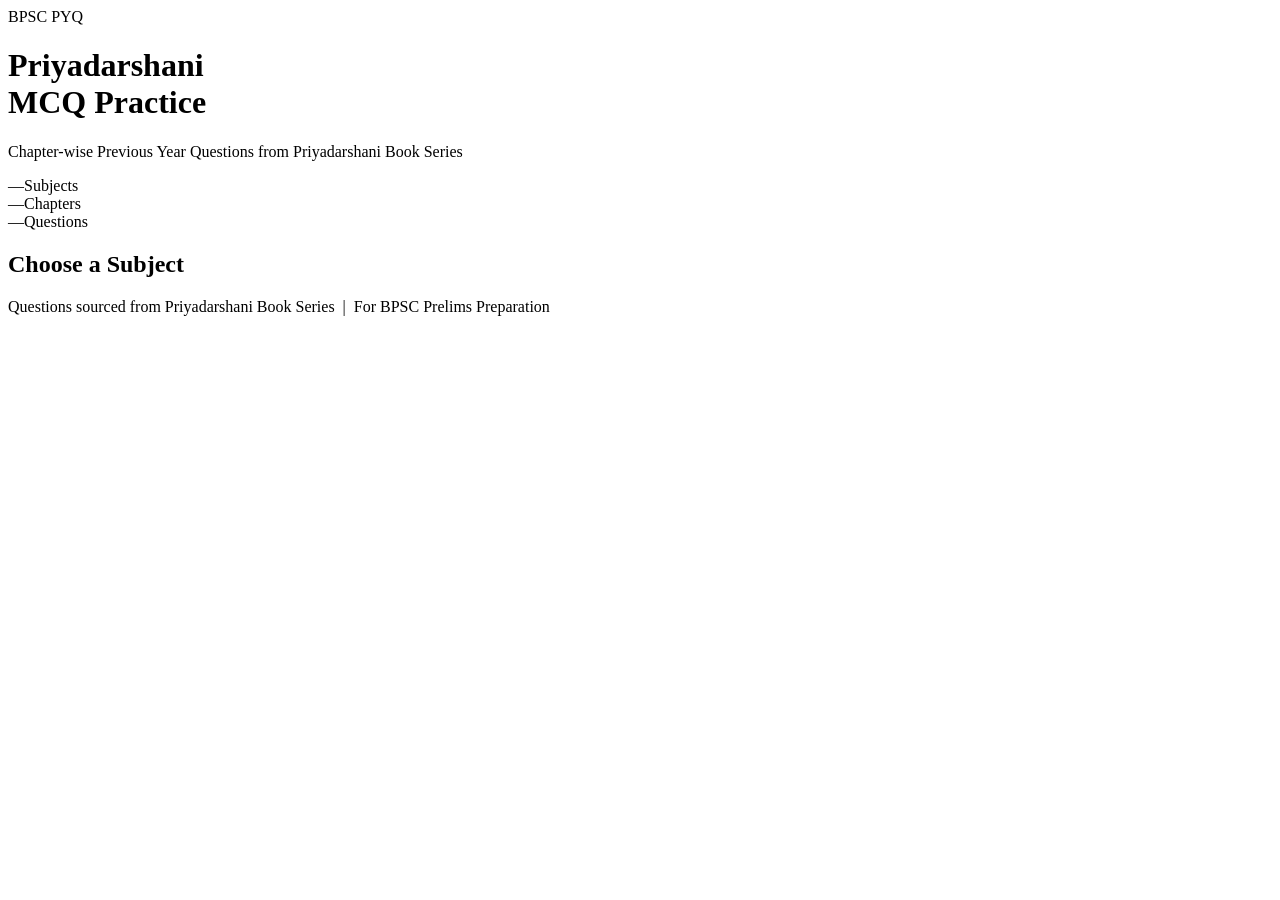
==== index.html @ f44ba895 "Add files via upload" ====
<!DOCTYPE html>
<html lang="en">
<head>
  <meta charset="UTF-8" />
  <meta name="viewport" content="width=device-width, initial-scale=1.0" />
  <title>Priyadarshani BPSC PYQ Quiz</title>
  <link rel="stylesheet" href="css/style.css" />
  <link rel="preconnect" href="https://fonts.googleapis.com" />
  <link rel="preconnect" href="https://fonts.gstatic.com" crossorigin />
  <link href="https://fonts.googleapis.com/css2?family=Playfair+Display:wght@700;900&family=DM+Sans:wght@300;400;500;600&display=swap" rel="stylesheet" />
</head>
<body class="home-page">

  <!-- Ambient background -->
  <div class="bg-grid"></div>
  <div class="bg-glow"></div>

  <header class="site-header">
    <div class="header-inner">
      <div class="brand">
        <span class="brand-badge">BPSC PYQ</span>
        <h1 class="brand-title">Priyadarshani<br><span class="brand-sub">MCQ Practice</span></h1>
      </div>
      <p class="brand-tagline">Chapter-wise Previous Year Questions from Priyadarshani Book Series</p>
    </div>
  </header>

  <main class="home-main">
    <!-- Stats bar -->
    <div class="stats-bar" id="statsBar">
      <div class="stat-item"><span class="stat-num" id="totalSubjects">—</span><span class="stat-label">Subjects</span></div>
      <div class="stat-divider"></div>
      <div class="stat-item"><span class="stat-num" id="totalChapters">—</span><span class="stat-label">Chapters</span></div>
      <div class="stat-divider"></div>
      <div class="stat-item"><span class="stat-num" id="totalQuestions">—</span><span class="stat-label">Questions</span></div>
    </div>

    <h2 class="section-title">Choose a Subject</h2>

    <!-- Subject grid -->
    <div class="subject-grid" id="subjectGrid">
      <div class="skeleton-card"></div>
      <div class="skeleton-card"></div>
      <div class="skeleton-card"></div>
      <div class="skeleton-card"></div>
    </div>

    <!-- Chapter panel (shown when subject selected) -->
    <div class="chapter-panel" id="chapterPanel" hidden>
      <div class="chapter-panel-header">
        <button class="btn-back" id="btnBack">← Back</button>
        <div class="chapter-panel-title">
          <span id="panelEmoji"></span>
          <span id="panelSubject"></span>
        </div>
      </div>
      <div class="chapter-options">
        <button class="chapter-card all-chapters" id="btnAllChapters">
          <span class="ch-icon">📚</span>
          <span class="ch-name">All Chapters</span>
          <span class="ch-count" id="allChCount"></span>
          <span class="ch-arrow">→</span>
        </button>
      </div>
      <div class="chapter-list" id="chapterList"></div>
    </div>
  </main>

  <footer class="site-footer">
    <p>Questions sourced from Priyadarshani Book Series &nbsp;|&nbsp; For BPSC Prelims Preparation</p>
  </footer>

  <script src="js/app.js"></script>
</body>
</html>
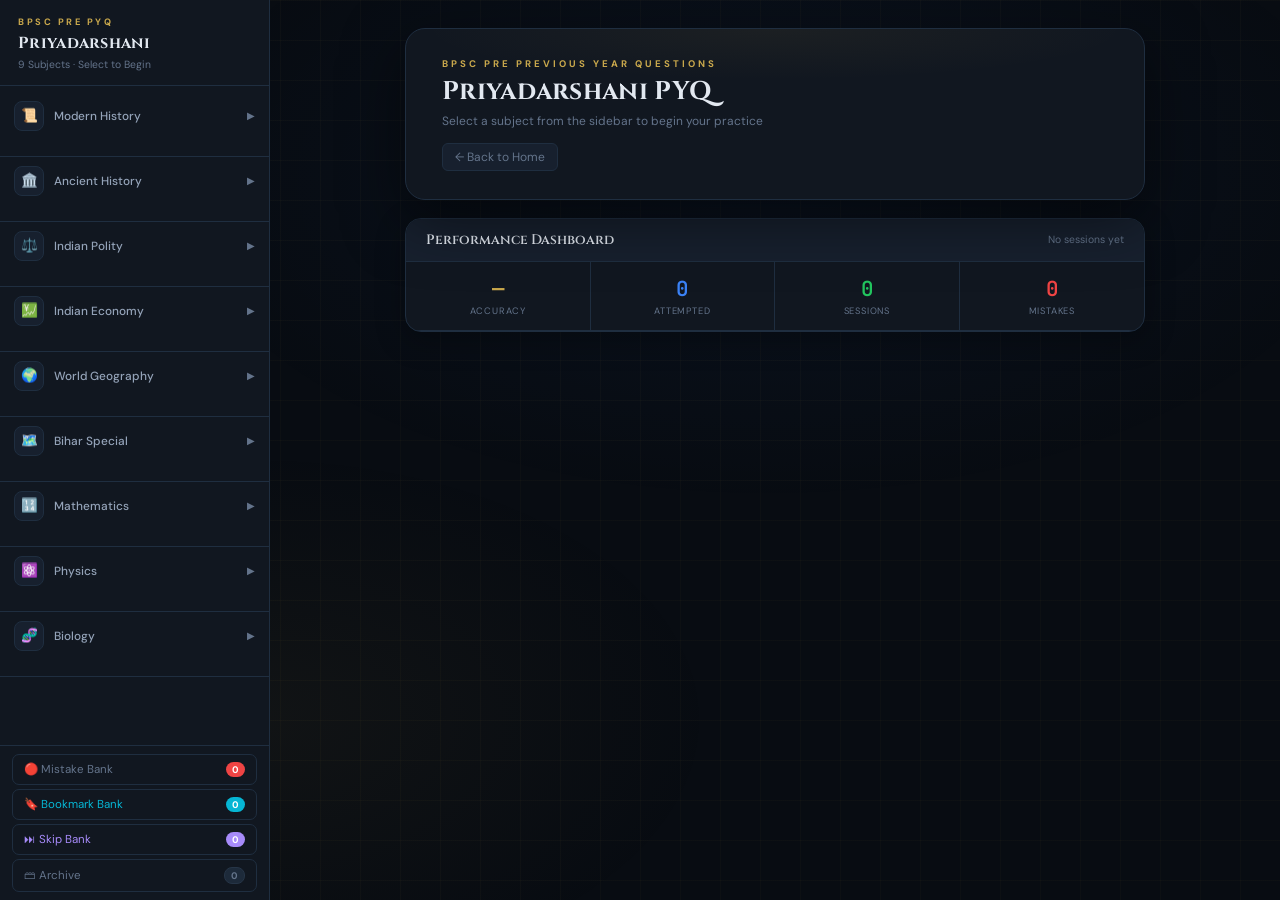
==== commit 9b7dbbd6: "Rename quiz.html to index.html" ====
--- a/index.html
+++ b/index.html
@@ -1,75 +1,1079 @@
 <!DOCTYPE html>
 <html lang="en">
 <head>
-  <meta charset="UTF-8" />
-  <meta name="viewport" content="width=device-width, initial-scale=1.0" />
-  <title>Priyadarshani BPSC PYQ Quiz</title>
-  <link rel="stylesheet" href="css/style.css" />
-  <link rel="preconnect" href="https://fonts.googleapis.com" />
-  <link rel="preconnect" href="https://fonts.gstatic.com" crossorigin />
-  <link href="https://fonts.googleapis.com/css2?family=Playfair+Display:wght@700;900&family=DM+Sans:wght@300;400;500;600&display=swap" rel="stylesheet" />
+<meta charset="UTF-8">
+<meta name="viewport" content="width=device-width, initial-scale=1.0">
+<title>Quiz — Priyadarshani BPSC</title>
+<link href="https://fonts.googleapis.com/css2?family=Cinzel:wght@400;600;700&family=DM+Sans:wght@300;400;500;600&family=JetBrains+Mono:wght@500;600&display=swap" rel="stylesheet">
+<style>
+:root {
+  --bg:#080c12; --bg2:#0d1219; --surface:#111720; --surface2:#17202e; --surface3:#1d2a3a;
+  --border:#1f2e40; --border2:#263547;
+  --gold:#c9a84c; --gold2:#f0c96a; --gold-dim:rgba(201,168,76,0.12); --gold-glow:rgba(201,168,76,0.25);
+  --blue:#3b82f6; --blue-dim:rgba(59,130,246,0.14);
+  --green:#22c55e; --green-dim:rgba(34,197,94,0.12);
+  --red:#ef4444; --red-dim:rgba(239,68,68,0.12);
+  --purple:#a78bfa; --purple-dim:rgba(167,139,250,0.12);
+  --orange:#f97316; --orange-dim:rgba(249,115,22,0.12);
+  --cyan:#06b6d4; --cyan-dim:rgba(6,182,212,0.12);
+  --text:#e2e8f0; --text2:#94a3b8; --text3:#64748b;
+  --opt-bg:#1a2236; --opt-hover:#1e293b; --opt-selected-bg:rgba(59,130,246,0.14); --opt-selected-border:#3b82f6;
+  --sidebar-w:270px;
+}
+html[data-theme="light"] {
+  --bg:#f0f2f8; --bg2:#e8eaf4; --surface:#ffffff; --surface2:#eef0f8; --surface3:#e2e6f5;
+  --border:#d4d8ee; --border2:#bcc3e8;
+  --gold:#b8860b; --gold2:#d4a017; --gold-dim:rgba(184,134,11,0.10);
+  --blue:#1a56db; --blue-dim:rgba(26,86,219,0.10);
+  --green:#16a34a; --green-dim:rgba(22,163,74,0.10);
+  --red:#dc2626; --red-dim:rgba(220,38,38,0.10);
+  --purple:#7c3aed; --purple-dim:rgba(124,58,237,0.10);
+  --orange:#ea6c00; --orange-dim:rgba(234,108,0,0.10);
+  --cyan:#0891b2; --cyan-dim:rgba(8,145,178,0.10);
+  --text:#1e2a45; --text2:#4b5a78; --text3:#7b8fad;
+  --opt-bg:#eaecf8; --opt-hover:#dde2f5; --opt-selected-bg:rgba(26,86,219,0.10); --opt-selected-border:#1a56db;
+}
+html[data-theme="light"] body { background:var(--bg); }
+html[data-theme="light"] .bg-grid { background-image:linear-gradient(rgba(26,86,219,0.04) 1px,transparent 1px),linear-gradient(90deg,rgba(26,86,219,0.04) 1px,transparent 1px);background-size:40px 40px; }
+html[data-theme="light"] .q-text { color:#1a56db; font-weight:500; }
+html[data-theme="light"] .opt-btn.selected .opt-text { color:#1a56db; }
+html[data-theme="light"] .opt-btn.correct .opt-text { color:#16a34a; }
+html[data-theme="light"] .opt-btn.wrong .opt-text { color:#dc2626; }
+*{box-sizing:border-box;margin:0;padding:0;}
+html,body{height:100%;}
+body{font-family:'DM Sans',sans-serif;background:var(--bg);color:var(--text);min-height:100vh;overflow-x:hidden;}
+::-webkit-scrollbar{width:4px;} ::-webkit-scrollbar-track{background:transparent;} ::-webkit-scrollbar-thumb{background:var(--border2);border-radius:4px;}
+
+.screen{display:none;} .screen.active{display:flex;}
+#setup-screen{min-height:100vh;}
+#quiz-screen{height:100vh;flex-direction:column;}
+#result-screen{min-height:100vh;flex-direction:column;align-items:center;padding:40px 24px;}
+
+.bg-grid{position:fixed;inset:0;pointer-events:none;z-index:0;
+  background-image:linear-gradient(rgba(201,168,76,0.03) 1px,transparent 1px),linear-gradient(90deg,rgba(201,168,76,0.03) 1px,transparent 1px);
+  background-size:40px 40px;}
+.bg-radial{position:fixed;inset:0;pointer-events:none;z-index:0;
+  background:radial-gradient(ellipse 80% 60% at 60% 20%,rgba(59,130,246,0.06) 0%,transparent 60%),
+             radial-gradient(ellipse 60% 50% at 20% 80%,rgba(201,168,76,0.05) 0%,transparent 60%);}
+
+/* SIDEBAR */
+.sidebar{width:var(--sidebar-w);background:var(--surface);border-right:1px solid var(--border);
+  display:flex;flex-direction:column;overflow:hidden;flex-shrink:0;position:relative;z-index:2;}
+.sidebar-logo{padding:16px 18px 14px;border-bottom:1px solid var(--border);}
+.logo-tag{font-size:0.58rem;font-weight:700;letter-spacing:2.5px;text-transform:uppercase;color:var(--gold);margin-bottom:5px;display:block;}
+.sidebar-logo h2{font-family:'Cinzel',serif;font-size:1rem;font-weight:700;color:var(--text);letter-spacing:0.3px;line-height:1.3;}
+.sidebar-subtitle{font-size:0.65rem;color:var(--text3);margin-top:4px;}
+.subject-nav{overflow-y:auto;flex:1;padding:6px 0;}
+.subject-item{border-bottom:1px solid var(--border);}
+.subj-header{display:flex;align-items:center;gap:10px;padding:9px 14px;cursor:pointer;transition:background 0.15s;user-select:none;}
+.subj-header:hover{background:rgba(255,255,255,0.03);}
+.subj-header.active{background:linear-gradient(90deg,rgba(201,168,76,0.15),rgba(201,168,76,0.05));border-left:2px solid var(--gold);}
+.subj-icon{width:30px;height:30px;border-radius:8px;display:flex;align-items:center;justify-content:center;font-size:0.85rem;flex-shrink:0;background:var(--surface2);border:1px solid var(--border);transition:all 0.2s;}
+.subj-header.active .subj-icon{background:var(--gold-dim);border-color:var(--gold);}
+.subj-info{flex:1;min-width:0;}
+.subj-name{font-size:0.74rem;font-weight:500;color:var(--text2);white-space:nowrap;overflow:hidden;text-overflow:ellipsis;}
+.subj-header.active .subj-name{color:var(--gold);}
+.subj-meta{font-size:0.6rem;color:var(--text3);margin-top:2px;}
+.subj-arrow{font-size:0.6rem;color:var(--text3);transition:transform 0.2s;flex-shrink:0;}
+.subject-item.open .subj-arrow{transform:rotate(90deg);}
+.chapter-list{display:none;padding:3px 0 6px 0;background:var(--bg2);}
+.subject-item.open .chapter-list{display:block;}
+.ch-all-item{display:flex;align-items:center;gap:8px;padding:8px 14px 8px 44px;cursor:pointer;transition:background 0.15s;border-left:2px solid transparent;}
+.ch-all-item:hover{background:rgba(255,255,255,0.03);}
+.ch-all-item.active{background:var(--gold-dim);border-left-color:var(--gold);}
+.ch-all-label{font-size:0.72rem;font-weight:600;color:var(--text2);flex:1;}
+.ch-all-item.active .ch-all-label{color:var(--gold);}
+.ch-all-count{font-size:0.62rem;font-weight:600;background:var(--surface3);color:var(--text3);padding:1px 7px;border-radius:8px;}
+.ch-all-item.active .ch-all-count{background:var(--gold-dim);color:var(--gold);}
+
+/* CHAPTER CARD GRID */
+.chapter-list{display:grid;grid-template-columns:repeat(auto-fill,minmax(140px,1fr));gap:8px;padding:8px 12px;background:transparent;}
+.ch-all-item{display:flex;align-items:center;gap:8px;padding:10px 12px;cursor:pointer;transition:all 0.15s;background:var(--surface2);border:1.5px solid rgba(201,168,76,0.3);border-radius:10px;margin-bottom:6px;grid-column:1/-1;}
+.ch-all-item:hover{background:var(--surface3);border-color:rgba(201,168,76,0.5);}
+.ch-all-label{flex:1;font-size:0.72rem;font-weight:600;color:var(--text2);}
+.ch-all-item:hover .ch-all-label{color:var(--gold);}
+.ch-item{display:flex;flex-direction:column;align-items:center;justify-content:center;gap:6px;padding:12px 10px;cursor:pointer;transition:all 0.18s;background:var(--surface2);border:1.5px solid var(--border);border-radius:10px;text-align:center;}
+.ch-item:hover{background:var(--surface3);border-color:rgba(201,168,76,0.35);transform:translateY(-2px);box-shadow:0 4px 12px rgba(0,0,0,0.3);}
+.ch-item.active{background:var(--blue-dim);border-color:var(--blue);box-shadow:0 4px 12px rgba(59,130,246,0.2);}
+.ch-item-label{font-size:0.65rem;color:var(--text3);line-height:1.2;font-weight:500;}
+.ch-item.active .ch-item-label{color:var(--text);font-weight:600;}
+.ch-item-badge{font-size:0.58rem;font-weight:600;background:var(--surface3);color:var(--text3);padding:2px 6px;border-radius:6px;}
+.ch-item.active .ch-item-badge{background:var(--blue-dim);color:var(--blue);}
+.ch-checkbox{cursor:pointer;}
+.sidebar-nav{padding:8px 12px;border-top:1px solid var(--border);display:flex;flex-direction:column;gap:4px;}
+.nav-btn{display:flex;align-items:center;gap:8px;padding:7px 11px;border-radius:7px;background:transparent;border:1px solid var(--border);color:var(--text3);font-size:0.72rem;cursor:pointer;transition:all 0.15s;font-family:'DM Sans',sans-serif;width:100%;}
+.nav-btn:hover{border-color:var(--border2);color:var(--text2);background:var(--surface2);}
+.nav-badge{margin-left:auto;background:var(--red);color:#fff;font-size:0.6rem;padding:1px 6px;border-radius:8px;font-weight:700;}
+
+/* SETUP MAIN */
+.setup-main{flex:1;display:flex;flex-direction:column;align-items:center;justify-content:flex-start;padding:28px 28px;position:relative;z-index:2;gap:18px;overflow-y:auto;}
+.welcome-card{width:100%;max-width:740px;background:var(--surface);border:1px solid var(--border);border-radius:20px;padding:28px 36px;box-shadow:0 20px 60px rgba(0,0,0,0.5);position:relative;overflow:hidden;}
+.welcome-card::before{content:'';position:absolute;inset:0;pointer-events:none;background:radial-gradient(ellipse 80% 50% at 50% 0%,rgba(201,168,76,0.06) 0%,transparent 60%);}
+.wc-eyebrow{font-size:0.6rem;letter-spacing:3px;text-transform:uppercase;color:var(--gold);font-weight:700;margin-bottom:7px;display:block;}
+.wc-title{font-family:'Cinzel',serif;font-size:1.6rem;font-weight:700;color:var(--text);letter-spacing:0.3px;line-height:1.2;}
+.wc-tagline{font-size:0.75rem;color:var(--text3);margin-top:5px;}
+.home-link{display:inline-flex;align-items:center;gap:6px;margin-top:14px;font-size:0.75rem;color:var(--text3);background:var(--surface2);border:1px solid var(--border);padding:5px 12px;border-radius:6px;text-decoration:none;transition:all 0.15s;}
+.home-link:hover{border-color:var(--gold-dim);color:var(--gold);}
+.dashboard-card{width:100%;max-width:740px;background:var(--surface);border:1px solid var(--border);border-radius:16px;overflow:hidden;box-shadow:0 8px 30px rgba(0,0,0,0.3);}
+.dashboard-header{padding:12px 20px;background:var(--surface2);border-bottom:1px solid var(--border);display:flex;align-items:center;justify-content:space-between;}
+.dashboard-header h3{font-family:'Cinzel',serif;font-size:0.85rem;color:var(--text);font-weight:600;}
+.dashboard-meta{font-size:0.65rem;color:var(--text3);}
+.dashboard-stats{display:grid;grid-template-columns:repeat(4,1fr);border-bottom:1px solid var(--border);}
+.ds-cell{padding:13px;text-align:center;border-right:1px solid var(--border);} .ds-cell:last-child{border-right:none;}
+.ds-val{font-family:'JetBrains Mono',monospace;font-size:1.3rem;font-weight:600;}
+.ds-lbl{font-size:0.58rem;color:var(--text3);margin-top:3px;text-transform:uppercase;letter-spacing:0.8px;}
+.quiz-config-card{width:100%;max-width:740px;background:var(--surface);border:1px solid var(--border);border-radius:16px;overflow:hidden;}
+.qcc-header{padding:13px 20px;background:var(--surface2);border-bottom:1px solid var(--border);}
+.qcc-label{font-size:0.6rem;text-transform:uppercase;letter-spacing:1.5px;color:var(--text3);font-weight:600;margin-bottom:4px;}
+.qcc-name{font-size:0.95rem;font-weight:600;color:var(--text);}
+.qcc-sub{font-size:0.7rem;color:var(--text3);margin-top:2px;}
+.qcc-body{padding:18px 20px;display:flex;flex-direction:column;gap:14px;}
+.config-row{display:flex;align-items:center;gap:12px;flex-wrap:wrap;}
+.config-label{font-size:0.7rem;color:var(--text3);font-weight:600;text-transform:uppercase;letter-spacing:1px;min-width:80px;}
+.config-input{background:var(--surface2);border:1px solid var(--border);border-radius:8px;color:var(--text);padding:6px 12px;font-size:0.82rem;font-family:'DM Sans',sans-serif;outline:none;transition:border-color 0.2s;}
+.config-input:focus{border-color:var(--gold);}
+.toggle-wrap{display:flex;align-items:center;gap:8px;}
+.toggle-lbl{font-size:0.75rem;color:var(--text2);}
+.toggle{position:relative;display:inline-block;width:36px;height:20px;}
+.toggle input{opacity:0;width:0;height:0;}
+.toggle-slider{position:absolute;cursor:pointer;inset:0;background:var(--surface3);border-radius:20px;border:1px solid var(--border2);transition:0.2s;}
+.toggle-slider::before{content:'';position:absolute;height:14px;width:14px;left:2px;bottom:2px;background:var(--text3);border-radius:50%;transition:0.2s;}
+.toggle input:checked + .toggle-slider{background:var(--gold-dim);border-color:var(--gold);}
+.toggle input:checked + .toggle-slider::before{transform:translateX(16px);background:var(--gold);}
+.start-btn{background:linear-gradient(135deg,var(--gold),var(--gold2));color:#0a0e14;font-family:'Cinzel',serif;font-size:0.9rem;font-weight:700;border:none;border-radius:10px;padding:12px 28px;cursor:pointer;letter-spacing:0.5px;transition:all 0.2s;box-shadow:0 4px 20px rgba(201,168,76,0.3);}
+.start-btn:hover{transform:translateY(-1px);box-shadow:0 6px 24px rgba(201,168,76,0.4);}
+.loading-panel{width:100%;max-width:740px;background:var(--surface);border:1px solid var(--border);border-radius:16px;padding:40px;text-align:center;}
+.loading-spinner{width:36px;height:36px;border:3px solid var(--border2);border-top-color:var(--gold);border-radius:50%;animation:spin 0.8s linear infinite;margin:0 auto 16px;}
+@keyframes spin{to{transform:rotate(360deg);}}
+.loading-text{font-size:0.8rem;color:var(--text3);}
+
+/* QUIZ SCREEN */
+.quiz-topbar{background:var(--surface);border-bottom:1px solid var(--border);padding:0 20px;height:50px;display:flex;align-items:center;gap:12px;flex-shrink:0;position:relative;z-index:5;}
+.topbar-breadcrumb{font-size:0.72rem;color:var(--text3);flex:1;}
+.topbar-breadcrumb span{color:var(--gold);}
+.topbar-timer{font-family:'JetBrains Mono',monospace;font-size:0.85rem;color:var(--text2);background:var(--surface2);border:1px solid var(--border);padding:4px 12px;border-radius:6px;}
+.topbar-timer.urgent{color:var(--red);border-color:var(--red);animation:pulse 1s infinite;}
+@keyframes pulse{0%,100%{opacity:1;}50%{opacity:0.5;}}
+.topbar-btn{background:var(--surface2);border:1px solid var(--border);color:var(--text3);font-size:0.7rem;padding:4px 10px;border-radius:6px;cursor:pointer;font-family:'DM Sans',sans-serif;transition:all 0.15s;}
+.topbar-btn:hover{border-color:var(--border2);color:var(--text2);}
+.topbar-progress{height:3px;background:var(--border);position:absolute;bottom:0;left:0;right:0;}
+.topbar-progress-bar{height:100%;background:linear-gradient(90deg,var(--gold),var(--gold2));transition:width 0.3s ease;}
+.quiz-body{flex:1;display:flex;overflow:hidden;}
+.question-area{flex:1;overflow-y:auto;padding:20px 24px;display:flex;flex-direction:column;gap:0;}
+.q-header{display:flex;align-items:center;gap:10px;margin-bottom:14px;}
+.q-num{font-family:'JetBrains Mono',monospace;font-size:0.78rem;color:var(--text3);background:var(--surface2);border:1px solid var(--border);padding:3px 10px;border-radius:5px;flex-shrink:0;}
+.q-exam-tag{font-size:0.6rem;font-weight:700;letter-spacing:0.8px;text-transform:uppercase;background:var(--gold-dim);color:var(--gold);border:1px solid rgba(201,168,76,0.3);padding:3px 8px;border-radius:4px;flex-shrink:0;}
+.q-card{background:var(--surface);border:1px solid var(--border);border-radius:14px;padding:22px 24px;margin-bottom:14px;}
+.q-text{font-size:0.92rem;line-height:1.7;color:var(--text);font-weight:400;}
+.options-grid{display:flex;flex-direction:column;gap:9px;margin-bottom:16px;}
+.opt-btn{display:flex;align-items:flex-start;gap:0;padding:13px 18px;background:var(--opt-bg);border:1.5px solid transparent;border-radius:10px;cursor:pointer;transition:background 0.15s,border-color 0.15s,transform 0.1s;text-align:left;width:100%;font-family:'DM Sans',sans-serif;}
+.opt-btn:hover{background:var(--opt-hover);border-color:var(--border2);transform:translateX(3px);}
+.opt-btn.selected{background:var(--opt-selected-bg);border-color:var(--opt-selected-border);transform:translateX(3px);}
+.opt-btn.correct{background:var(--green-dim);border-color:var(--green);}
+.opt-btn.wrong{background:var(--red-dim);border-color:var(--red);}
+.opt-btn.reveal-correct{background:var(--green-dim);border-color:var(--green);}
+.opt-text{font-size:0.84rem;color:var(--text);line-height:1.5;}
+.opt-btn.selected .opt-text{color:var(--blue);font-weight:600;}
+.opt-btn.correct .opt-text{color:var(--green);font-weight:600;}
+.opt-btn.wrong .opt-text{color:var(--red);}
+.opt-btn.reveal-correct .opt-text{color:var(--green);font-weight:600;}
+.explanation{background:var(--surface);border:1px solid var(--border);border-radius:12px;overflow:hidden;margin-bottom:16px;display:none;}
+.explanation.show{display:block;}
+.exp-header{display:flex;align-items:center;justify-content:space-between;padding:11px 18px;background:var(--surface2);border-bottom:1px solid var(--border);}
+.exp-title{font-size:0.72rem;font-weight:600;text-transform:uppercase;letter-spacing:1px;color:var(--text3);}
+.exp-correct-ans{font-size:0.75rem;color:var(--green);font-weight:600;}
+.exp-body{padding:16px 18px;font-size:0.82rem;line-height:1.7;color:var(--text2);}
+.quiz-bottombar{background:var(--surface);border-top:1px solid var(--border);padding:10px 18px;display:flex;align-items:center;gap:10px;flex-shrink:0;flex-wrap:wrap;}
+.nav-action-btn{padding:8px 16px;border-radius:8px;font-size:0.78rem;font-weight:600;cursor:pointer;border:none;font-family:'DM Sans',sans-serif;transition:all 0.15s;}
+.btn-prev{background:var(--surface2);color:var(--text2);border:1px solid var(--border);}
+.btn-prev:hover{border-color:var(--border2);color:var(--text);}
+.btn-next{background:var(--gold);color:#0a0e14;}
+.btn-next:hover{background:var(--gold2);}
+.btn-submit-all{background:var(--green);color:#fff;}
+.btn-submit-all:hover{opacity:0.9;}
+.btn-mark{background:var(--surface2);color:var(--purple);border:1px solid var(--border);} .btn-mark:hover{border-color:var(--purple);}
+.btn-clear{background:var(--surface2);color:var(--text3);border:1px solid var(--border);font-size:0.72rem;} .btn-clear:hover{border-color:var(--border2);}
+.btn-explain{background:var(--surface2);color:var(--orange);border:1px solid var(--border);} .btn-explain:hover{border-color:var(--orange);}
+.spacer{flex:1;}
+.q-stats{font-size:0.68rem;color:var(--text3);display:flex;gap:10px;}
+.q-stat-item span{font-weight:700;}
+.stat-ans{color:var(--green);} .stat-skip{color:var(--text3);} .stat-marked{color:var(--purple);}
+.palette-panel{width:190px;background:var(--surface);border-left:1px solid var(--border);padding:12px;display:flex;flex-direction:column;gap:12px;overflow-y:auto;flex-shrink:0;}
+.palette-title{font-size:0.62rem;font-weight:700;text-transform:uppercase;letter-spacing:1.2px;color:var(--text3);}
+.palette-grid{display:grid;grid-template-columns:repeat(5,1fr);gap:5px;}
+.pal-btn{aspect-ratio:1;border-radius:6px;font-size:0.7rem;font-family:'JetBrains Mono',monospace;font-weight:600;border:1px solid var(--border);background:var(--surface2);color:var(--text3);cursor:pointer;transition:all 0.12s;display:flex;align-items:center;justify-content:center;}
+.pal-btn:hover{border-color:var(--border2);color:var(--text2);}
+.pal-btn.current{border-color:var(--gold);color:var(--gold);background:var(--gold-dim);}
+.pal-btn.answered{background:var(--green-dim);border-color:var(--green);color:var(--green);}
+.pal-btn.marked{background:var(--purple-dim);border-color:var(--purple);color:var(--purple);}
+.pal-btn.answered-marked{background:linear-gradient(135deg,var(--green-dim),var(--purple-dim));border-color:var(--purple);color:var(--purple);}
+.pal-btn.visited{border-color:var(--border2);color:var(--text2);}
+.palette-legend{display:flex;flex-direction:column;gap:5px;}
+.pal-leg{display:flex;align-items:center;gap:7px;font-size:0.64rem;color:var(--text3);}
+.pal-dot{width:10px;height:10px;border-radius:3px;flex-shrink:0;}
+.pal-dot.g{background:var(--green);} .pal-dot.r{background:var(--surface3);border:1px solid var(--border2);}
+.pal-dot.p{background:var(--purple);} .pal-dot.gold{background:var(--gold);}
+
+/* RESULT SCREEN */
+.result-wrap{width:100%;max-width:800px;display:flex;flex-direction:column;gap:18px;}
+.result-header{background:var(--surface);border:1px solid var(--border);border-radius:18px;padding:28px 32px;text-align:center;position:relative;overflow:hidden;}
+.result-header::before{content:'';position:absolute;inset:0;pointer-events:none;background:radial-gradient(ellipse 80% 50% at 50% 0%,rgba(201,168,76,0.06) 0%,transparent 60%);}
+.res-eyebrow{font-size:0.6rem;letter-spacing:2.5px;text-transform:uppercase;color:var(--text3);margin-bottom:8px;display:block;}
+.res-score{font-family:'JetBrains Mono',monospace;font-size:3.2rem;font-weight:700;line-height:1;}
+.res-grade{font-size:0.72rem;color:var(--text3);margin-top:6px;}
+.res-stats{display:grid;grid-template-columns:repeat(4,1fr);gap:0;border-top:1px solid var(--border);margin-top:22px;}
+.res-stat{padding:14px;text-align:center;border-right:1px solid var(--border);} .res-stat:last-child{border-right:none;}
+.res-stat-val{font-family:'JetBrains Mono',monospace;font-size:1.4rem;font-weight:700;}
+.res-stat-lbl{font-size:0.6rem;color:var(--text3);margin-top:3px;text-transform:uppercase;letter-spacing:0.8px;}
+.result-actions{display:flex;gap:10px;flex-wrap:wrap;}
+.res-btn{padding:10px 20px;border-radius:9px;font-size:0.8rem;font-weight:600;cursor:pointer;border:none;font-family:'DM Sans',sans-serif;transition:all 0.15s;}
+.res-btn-primary{background:var(--gold);color:#0a0e14;}
+.res-btn-secondary{background:var(--surface);border:1px solid var(--border);color:var(--text2);}
+.res-btn-secondary:hover{border-color:var(--border2);color:var(--text);}
+.res-btn-wrong{background:var(--red-dim);border:1px solid var(--red);color:var(--red);}
+.review-list{background:var(--surface);border:1px solid var(--border);border-radius:16px;overflow:hidden;}
+.review-header{padding:13px 20px;background:var(--surface2);border-bottom:1px solid var(--border);display:flex;align-items:center;justify-content:space-between;}
+.review-header h3{font-family:'Cinzel',serif;font-size:0.85rem;color:var(--text);}
+.review-filter{display:flex;gap:6px;}
+.rflt-btn{font-size:0.68rem;padding:4px 10px;border-radius:6px;border:1px solid var(--border);background:transparent;color:var(--text3);cursor:pointer;font-family:'DM Sans',sans-serif;transition:all 0.15s;}
+.rflt-btn.active{background:var(--gold-dim);border-color:var(--gold);color:var(--gold);}
+.review-item{padding:16px 20px;border-bottom:1px solid var(--border);display:none;}
+.review-item.show{display:block;}
+.rev-meta{display:flex;align-items:center;gap:8px;margin-bottom:10px;}
+.rev-num{font-family:'JetBrains Mono',monospace;font-size:0.7rem;color:var(--text3);}
+.rev-exam{font-size:0.58rem;background:var(--gold-dim);color:var(--gold);border:1px solid rgba(201,168,76,0.3);padding:2px 6px;border-radius:3px;font-weight:700;}
+.rev-correct-badge{font-size:0.62rem;padding:2px 8px;border-radius:4px;font-weight:700;}
+.rev-correct-badge.correct{background:var(--green-dim);color:var(--green);}
+.rev-correct-badge.wrong{background:var(--red-dim);color:var(--red);}
+.rev-correct-badge.skipped{background:var(--surface3);color:var(--text3);}
+.rev-q{font-size:0.83rem;color:var(--text);line-height:1.6;margin-bottom:10px;}
+.rev-options{display:flex;flex-direction:column;gap:5px;margin-bottom:10px;}
+.rev-opt{font-size:0.78rem;padding:8px 14px;border-radius:8px;border:1px solid var(--border);color:var(--text2);}
+.rev-opt.correct-ans{background:var(--green-dim);border-color:var(--green);color:var(--green);}
+.rev-opt.user-wrong{background:var(--red-dim);border-color:var(--red);color:var(--red);}
+.rev-exp{font-size:0.76rem;color:var(--text3);line-height:1.6;padding:10px 14px;background:var(--surface2);border-radius:8px;border-left:3px solid var(--gold);}
+
+/* BANK SCREENS */
+.bank-screen-wrap{width:100%;max-width:760px;display:flex;flex-direction:column;gap:16px;}
+.bank-header-row{display:flex;align-items:center;gap:10px;flex-wrap:wrap;}
+.bank-title{font-family:'Cinzel',serif;font-size:1.1rem;color:var(--text);}
+.bank-count{font-size:0.72rem;color:var(--text3);margin-left:auto;}
+.bank-list{background:var(--surface);border:1px solid var(--border);border-radius:16px;overflow:hidden;}
+.bank-item{padding:14px 18px;border-bottom:1px solid var(--border);}
+.bank-item:last-child{border-bottom:none;}
+.bank-item-top{display:flex;align-items:center;gap:8px;margin-bottom:8px;flex-wrap:wrap;}
+.bank-tag{font-size:0.6rem;padding:2px 7px;border-radius:4px;font-weight:700;border:1px solid;}
+.bank-tag.mistake{background:var(--red-dim);color:var(--red);border-color:var(--red);}
+.bank-tag.bookmark{background:var(--cyan-dim);color:var(--cyan);border-color:var(--cyan);}
+.bank-tag.skip{background:var(--purple-dim);color:var(--purple);border-color:var(--purple);}
+.bank-tag.archive{background:var(--surface3);color:var(--text3);border-color:var(--border2);}
+.bank-times{font-size:0.6rem;color:var(--text3);}
+.bank-btn{font-size:0.63rem;background:transparent;border:1px solid var(--border);color:var(--text3);padding:2px 8px;border-radius:4px;cursor:pointer;font-family:'DM Sans',sans-serif;transition:all 0.15s;}
+.bank-btn:hover{border-color:var(--border2);color:var(--text2);}
+.bank-q{font-size:0.82rem;color:var(--text);line-height:1.6;}
+.bank-ans{font-size:0.72rem;color:var(--green);margin-top:5px;}
+.cc-dots{display:flex;gap:4px;align-items:center;margin-top:6px;}
+.cc-dot{width:10px;height:10px;border-radius:50%;background:var(--border2);transition:background 0.2s;}
+.cc-dot.filled{background:var(--green);}
+.cc-label{font-size:0.6rem;color:var(--text3);margin-left:4px;}
+.from-badge{font-size:0.58rem;padding:1px 6px;border-radius:3px;font-weight:700;}
+.from-badge.mistake{background:var(--red-dim);color:var(--red);}
+.from-badge.skip{background:var(--purple-dim);color:var(--purple);}
+.from-badge.bookmark{background:var(--cyan-dim);color:var(--cyan);}
+</style>
 </head>
-<body class="home-page">
-
-  <!-- Ambient background -->
-  <div class="bg-grid"></div>
-  <div class="bg-glow"></div>
-
-  <header class="site-header">
-    <div class="header-inner">
-      <div class="brand">
-        <span class="brand-badge">BPSC PYQ</span>
-        <h1 class="brand-title">Priyadarshani<br><span class="brand-sub">MCQ Practice</span></h1>
+<body>
+<div class="bg-grid"></div>
+<div class="bg-radial"></div>
+
+<!-- SETUP SCREEN -->
+<div class="screen active" id="setup-screen" style="flex-direction:row;">
+  <div class="sidebar">
+    <div class="sidebar-logo">
+      <span class="logo-tag">BPSC Pre PYQ</span>
+      <h2>Priyadarshani</h2>
+      <div class="sidebar-subtitle">9 Subjects · Select to Begin</div>
+    </div>
+    <div class="subject-nav" id="subject-nav"></div>
+    <div class="sidebar-nav">
+      <button class="nav-btn" onclick="showMistakeScreen()">🔴 Mistake Bank <span class="nav-badge" id="mistake-badge">0</span></button>
+      <button class="nav-btn" onclick="showBookmarkScreen()" style="color:var(--cyan);">🔖 Bookmark Bank <span class="nav-badge" style="background:var(--cyan);" id="bookmark-badge">0</span></button>
+      <button class="nav-btn" onclick="showSkipScreen()" style="color:var(--purple);">⏭ Skip Bank <span class="nav-badge" style="background:var(--purple);" id="skip-badge">0</span></button>
+      <button class="nav-btn" onclick="showArchiveScreen()" style="color:var(--text3);">🗃 Archive <span class="nav-badge" style="background:var(--surface3);color:var(--text3);border:1px solid var(--border2);" id="archive-badge">0</span></button>
+    </div>
+  </div>
+  <div class="setup-main" id="setup-main">
+    <div class="welcome-card" id="welcome-card">
+      <span class="wc-eyebrow">BPSC Pre Previous Year Questions</span>
+      <h1 class="wc-title">Priyadarshani PYQ</h1>
+      <p class="wc-tagline">Select a subject from the sidebar to begin your practice</p>
+      <a href="index.html" class="home-link">← Back to Home</a>
+    </div>
+    <div class="dashboard-card" id="dash-card">
+      <div class="dashboard-header">
+        <h3>Performance Dashboard</h3>
+        <span class="dashboard-meta" id="dash-meta">No sessions yet</span>
       </div>
-      <p class="brand-tagline">Chapter-wise Previous Year Questions from Priyadarshani Book Series</p>
-    </div>
-  </header>
-
-  <main class="home-main">
-    <!-- Stats bar -->
-    <div class="stats-bar" id="statsBar">
-      <div class="stat-item"><span class="stat-num" id="totalSubjects">—</span><span class="stat-label">Subjects</span></div>
-      <div class="stat-divider"></div>
-      <div class="stat-item"><span class="stat-num" id="totalChapters">—</span><span class="stat-label">Chapters</span></div>
-      <div class="stat-divider"></div>
-      <div class="stat-item"><span class="stat-num" id="totalQuestions">—</span><span class="stat-label">Questions</span></div>
-    </div>
-
-    <h2 class="section-title">Choose a Subject</h2>
-
-    <!-- Subject grid -->
-    <div class="subject-grid" id="subjectGrid">
-      <div class="skeleton-card"></div>
-      <div class="skeleton-card"></div>
-      <div class="skeleton-card"></div>
-      <div class="skeleton-card"></div>
-    </div>
-
-    <!-- Chapter panel (shown when subject selected) -->
-    <div class="chapter-panel" id="chapterPanel" hidden>
-      <div class="chapter-panel-header">
-        <button class="btn-back" id="btnBack">← Back</button>
-        <div class="chapter-panel-title">
-          <span id="panelEmoji"></span>
-          <span id="panelSubject"></span>
+      <div class="dashboard-stats">
+        <div class="ds-cell"><div class="ds-val" id="dash-accuracy" style="color:var(--gold)">—</div><div class="ds-lbl">Accuracy</div></div>
+        <div class="ds-cell"><div class="ds-val" id="dash-attempted" style="color:var(--blue)">0</div><div class="ds-lbl">Attempted</div></div>
+        <div class="ds-cell"><div class="ds-val" id="dash-sessions" style="color:var(--green)">0</div><div class="ds-lbl">Sessions</div></div>
+        <div class="ds-cell"><div class="ds-val" id="dash-mistakes" style="color:var(--red)">0</div><div class="ds-lbl">Mistakes</div></div>
+      </div>
+    </div>
+    <div id="subject-panel"></div>
+  </div>
+</div>
+
+<!-- QUIZ SCREEN -->
+<div class="screen" id="quiz-screen" style="flex-direction:column;">
+  <div class="quiz-topbar">
+    <div class="topbar-breadcrumb" id="topbar-bc">Quiz <span id="topbar-ch"></span></div>
+    <div class="topbar-timer" id="timer-display">∞</div>
+    <button class="topbar-btn" onclick="toggleTheme()" id="theme-btn" title="Toggle theme" style="font-size:0.8rem;padding:5px 10px;">☀️</button>
+    <button class="topbar-btn" id="pause-btn" onclick="togglePause()">Pause</button>
+    <button class="topbar-btn" onclick="confirmHome()">✕ Exit</button>
+    <div class="topbar-progress"><div class="topbar-progress-bar" id="progress-bar"></div></div>
+  </div>
+  <div class="quiz-body">
+    <div class="question-area" id="question-area"></div>
+    <div class="palette-panel">
+      <div class="palette-title">Question Palette</div>
+      <div class="palette-grid" id="palette-grid"></div>
+      <div class="palette-legend">
+        <div class="pal-leg"><div class="pal-dot g"></div> Answered</div>
+        <div class="pal-leg"><div class="pal-dot r"></div> Not visited</div>
+        <div class="pal-leg"><div class="pal-dot p"></div> Marked</div>
+        <div class="pal-leg"><div class="pal-dot gold"></div> Current</div>
+      </div>
+    </div>
+  </div>
+  <div class="quiz-bottombar">
+    <button class="nav-action-btn btn-prev" onclick="goToPrev()">← Prev</button>
+    <button class="nav-action-btn btn-mark" onclick="markForReview()">⚑ Mark</button>
+    <button class="nav-action-btn" id="btn-bookmark" onclick="toggleBookmark()" style="background:var(--surface2);color:var(--cyan);border:1px solid var(--border);font-size:0.78rem;font-weight:600;cursor:pointer;font-family:'DM Sans',sans-serif;padding:8px 16px;border-radius:8px;transition:all 0.15s;">🔖 Bookmark</button>
+    <button class="nav-action-btn btn-clear" onclick="clearResponse()">Clear</button>
+    <button class="nav-action-btn btn-explain" onclick="toggleExplanation()">Explain</button>
+    <span style="font-size:0.62rem;color:var(--text3);background:var(--surface2);border:1px solid var(--border);padding:3px 8px;border-radius:5px;letter-spacing:0.5px;">⎵ next opt · ↵ next · B bookmark · P prev</span>
+    <div class="spacer"></div>
+    <div class="q-stats">
+      <span class="q-stat-item">Ans: <span class="stat-ans" id="stat-ans">0</span></span>
+      <span class="q-stat-item">Skip: <span class="stat-skip" id="stat-skip">0</span></span>
+      <span class="q-stat-item">Mark: <span class="stat-marked" id="stat-mark">0</span></span>
+    </div>
+    <button class="nav-action-btn btn-next" id="btn-next" onclick="saveAndNext()">Next →</button>
+    <button class="nav-action-btn btn-submit-all" id="btn-submit" onclick="submitQuiz()" style="display:none;">Submit</button>
+  </div>
+</div>
+
+<!-- RESULT SCREEN -->
+<div class="screen" id="result-screen">
+  <div class="result-wrap">
+    <div class="result-header">
+      <span class="res-eyebrow" id="res-eyebrow">Quiz Complete</span>
+      <div class="res-score" id="res-score">—</div>
+      <div class="res-grade" id="res-grade"></div>
+      <div class="res-stats">
+        <div class="res-stat"><div class="res-stat-val" id="rs-correct" style="color:var(--green)">0</div><div class="res-stat-lbl">Correct</div></div>
+        <div class="res-stat"><div class="res-stat-val" id="rs-wrong" style="color:var(--red)">0</div><div class="res-stat-lbl">Wrong</div></div>
+        <div class="res-stat"><div class="res-stat-val" id="rs-skip" style="color:var(--text3)">0</div><div class="res-stat-lbl">Skipped</div></div>
+        <div class="res-stat"><div class="res-stat-val" id="rs-time" style="color:var(--blue)">—</div><div class="res-stat-lbl">Time</div></div>
+      </div>
+    </div>
+    <div class="result-actions" id="result-actions">
+      <button class="res-btn res-btn-primary" onclick="backToSetup()">← Back to Home</button>
+      <button class="res-btn res-btn-wrong" id="btn-retry-wrong" onclick="retryWrong()">Retry Wrong</button>
+    </div>
+    <div class="review-list" id="review-list">
+      <div class="review-header">
+        <h3>Question Review</h3>
+        <div class="review-filter">
+          <button class="rflt-btn active" data-filter="all" onclick="filterReview('all',this)">All</button>
+          <button class="rflt-btn" data-filter="correct" onclick="filterReview('correct',this)">✓ Correct</button>
+          <button class="rflt-btn" data-filter="wrong" onclick="filterReview('wrong',this)">✗ Wrong</button>
+          <button class="rflt-btn" data-filter="skipped" onclick="filterReview('skipped',this)">— Skip</button>
         </div>
       </div>
-      <div class="chapter-options">
-        <button class="chapter-card all-chapters" id="btnAllChapters">
-          <span class="ch-icon">📚</span>
-          <span class="ch-name">All Chapters</span>
-          <span class="ch-count" id="allChCount"></span>
-          <span class="ch-arrow">→</span>
-        </button>
+      <div id="review-body"></div>
+    </div>
+  </div>
+</div>
+
+<!-- MISTAKE SCREEN -->
+<div class="screen" id="mistake-screen" style="flex-direction:column;align-items:center;padding:40px 24px;min-height:100vh;">
+  <div style="width:100%;max-width:760px;display:flex;flex-direction:column;gap:16px;">
+    <div style="display:flex;align-items:center;gap:14px;flex-wrap:wrap;">
+      <button onclick="backToSetup()" style="background:var(--surface);border:1px solid var(--border);color:var(--text2);padding:7px 14px;border-radius:8px;font-size:0.78rem;cursor:pointer;font-family:'DM Sans',sans-serif;">← Back</button>
+      <h2 style="font-family:'Cinzel',serif;font-size:1.1rem;color:var(--text);">🔴 Mistake Bank</h2>
+      <span id="mistake-count-lbl" style="font-size:0.72rem;color:var(--text3);margin-left:auto;"></span>
+      <button onclick="clearAllMistakes()" style="background:var(--red-dim);border:1px solid var(--red);color:var(--red);padding:6px 12px;border-radius:7px;font-size:0.72rem;cursor:pointer;font-family:'DM Sans',sans-serif;">Archive All</button>
+      <button onclick="practiceFromMistakes()" style="background:var(--gold);color:#0a0e14;border:none;padding:7px 14px;border-radius:8px;font-size:0.78rem;font-weight:700;cursor:pointer;font-family:'DM Sans',sans-serif;">Practice →</button>
+    </div>
+    <div style="font-size:0.7rem;color:var(--text3);background:var(--surface2);border:1px solid var(--border);border-radius:8px;padding:8px 14px;">🟢 Auto-archived after <strong style="color:var(--green);">5 correct answers</strong>. Dots show progress.</div>
+    <div id="mistake-list" class="bank-list"></div>
+  </div>
+</div>
+
+<!-- BOOKMARK SCREEN -->
+<div class="screen" id="bookmark-screen" style="flex-direction:column;align-items:center;padding:40px 24px;min-height:100vh;">
+  <div class="bank-screen-wrap">
+    <div class="bank-header-row">
+      <button onclick="backToSetup()" style="background:var(--surface);border:1px solid var(--border);color:var(--text2);padding:7px 14px;border-radius:8px;font-size:0.78rem;cursor:pointer;font-family:'DM Sans',sans-serif;">← Back</button>
+      <h2 class="bank-title">🔖 Bookmark Bank</h2>
+      <span id="bookmark-count-lbl" class="bank-count"></span>
+      <button onclick="clearAllBookmarks()" style="background:var(--cyan-dim);border:1px solid var(--cyan);color:var(--cyan);padding:6px 12px;border-radius:7px;font-size:0.72rem;cursor:pointer;font-family:'DM Sans',sans-serif;">Archive All</button>
+      <button onclick="practiceFromBookmarks()" style="background:var(--gold);color:#0a0e14;border:none;padding:7px 14px;border-radius:8px;font-size:0.78rem;font-weight:700;cursor:pointer;font-family:'DM Sans',sans-serif;">Practice →</button>
+    </div>
+    <div id="bookmark-list" class="bank-list"></div>
+  </div>
+</div>
+
+<!-- SKIP SCREEN -->
+<div class="screen" id="skip-screen" style="flex-direction:column;align-items:center;padding:40px 24px;min-height:100vh;">
+  <div class="bank-screen-wrap">
+    <div class="bank-header-row">
+      <button onclick="backToSetup()" style="background:var(--surface);border:1px solid var(--border);color:var(--text2);padding:7px 14px;border-radius:8px;font-size:0.78rem;cursor:pointer;font-family:'DM Sans',sans-serif;">← Back</button>
+      <h2 class="bank-title">⏭ Skip Bank</h2>
+      <span id="skip-count-lbl" class="bank-count"></span>
+      <button onclick="clearAllSkips()" style="background:var(--purple-dim);border:1px solid var(--purple);color:var(--purple);padding:6px 12px;border-radius:7px;font-size:0.72rem;cursor:pointer;font-family:'DM Sans',sans-serif;">Archive All</button>
+      <button onclick="practiceFromSkips()" style="background:var(--gold);color:#0a0e14;border:none;padding:7px 14px;border-radius:8px;font-size:0.78rem;font-weight:700;cursor:pointer;font-family:'DM Sans',sans-serif;">Practice →</button>
+    </div>
+    <div style="font-size:0.7rem;color:var(--text3);background:var(--surface2);border:1px solid var(--border);border-radius:8px;padding:8px 14px;">🟢 Auto-archived after <strong style="color:var(--green);">5 correct answers</strong>.</div>
+    <div id="skip-list" class="bank-list"></div>
+  </div>
+</div>
+
+<!-- ARCHIVE SCREEN -->
+<div class="screen" id="archive-screen" style="flex-direction:column;align-items:center;padding:40px 24px;min-height:100vh;">
+  <div class="bank-screen-wrap">
+    <div class="bank-header-row">
+      <button onclick="backToSetup()" style="background:var(--surface);border:1px solid var(--border);color:var(--text2);padding:7px 14px;border-radius:8px;font-size:0.78rem;cursor:pointer;font-family:'DM Sans',sans-serif;">← Back</button>
+      <h2 class="bank-title">🗃 Archive</h2>
+      <span id="archive-count-lbl" class="bank-count"></span>
+      <button onclick="clearAllArchive()" style="background:var(--surface2);border:1px solid var(--border);color:var(--text3);padding:6px 12px;border-radius:7px;font-size:0.72rem;cursor:pointer;font-family:'DM Sans',sans-serif;">Clear All</button>
+    </div>
+    <div style="font-size:0.7rem;color:var(--text3);background:var(--surface2);border:1px solid var(--border);border-radius:8px;padding:8px 14px;">Questions mastered (5× correct) or manually cleared from banks.</div>
+    <div id="archive-list" class="bank-list"></div>
+  </div>
+</div>
+
+<script>
+// ══════════════════════════════════════════════════
+// SUBJECTS CONFIG — matches chapters.json keys
+// ══════════════════════════════════════════════════
+const SUBJECTS_CONFIG = [
+  { id:'modern_history',  name:'Modern History',   icon:'📜', file:'data/modern_history.json'  },
+  { id:'ancient_history', name:'Ancient History',  icon:'🏛️', file:'data/ancient_history.json' },
+  { id:'polity',          name:'Indian Polity',    icon:'⚖️', file:'data/polity.json'           },
+  { id:'economy',         name:'Indian Economy',   icon:'💹', file:'data/economy.json'          },
+  { id:'world_geography', name:'World Geography',  icon:'🌍', file:'data/world_geography.json'  },
+  { id:'bihar_special',   name:'Bihar Special',    icon:'🗺️', file:'data/bihar_special.json'    },
+  { id:'math',            name:'Mathematics',      icon:'🔢', file:'data/math.json'             },
+  { id:'physics',         name:'Physics',          icon:'⚛️', file:'data/physics.json'          },
+  { id:'biology',         name:'Biology',          icon:'🧬', file:'data/biology.json'          },
+];
+
+// ══════════════════════════════════════════════════
+// STATE
+// ══════════════════════════════════════════════════
+let currentSubjectId  = null;
+let currentChapter    = null; // null | 'all' | chapter_name string
+let selectedChapters  = new Set(); // For multi-chapter selection
+let allQuestions      = [];
+let chapterMap        = {};   // { chapterName: [questions] }
+let quiz = [], state = {}, quizMeta = {};
+let timerInterval = null, paused = false, totalSecs = 0;
+let lastResults = [];
+let shuffledOptionOrders = [];
+
+// ══════════════════════════════════════════════════
+// LOCAL STORAGE HELPERS
+// ══════════════════════════════════════════════════
+const LS = {
+  get:(k,def={})=>{try{return JSON.parse(localStorage.getItem(k)||JSON.stringify(def));}catch(e){return def;}},
+  set:(k,v)=>{try{localStorage.setItem(k,JSON.stringify(v));}catch(e){}}
+};
+const getHistory   = ()=>LS.get('priya_history',[]);
+const saveHistory  = h =>LS.set('priya_history',h);
+const getMistakes  = ()=>LS.get('priya_mistakes',{});
+const saveMistakes = m =>LS.set('priya_mistakes',m);
+const getBookmarks = ()=>LS.get('priya_bookmarks',{});
+const saveBookmarks= b =>LS.set('priya_bookmarks',b);
+const getSkips     = ()=>LS.get('priya_skips',{});
+const saveSkips    = s =>LS.set('priya_skips',s);
+const getArchive   = ()=>LS.get('priya_archive',{});
+const saveArchive  = a =>LS.set('priya_archive',a);
+
+const MASTERY = 5;
+function archiveQuestion(q, fromBank) {
+  const arc = getArchive(); arc[q.uid]={q,fromBank,archivedAt:new Date().toISOString()}; saveArchive(arc); updateAllBadges();
+}
+function addToMistakes(wrongResults) {
+  const bank=getMistakes(); wrongResults.forEach(r=>{const p=bank[r.q.uid]||{};bank[r.q.uid]={q:r.q,userKey:r.userKey,addedAt:p.addedAt||new Date().toISOString(),times:(p.times||0)+1,correctCount:p.correctCount||0};}); saveMistakes(bank); updateAllBadges();
+}
+function addToBookmarks(q) { const b=getBookmarks(); if(b[q.uid])return; b[q.uid]={q,addedAt:new Date().toISOString()}; saveBookmarks(b); updateAllBadges(); }
+function removeFromBookmarks(uid,archive=true) { const b=getBookmarks(); if(archive&&b[uid])archiveQuestion(b[uid].q,'bookmark'); delete b[uid]; saveBookmarks(b); updateAllBadges(); }
+function addToSkips(qs) { const b=getSkips(); qs.forEach(q=>{const p=b[q.uid]||{};b[q.uid]={q,addedAt:p.addedAt||new Date().toISOString(),times:(p.times||0)+1,correctCount:p.correctCount||0};}); saveSkips(b); updateAllBadges(); }
+function processCorrectAnswers(correctResults) {
+  const mistakes=getMistakes(),skips=getSkips(); let mc=false,sc=false;
+  correctResults.forEach(r=>{
+    const uid=r.q.uid;
+    if(mistakes[uid]){mistakes[uid].correctCount=(mistakes[uid].correctCount||0)+1;if(mistakes[uid].correctCount>=MASTERY){archiveQuestion(r.q,'mistake');delete mistakes[uid];}mc=true;}
+    if(skips[uid]){skips[uid].correctCount=(skips[uid].correctCount||0)+1;if(skips[uid].correctCount>=MASTERY){archiveQuestion(r.q,'skip');delete skips[uid];}sc=true;}
+  });
+  if(mc)saveMistakes(mistakes); if(sc)saveSkips(skips);
+}
+function updateAllBadges() {
+  document.getElementById('mistake-badge').textContent  = Object.keys(getMistakes()).length;
+  document.getElementById('bookmark-badge').textContent = Object.keys(getBookmarks()).length;
+  document.getElementById('skip-badge').textContent     = Object.keys(getSkips()).length;
+  document.getElementById('archive-badge').textContent  = Object.keys(getArchive()).length;
+}
+
+// ══════════════════════════════════════════════════
+// SIDEBAR
+// ══════════════════════════════════════════════════
+function buildSubjectSidebar() {
+  const nav = document.getElementById('subject-nav'); nav.innerHTML='';
+  SUBJECTS_CONFIG.forEach(subj => {
+    const item = document.createElement('div'); item.className='subject-item'; item.id='subj-item-'+subj.id;
+    item.innerHTML=`
+      <div class="subj-header" id="subj-hdr-${subj.id}" onclick="toggleSubject('${subj.id}')">
+        <div class="subj-icon">${subj.icon}</div>
+        <div class="subj-info"><div class="subj-name">${subj.name}</div></div>
+        <span class="subj-arrow" id="subj-arrow-${subj.id}">▶</span>
       </div>
-      <div class="chapter-list" id="chapterList"></div>
-    </div>
-  </main>
-
-  <footer class="site-footer">
-    <p>Questions sourced from Priyadarshani Book Series &nbsp;|&nbsp; For BPSC Prelims Preparation</p>
-  </footer>
-
-  <script src="js/app.js"></script>
+      <div class="chapter-list" id="ch-list-${subj.id}"></div>`;
+    nav.appendChild(item);
+  });
+  updateAllBadges();
+}
+
+function toggleSubject(subjId) {
+  const item=document.getElementById('subj-item-'+subjId);
+  const isOpen=item.classList.contains('open');
+  document.querySelectorAll('.subject-item.open').forEach(el=>{
+    el.classList.remove('open');
+    el.querySelector('.subj-header')?.classList.remove('active');
+    const a=el.querySelector('.subj-arrow'); if(a)a.style.transform='';
+  });
+  if(!isOpen){
+    item.classList.add('open');
+    document.getElementById('subj-hdr-'+subjId).classList.add('active');
+    const arrow=document.getElementById('subj-arrow-'+subjId); if(arrow)arrow.style.transform='rotate(90deg)';
+    loadSubjectData(subjId);
+    currentSubjectId=subjId; currentChapter=null; selectedChapters.clear();
+    showLoadingPanel(SUBJECTS_CONFIG.find(s=>s.id===subjId).name);
+  } else {
+    currentSubjectId=null; currentChapter=null; selectedChapters.clear();
+    showWelcomePanel();
+  }
+}
+
+async function loadSubjectData(subjId) {
+  const subj=SUBJECTS_CONFIG.find(s=>s.id===subjId);
+  try {
+    const resp=await fetch(subj.file);
+    if(!resp.ok)throw new Error('HTTP '+resp.status);
+    const data=await resp.json();
+    processData(data, subjId);
+    renderChapterSidebar(subjId);
+    renderSubjectPanel(subjId);
+  } catch(err) {
+    console.error(err);
+    document.getElementById('subject-panel').innerHTML=`<div style="padding:40px;text-align:center;color:var(--red);font-size:0.85rem;">⚠ Failed to load. Run from a local server or GitHub Pages.</div>`;
+  }
+}
+
+function processData(data, subjId) {
+  allQuestions=[]; chapterMap={};
+  let idx=0;
+  (data.chapters||[]).forEach(ch => {
+    const chName = ch.chapter_name||ch.name||'General';
+    chapterMap[chName]=[];
+    (ch.questions||[]).forEach(q => {
+      const internal = {
+        uid: `${subjId}_${idx++}`,
+        _subjectId: subjId,
+        chapter: chName,
+        exam: q.exam||'',
+        year: q.year||'',
+        question: q.q||q.question||'',
+        options: q.options||{},
+        correctKey: q.answer||q.correct_option||'A',
+        correctAnswer: q.options?.[q.answer||q.correct_option]||q.correct_answer||'',
+        explanation: q.explanation||''
+      };
+      allQuestions.push(internal);
+      chapterMap[chName].push(internal);
+    });
+  });
+}
+
+function renderChapterSidebar(subjId) {
+  const list=document.getElementById('ch-list-'+subjId); if(!list)return;
+  selectedChapters.clear();
+  let html=`<div class="ch-all-item" id="ch-all-item" onclick="toggleSelectAll()">
+    <input type="checkbox" class="ch-checkbox" id="select-all-checkbox" onchange="toggleSelectAll()">
+    <span class="ch-all-label">📚 Select All</span>
+    <span class="ch-all-count">${allQuestions.length}</span></div>`;
+  Object.entries(chapterMap).forEach(([name,qs])=>{
+    html+=`<div class="ch-item" data-chapter="${name}" onclick="toggleChapter('${encodeURIComponent(name)}')">
+      <input type="checkbox" class="ch-checkbox" data-chapter="${name}" onchange="toggleChapter('${encodeURIComponent(name)}')">
+      <span class="ch-item-label">${name}</span>
+      <span class="ch-item-badge">${qs.length}</span></div>`;
+  });
+  list.innerHTML=html;
+}
+
+function toggleSelectAll() {
+  const allCheckboxes = document.querySelectorAll('.ch-checkbox');
+  const selectAllCheckbox = document.getElementById('select-all-checkbox');
+  const shouldSelect = selectAllCheckbox?.checked || false;
+  selectedChapters.clear();
+  allCheckboxes.forEach(cb => {
+    cb.checked = shouldSelect;
+    if(shouldSelect) selectedChapters.add(decodeURIComponent(cb.dataset.chapter));
+  });
+  selectAllCheckbox.checked = shouldSelect;
+  updateSubjectPanel();
+}
+
+function toggleChapter(encoded) {
+  const name = decodeURIComponent(encoded);
+  const checkbox = document.querySelector(`[data-chapter="${name}"].ch-checkbox`);
+  if(checkbox?.checked) {
+    selectedChapters.add(name);
+  } else {
+    selectedChapters.delete(name);
+  }
+  const selectAllCheckbox = document.getElementById('select-all-checkbox');
+  const allCheckboxes = document.querySelectorAll('.ch-checkbox');
+  if(selectAllCheckbox) {
+    selectAllCheckbox.checked = allCheckboxes.length > 0 && Array.from(allCheckboxes).every(cb => cb.checked);
+  }
+  updateSubjectPanel();
+}
+
+function updateSubjectPanel() {
+  renderSubjectPanel(currentSubjectId);
+}
+
+function selectChapter(encoded) {
+  const chapter = encoded==='all'?'all':decodeURIComponent(encoded);
+  selectedChapters.clear();
+  if(chapter==='all') {
+    document.querySelectorAll('.ch-checkbox').forEach(cb => { cb.checked = true; selectedChapters.add(decodeURIComponent(cb.dataset.chapter)); });
+    document.getElementById('select-all-checkbox').checked = true;
+  } else {
+    selectedChapters.add(chapter);
+    document.querySelector(`[data-chapter="${chapter}"].ch-checkbox`).checked = true;
+  }
+  updateSubjectPanel();
+}
+
+// ══════════════════════════════════════════════════
+// SETUP PANEL
+// ══════════════════════════════════════════════════
+function showWelcomePanel() {
+  document.getElementById('welcome-card').style.display='';
+  document.getElementById('subject-panel').innerHTML='';
+  buildDashboard();
+}
+function showLoadingPanel(name) {
+  document.getElementById('welcome-card').style.display='none';
+  document.getElementById('subject-panel').innerHTML=`<div class="loading-panel"><div class="loading-spinner"></div><div class="loading-text">Loading ${name}…</div></div>`;
+}
+
+function renderSubjectPanel(subjId, chapter) {
+  const subj=SUBJECTS_CONFIG.find(s=>s.id===subjId);
+  document.getElementById('welcome-card').style.display='none';
+  if(selectedChapters.size===0){
+    document.getElementById('subject-panel').innerHTML=`<div class="quiz-config-card"><div class="qcc-header"><div class="qcc-label">Subject Selected</div><div class="qcc-name">${subj.name}</div><div class="qcc-sub">${allQuestions.length} questions · Select chapters from the sidebar</div></div></div>`;
+    return;
+  }
+  const pool=[...allQuestions].filter(q=>selectedChapters.has(q.chapter));
+  const chLabel=selectedChapters.size===Object.keys(chapterMap).length?'All Chapters':Array.from(selectedChapters).join(', ');
+  document.getElementById('subject-panel').innerHTML=`
+    <div class="quiz-config-card">
+      <div class="qcc-header">
+        <div class="qcc-label">${subj.name}</div>
+        <div class="qcc-name">${chLabel}</div>
+        <div class="qcc-sub">${pool.length} questions available</div>
+      </div>
+      <div class="qcc-body">
+        <div class="config-row" style="flex-wrap:wrap;gap:12px;">
+          <span style="font-size:0.7rem;color:var(--text3);font-weight:600;text-transform:uppercase;letter-spacing:1px;">Selected Chapters</span>
+          <div style="display:flex;flex-wrap:wrap;gap:6px;width:100%;">${Array.from(selectedChapters).map(ch=>`<span style="font-size:0.68rem;background:var(--blue-dim);color:var(--blue);border:1px solid var(--blue);padding:4px 10px;border-radius:6px;">${ch}</span>`).join('')}</div>
+        </div>
+        <div class="config-row">
+          <span class="config-label">Questions</span>
+          <input type="number" class="config-input" id="num-questions" value="${pool.length}" min="1" max="${pool.length}" style="width:90px;">
+          <span style="font-size:0.72rem;color:var(--text3);">of ${pool.length}</span>
+          <button onclick="document.getElementById('num-questions').value=${pool.length}" style="font-size:0.68rem;background:var(--surface2);border:1px solid var(--border);color:var(--text3);padding:4px 9px;border-radius:5px;cursor:pointer;">Max</button>
+        </div>
+        <div class="config-row">
+          <span class="config-label">Timer</span>
+          <input type="number" class="config-input" id="timer-mins" value="0" min="0" max="180" style="width:70px;">
+          <span style="font-size:0.72rem;color:var(--text3);">mins (0 = no timer)</span>
+        </div>
+        <div class="config-row">
+          <label class="toggle-wrap">
+            <label class="toggle"><input type="checkbox" id="toggle-shuffle"><span class="toggle-slider"></span></label>
+            <span class="toggle-lbl">Shuffle Questions</span>
+          </label>
+          <label class="toggle-wrap" style="margin-left:16px;">
+            <label class="toggle"><input type="checkbox" id="toggle-shuffle-opts"><span class="toggle-slider"></span></label>
+            <span class="toggle-lbl">Shuffle Options</span>
+          </label>
+        </div>
+        <div class="config-row">
+          <button class="start-btn" onclick="startQuiz()">Start Quiz →</button>
+        </div>
+      </div>
+    </div>`;
+}
+
+// ══════════════════════════════════════════════════
+// DASHBOARD
+// ══════════════════════════════════════════════════
+function buildDashboard() {
+  const h=getHistory(), mistakes=Object.keys(getMistakes()).length;
+  const totalAttempted=h.reduce((s,e)=>s+e.correct+e.wrong,0);
+  const totalCorrect=h.reduce((s,e)=>s+e.correct,0);
+  const acc=totalAttempted>0?Math.round(totalCorrect/totalAttempted*100):0;
+  document.getElementById('dash-accuracy').textContent=totalAttempted>0?acc+'%':'—';
+  document.getElementById('dash-attempted').textContent=totalAttempted;
+  document.getElementById('dash-sessions').textContent=h.length;
+  document.getElementById('dash-mistakes').textContent=mistakes;
+  document.getElementById('dash-meta').textContent=h.length?`Last: ${new Date(h[0].date).toLocaleDateString()}`:'No sessions yet';
+}
+
+// ══════════════════════════════════════════════════
+// QUIZ ENGINE
+// ══════════════════════════════════════════════════
+function shuffle(arr){for(let i=arr.length-1;i>0;i--){const j=Math.floor(Math.random()*(i+1));[arr[i],arr[j]]=[arr[j],arr[i]];}return arr;}
+
+function startQuiz(mode, customPool) {
+  let pool;
+  if(mode==='mistakes'||mode==='wrong'||mode==='skips'||mode==='bookmarks'){
+    pool=shuffle([...customPool]);
+  } else {
+    let base=[...allQuestions].filter(q=>selectedChapters.has(q.chapter));
+    if(document.getElementById('toggle-shuffle')?.checked) base=shuffle(base);
+    const n=Math.min(parseInt(document.getElementById('num-questions')?.value)||base.length,base.length);
+    pool=base.slice(0,n);
+  }
+  if(!pool.length){alert('No questions found!');return;}
+  quiz=pool;
+  const selectedList=Array.from(selectedChapters).join(', ');
+  quizMeta={mode,subjectId:currentSubjectId,chapter:selectedList,startTime:new Date()};
+  state={current:0,answers:new Array(quiz.length).fill(null),visited:new Array(quiz.length).fill(false),marked:new Array(quiz.length).fill(false)};
+  state.visited[0]=true;
+  const doShuffleOpts=document.getElementById('toggle-shuffle-opts')?.checked||false;
+  shuffledOptionOrders=quiz.map(q=>{const keys=Object.keys(q.options);return doShuffleOpts?shuffle([...keys]):keys;});
+  const mins=parseInt(document.getElementById('timer-mins')?.value||0);
+  totalSecs=mins*60;
+  const subj=SUBJECTS_CONFIG.find(s=>s.id===currentSubjectId);
+  const chLabel=quizMeta.chapter||'Practice';
+  document.getElementById('topbar-bc').innerHTML=`${subj?.name||'Quiz'} <span>· ${mode==='mistakes'?'Mistake Practice':mode==='wrong'?'Retry Wrong':mode==='skips'?'Skip Practice':mode==='bookmarks'?'Bookmark Practice':chLabel.substring(0,40)+(chLabel.length>40?'...':'')}</span>`;
+  showScreen('quiz-screen');
+  renderQuestion(); renderPalette(); updateStats();
+  clearInterval(timerInterval); paused=false;
+  document.getElementById('pause-btn').textContent='Pause';
+  document.getElementById('timer-display').classList.remove('urgent');
+  if(totalSecs>0)startTimer(); else document.getElementById('timer-display').textContent='∞';
+}
+
+function renderQuestion() {
+  const i=state.current, q=quiz[i];
+  const optionKeys=shuffledOptionOrders[i]||Object.keys(q.options);
+  const answered=state.answers[i], isMarked=state.marked[i];
+  const pct=((i+1)/quiz.length)*100;
+  document.getElementById('progress-bar').style.width=pct+'%';
+  const examLabel=[q.exam,q.year&&q.year!=='Unknown'&&q.year!==q.exam?q.year:''].filter(Boolean).join(' · ');
+  let optionsHtml=optionKeys.map(key=>{
+    const text=q.options[key]; if(!text)return '';
+    let cls='opt-btn'; if(answered===key)cls+=' selected';
+    return `<button class="${cls}" data-key="${key}" onclick="selectOption('${key}')"><span class="opt-text">${text}</span></button>`;
+  }).join('');
+  const isLast=(i===quiz.length-1);
+  const inlineBtn=isLast
+    ?`<div style="display:flex;justify-content:flex-end;margin-top:8px;"><button onclick="submitQuiz()" style="padding:9px 22px;background:var(--green);color:#fff;font-family:'DM Sans',sans-serif;font-size:0.82rem;font-weight:700;border:none;border-radius:8px;cursor:pointer;">Submit ↵</button></div>`
+    :`<div style="display:flex;justify-content:flex-end;margin-top:8px;"><button onclick="saveAndNext()" style="padding:9px 22px;background:var(--gold);color:#0a0e14;font-family:'DM Sans',sans-serif;font-size:0.82rem;font-weight:700;border:none;border-radius:8px;cursor:pointer;">Next → <span style="font-size:0.68rem;opacity:0.65;">(Enter)</span></button></div>`;
+  document.getElementById('question-area').innerHTML=`
+    <div class="q-header">
+      <span class="q-num">Q ${i+1} / ${quiz.length}</span>
+      ${examLabel?`<span class="q-exam-tag">${examLabel}</span>`:''}
+      ${isMarked?`<span style="font-size:0.65rem;background:var(--purple-dim);color:var(--purple);border:1px solid var(--purple);padding:3px 8px;border-radius:4px;">⚑ Marked</span>`:''}
+    </div>
+    <div class="q-card"><div class="q-text">${q.question}</div></div>
+    <div class="options-grid">${optionsHtml}</div>
+    ${inlineBtn}
+    <div class="explanation" id="explanation">
+      <div class="exp-header">
+        <span class="exp-title">Explanation</span>
+        <span class="exp-correct-ans">✓ ${q.correctAnswer}</span>
+      </div>
+      <div class="exp-body">${q.explanation||'No explanation available.'}</div>
+    </div>`;
+  if(i===quiz.length-1){document.getElementById('btn-next').style.display='none';document.getElementById('btn-submit').style.display='';}
+  else{document.getElementById('btn-next').style.display='';document.getElementById('btn-submit').style.display='none';}
+  const bookmarks=getBookmarks(), bBtn=document.getElementById('btn-bookmark');
+  if(bBtn){const isB=!!bookmarks[quiz[i]?.uid];bBtn.textContent=isB?'🔖 Bookmarked':'🔖 Bookmark';bBtn.style.borderColor=isB?'var(--cyan)':'var(--border)';bBtn.style.background=isB?'var(--cyan-dim)':'var(--surface2)';}
+}
+
+function selectOption(key){state.answers[state.current]=key;renderQuestion();renderPalette();updateStats();}
+function toggleBookmark(){const q=quiz[state.current];if(!q)return;const b=getBookmarks();if(b[q.uid])removeFromBookmarks(q.uid,false);else addToBookmarks(q);renderQuestion();}
+function saveAndNext(){if(state.current<quiz.length-1){state.current++;state.visited[state.current]=true;renderQuestion();renderPalette();updateStats();}}
+function goToPrev(){if(state.current>0){state.current--;renderQuestion();renderPalette();updateStats();}}
+function markForReview(){state.marked[state.current]=!state.marked[state.current];renderQuestion();renderPalette();updateStats();}
+function clearResponse(){state.answers[state.current]=null;renderQuestion();renderPalette();updateStats();}
+function toggleExplanation(){document.getElementById('explanation')?.classList.toggle('show');}
+
+function renderPalette(){
+  document.getElementById('palette-grid').innerHTML=quiz.map((q,i)=>{
+    let cls='pal-btn';
+    if(i===state.current)cls+=' current';
+    else if(state.answers[i]&&state.marked[i])cls+=' answered-marked';
+    else if(state.answers[i])cls+=' answered';
+    else if(state.marked[i])cls+=' marked';
+    else if(state.visited[i])cls+=' visited';
+    return `<button class="${cls}" onclick="jumpTo(${i})">${i+1}</button>`;
+  }).join('');
+}
+function jumpTo(i){state.current=i;state.visited[i]=true;renderQuestion();renderPalette();updateStats();}
+function updateStats(){
+  const ans=state.answers.filter(a=>a!==null).length,mark=state.marked.filter(Boolean).length,skip=quiz.length-ans;
+  document.getElementById('stat-ans').textContent=ans;document.getElementById('stat-skip').textContent=skip;document.getElementById('stat-mark').textContent=mark;
+}
+
+function startTimer(){
+  let remaining=totalSecs;
+  document.getElementById('timer-display').textContent=formatTime(remaining);
+  timerInterval=setInterval(()=>{if(paused)return;remaining--;document.getElementById('timer-display').textContent=formatTime(remaining);if(remaining<=60)document.getElementById('timer-display').classList.add('urgent');if(remaining<=0){clearInterval(timerInterval);submitQuiz();}},1000);
+}
+function togglePause(){paused=!paused;document.getElementById('pause-btn').textContent=paused?'Resume':'Pause';}
+function formatTime(s){const m=Math.floor(s/60),sec=s%60;return `${String(m).padStart(2,'0')}:${String(sec).padStart(2,'0')}`;}
+function formatDuration(ms){const s=Math.floor(ms/1000),m=Math.floor(s/60),sec=s%60;return m>0?`${m}m ${sec}s`:`${sec}s`;}
+
+function submitQuiz(){
+  const confirmed=state.answers.filter(a=>a!==null).length===quiz.length||confirm(`${state.answers.filter(a=>a===null).length} questions unanswered. Submit anyway?`);
+  if(!confirmed)return;
+  clearInterval(timerInterval);
+  const elapsed=new Date()-quizMeta.startTime;
+  let correct=0,wrong=0;
+  lastResults=quiz.map((q,i)=>{
+    const userKey=state.answers[i],isCorrect=userKey===q.correctKey,isSkipped=userKey===null;
+    if(isCorrect)correct++;else if(!isSkipped)wrong++;
+    return{q,userKey,isCorrect,isSkipped};
+  });
+  const h=getHistory();
+  h.unshift({date:new Date().toISOString(),correct,wrong,total:quiz.length,subject:currentSubjectId,chapter:Array.from(selectedChapters).join(',')});
+  if(h.length>50)h.pop(); saveHistory(h);
+  const wrongResults=lastResults.filter(r=>!r.isCorrect&&!r.isSkipped);
+  const correctResults=lastResults.filter(r=>r.isCorrect);
+  const skippedResults=lastResults.filter(r=>r.isSkipped);
+  if(wrongResults.length)addToMistakes(wrongResults);
+  if(skippedResults.length)addToSkips(skippedResults.map(r=>r.q));
+  if(correctResults.length)processCorrectAnswers(correctResults);
+  const pct=Math.round(correct/quiz.length*100),skip=quiz.length-correct-wrong;
+  const subj=SUBJECTS_CONFIG.find(s=>s.id===currentSubjectId);
+  const chLabel=quizMeta.chapter||'';
+  document.getElementById('res-eyebrow').textContent=`${subj?.name||''} · ${chLabel.substring(0,50)}`;
+  document.getElementById('res-score').textContent=pct+'%';
+  document.getElementById('res-score').style.color=pct>=70?'var(--green)':pct>=50?'var(--gold)':'var(--red)';
+  document.getElementById('res-grade').textContent=pct>=80?'🏆 Excellent!':pct>=60?'✅ Good Performance':pct>=40?'⚡ Keep Practicing':'📖 Needs More Practice';
+  document.getElementById('rs-correct').textContent=correct;
+  document.getElementById('rs-wrong').textContent=wrong;
+  document.getElementById('rs-skip').textContent=skip;
+  document.getElementById('rs-time').textContent=formatDuration(elapsed);
+  document.getElementById('btn-retry-wrong').style.display=wrong>0?'':'none';
+  buildReview('all'); showScreen('result-screen'); buildDashboard();
+}
+
+function buildReview(filter){
+  document.getElementById('review-body').innerHTML=lastResults.map((r,idx)=>{
+    const{q,userKey,isCorrect,isSkipped}=r;
+    const status=isSkipped?'skipped':isCorrect?'correct':'wrong';
+    const show=filter==='all'||filter===status;
+    const examLabel=[q.exam,q.year&&q.year!=='Unknown'?q.year:''].filter(Boolean).join(' · ');
+    const optionsHtml=(shuffledOptionOrders[idx]||Object.keys(q.options)).map(key=>{
+      const text=q.options[key];if(!text)return '';
+      const isCA=key===q.correctKey,isUA=key===userKey;
+      let cls='rev-opt'; if(isCA)cls+=' correct-ans'; else if(isUA&&!isCorrect)cls+=' user-wrong';
+      return `<div class="${cls}">${isCA?'✓ ':isUA?'✗ ':''}${text}</div>`;
+    }).join('');
+    return `<div class="review-item ${show?'show':''}" data-status="${status}">
+      <div class="rev-meta"><span class="rev-num">Q${idx+1}</span>${examLabel?`<span class="rev-exam">${examLabel}</span>`:''}<span class="rev-correct-badge ${status}">${isSkipped?'— Skipped':isCorrect?'✓ Correct':'✗ Wrong'}</span></div>
+      <div class="rev-q">${q.question}</div>
+      <div class="rev-options">${optionsHtml}</div>
+      ${q.explanation?`<div class="rev-exp">${q.explanation}</div>`:''}
+    </div>`;
+  }).join('');
+}
+
+function filterReview(filter,btn){
+  document.querySelectorAll('.rflt-btn').forEach(b=>b.classList.remove('active')); btn.classList.add('active');
+  document.querySelectorAll('.review-item').forEach(el=>el.classList.toggle('show',filter==='all'||el.dataset.status===filter));
+}
+function retryWrong(){const qs=lastResults.filter(r=>!r.isCorrect&&!r.isSkipped).map(r=>r.q);if(!qs.length)return;showScreen('setup-screen');startQuiz('wrong',qs);}
+
+// ══════════════════════════════════════════════════
+// BANK SCREENS
+// ══════════════════════════════════════════════════
+function ccDotsHtml(cc){let d='';for(let i=0;i<MASTERY;i++)d+=`<div class="cc-dot${i<cc?' filled':''}"></div>`;return `<div class="cc-dots">${d}<span class="cc-label">${cc}/${MASTERY} correct to master</span></div>`;}
+
+function bankItemHtml(entry,bankType){
+  const q=entry.q,times=entry.times||1,cc=entry.correctCount||0,showDots=bankType==='mistake'||bankType==='skip';
+  return `<div class="bank-item">
+    <div class="bank-item-top">
+      <span class="bank-tag ${bankType}">${bankType.toUpperCase()}</span>
+      <span style="font-size:0.6rem;background:var(--gold-dim);color:var(--gold);border:1px solid rgba(201,168,76,0.3);padding:2px 6px;border-radius:3px;font-weight:700;">${q.chapter||''}</span>
+      <span class="bank-times">Seen ${times}×</span>
+      <button class="bank-btn" style="margin-left:auto;" onclick="archiveOneFromBank('${q.uid}','${bankType}')">Archive</button>
+    </div>
+    <div class="bank-q">${q.question}</div>
+    <div class="bank-ans">✓ ${q.correctAnswer}</div>
+    ${showDots?ccDotsHtml(cc):''}
+  </div>`;
+}
+
+function archiveOneFromBank(uid,bankType){
+  if(bankType==='mistake'){const b=getMistakes();if(!b[uid])return;archiveQuestion(b[uid].q,'mistake');delete b[uid];saveMistakes(b);showMistakeScreen();}
+  else if(bankType==='bookmark'){removeFromBookmarks(uid,true);showBookmarkScreen();}
+  else if(bankType==='skip'){const b=getSkips();if(!b[uid])return;archiveQuestion(b[uid].q,'skip');delete b[uid];saveSkips(b);showSkipScreen();}
+  updateAllBadges();
+}
+
+function practiceFromBank(bank,mode){
+  const qs=Object.values(bank).map(e=>e.q);
+  if(!qs.length){alert('No questions in bank!');return;}
+  // Load the subject of the first question
+  const firstSubjId=qs[0].uid.split('_')[0]+'_'+qs[0].uid.split('_')[1];
+  // Actually uid is like subjectId_index, we stored the subject in the q object
+  // We need allQuestions loaded — load the subject then start
+  const subjId=qs[0]._subjectId||qs[0].uid.split('_').slice(0,-1).join('_');
+  currentSubjectId=subjId;
+  showScreen('setup-screen');
+  startQuiz(mode,qs);
+}
+
+function showMistakeScreen(){const b=getMistakes(),items=Object.values(b);document.getElementById('mistake-count-lbl').textContent=`${items.length} question${items.length!==1?'s':''}`;document.getElementById('mistake-list').innerHTML=items.length?items.map(e=>bankItemHtml(e,'mistake')).join(''):'<div style="padding:30px;text-align:center;color:var(--text3);font-size:0.82rem;">No mistakes yet! Keep practicing. 🎉</div>';showScreen('mistake-screen');}
+function clearAllMistakes(){if(!confirm('Archive all mistakes?'))return;const b=getMistakes();Object.values(b).forEach(e=>archiveQuestion(e.q,'mistake'));saveMistakes({});updateAllBadges();showMistakeScreen();}
+function practiceFromMistakes(){practiceFromBank(getMistakes(),'mistakes');}
+
+function showBookmarkScreen(){const b=getBookmarks(),items=Object.values(b);document.getElementById('bookmark-count-lbl').textContent=`${items.length} question${items.length!==1?'s':''}`;document.getElementById('bookmark-list').innerHTML=items.length?items.map(e=>bankItemHtml(e,'bookmark')).join(''):'<div style="padding:30px;text-align:center;color:var(--text3);font-size:0.82rem;">No bookmarks yet! Tap 🔖 during a quiz.</div>';showScreen('bookmark-screen');}
+function clearAllBookmarks(){if(!confirm('Archive all bookmarks?'))return;const b=getBookmarks();Object.values(b).forEach(e=>archiveQuestion(e.q,'bookmark'));saveBookmarks({});updateAllBadges();showBookmarkScreen();}
+function practiceFromBookmarks(){practiceFromBank(getBookmarks(),'bookmarks');}
+
+function showSkipScreen(){const b=getSkips(),items=Object.values(b);document.getElementById('skip-count-lbl').textContent=`${items.length} question${items.length!==1?'s':''}`;document.getElementById('skip-list').innerHTML=items.length?items.map(e=>bankItemHtml(e,'skip')).join(''):'<div style="padding:30px;text-align:center;color:var(--text3);font-size:0.82rem;">No skipped questions. ✅</div>';showScreen('skip-screen');}
+function clearAllSkips(){if(!confirm('Archive all skips?'))return;const b=getSkips();Object.values(b).forEach(e=>archiveQuestion(e.q,'skip'));saveSkips({});updateAllBadges();showSkipScreen();}
+function practiceFromSkips(){practiceFromBank(getSkips(),'skips');}
+
+function showArchiveScreen(){
+  const arc=getArchive(),items=Object.values(arc).sort((a,b)=>new Date(b.archivedAt)-new Date(a.archivedAt));
+  document.getElementById('archive-count-lbl').textContent=`${items.length} question${items.length!==1?'s':''}`;
+  document.getElementById('archive-list').innerHTML=items.length?items.map(e=>`<div class="bank-item">
+    <div class="bank-item-top"><span class="bank-tag archive">ARCHIVED</span><span class="from-badge ${e.fromBank}">${e.fromBank.toUpperCase()}</span><span style="font-size:0.6rem;background:var(--gold-dim);color:var(--gold);border:1px solid rgba(201,168,76,0.3);padding:2px 6px;border-radius:3px;font-weight:700;">${e.q.chapter||''}</span><span class="bank-times" style="margin-left:auto;">${new Date(e.archivedAt).toLocaleDateString()}</span></div>
+    <div class="bank-q">${e.q.question}</div><div class="bank-ans">✓ ${e.q.correctAnswer}</div></div>`).join('')
+    :'<div style="padding:30px;text-align:center;color:var(--text3);font-size:0.82rem;">Archive is empty. Master questions to fill it! 🏆</div>';
+  showScreen('archive-screen');
+}
+function clearAllArchive(){if(confirm('Permanently delete all archived questions?')){saveArchive({});updateAllBadges();showArchiveScreen();}}
+
+// ══════════════════════════════════════════════════
+// SCREEN + NAV
+// ══════════════════════════════════════════════════
+function showScreen(id){document.querySelectorAll('.screen').forEach(s=>s.classList.remove('active'));document.getElementById(id).classList.add('active');}
+function backToSetup(){clearInterval(timerInterval);showScreen('setup-screen');buildDashboard();}
+function confirmHome(){const ans=state.answers?.filter(a=>a!==null).length||0;if(ans>0&&!confirm('Exit quiz? Progress will be lost.'))return;backToSetup();}
+
+// ══════════════════════════════════════════════════
+// THEME
+// ══════════════════════════════════════════════════
+function applyTheme(t){
+  document.documentElement.setAttribute('data-theme',t);
+  const btn=document.getElementById('theme-btn');
+  if(btn)btn.textContent=t==='light'?'🌙':'☀️';
+  localStorage.setItem('priya_theme',t);
+}
+function toggleTheme(){const cur=document.documentElement.getAttribute('data-theme')||'dark';applyTheme(cur==='dark'?'light':'dark');}
+
+// ══════════════════════════════════════════════════
+// KEYBOARD
+// ══════════════════════════════════════════════════
+document.addEventListener('keydown',function(e){
+  const qs=document.getElementById('quiz-screen');
+  if(!qs||!qs.classList.contains('active'))return;
+  if(paused)return;
+  if(['INPUT','TEXTAREA','SELECT'].includes(e.target.tagName))return;
+  if(e.code==='Space'){
+    e.preventDefault();
+    const i=state.current;
+    const keys=(shuffledOptionOrders[i]||Object.keys(quiz[i].options)).filter(k=>quiz[i].options[k]);
+    const cur=state.answers[i],idx=keys.indexOf(cur),next=idx+1;
+    state.answers[i]=next<keys.length?keys[next]:null;
+    renderQuestion();renderPalette();updateStats();
+  }
+  if(e.code==='Enter'){e.preventDefault();if(state.current===quiz.length-1)submitQuiz();else saveAndNext();}
+  if(e.code==='KeyB'){e.preventDefault();toggleBookmark();}
+  if(e.code==='KeyP'){e.preventDefault();goToPrev();}
+});
+
+// ══════════════════════════════════════════════════
+// INIT
+// ══════════════════════════════════════════════════
+async function init(){
+  const saved=localStorage.getItem('priya_theme')||'dark';
+  applyTheme(saved);
+  buildSubjectSidebar();
+  buildDashboard();
+  updateAllBadges();
+
+  // Auto-start from URL params (when coming from index.html)
+  const params = new URLSearchParams(window.location.search);
+  const subjKey = params.get('subject');
+  const chIdx   = params.get('chapter'); // numeric index or null
+
+  if(subjKey){
+    const subj = SUBJECTS_CONFIG.find(s=>s.id===subjKey);
+    if(!subj) return;
+    // Open sidebar item
+    const item=document.getElementById('subj-item-'+subjKey);
+    const hdr=document.getElementById('subj-hdr-'+subjKey);
+    const arrow=document.getElementById('subj-arrow-'+subjKey);
+    if(item){ item.classList.add('open'); hdr?.classList.add('active'); if(arrow)arrow.style.transform='rotate(90deg)'; }
+    currentSubjectId=subjKey;
+    showLoadingPanel(subj.name);
+    // Load data
+    try {
+      const resp=await fetch(subj.file);
+      if(!resp.ok) throw new Error();
+      const data=await resp.json();
+      processData(data, subjKey);
+      renderChapterSidebar(subjKey);
+    } catch(e){ document.getElementById('subject-panel').innerHTML=`<div style="padding:40px;text-align:center;color:var(--red);">⚠ Failed to load data.</div>`; return; }
+
+    // Determine chapter filter from index
+    let chapterName = 'all';
+    if(chIdx !== null){
+      const chapters = Object.keys(chapterMap);
+      const idx = parseInt(chIdx);
+      if(!isNaN(idx) && chapters[idx]) chapterName = chapters[idx];
+    }
+    currentChapter = chapterName;
+
+    // Update sidebar active state
+    document.querySelectorAll('#ch-list-'+subjKey+' .ch-item, #ch-list-'+subjKey+' .ch-all-item').forEach(el=>el.classList.remove('active'));
+    if(chapterName==='all') document.getElementById('ch-all-item')?.classList.add('active');
+    else document.querySelectorAll('[data-chapter]').forEach(el=>{if(el.dataset.chapter===chapterName)el.classList.add('active');});
+
+    renderSubjectPanel(subjKey, chapterName);
+  }
+}
+init();
+</script>
 </body>
 </html>
+
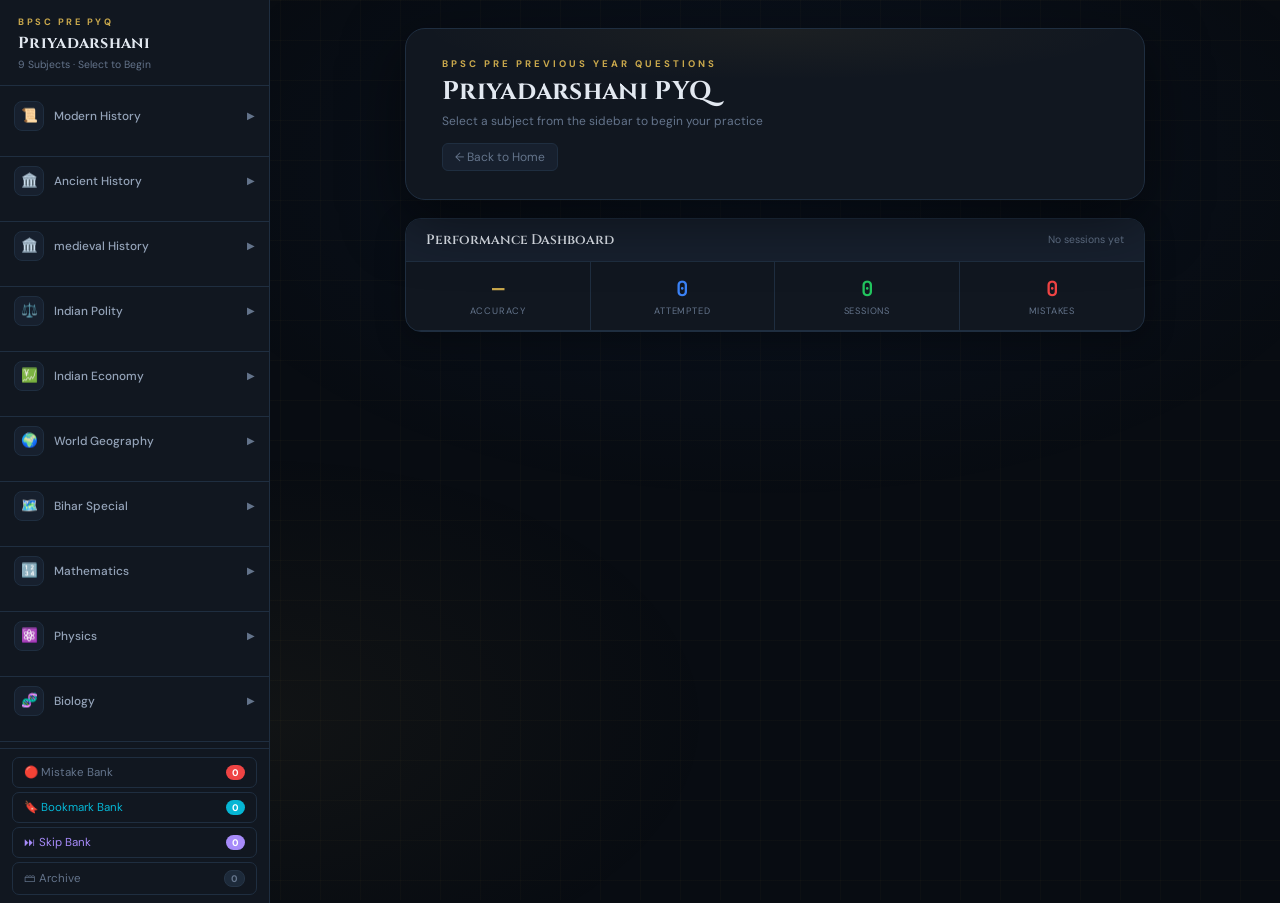
==== commit 57e2d923: "Add medieval history to SUBJECTS_CONFIG" ====
--- a/index.html
+++ b/index.html
@@ -464,6 +464,7 @@
 const SUBJECTS_CONFIG = [
   { id:'modern_history',  name:'Modern History',   icon:'📜', file:'data/modern_history.json'  },
   { id:'ancient_history', name:'Ancient History',  icon:'🏛️', file:'data/ancient_history.json' },
+  { id:'medieval_history', name:'medieval History',  icon:'🏛️', file:'data/medieval_history.json' },
   { id:'polity',          name:'Indian Polity',    icon:'⚖️', file:'data/polity.json'           },
   { id:'economy',         name:'Indian Economy',   icon:'💹', file:'data/economy.json'          },
   { id:'world_geography', name:'World Geography',  icon:'🌍', file:'data/world_geography.json'  },
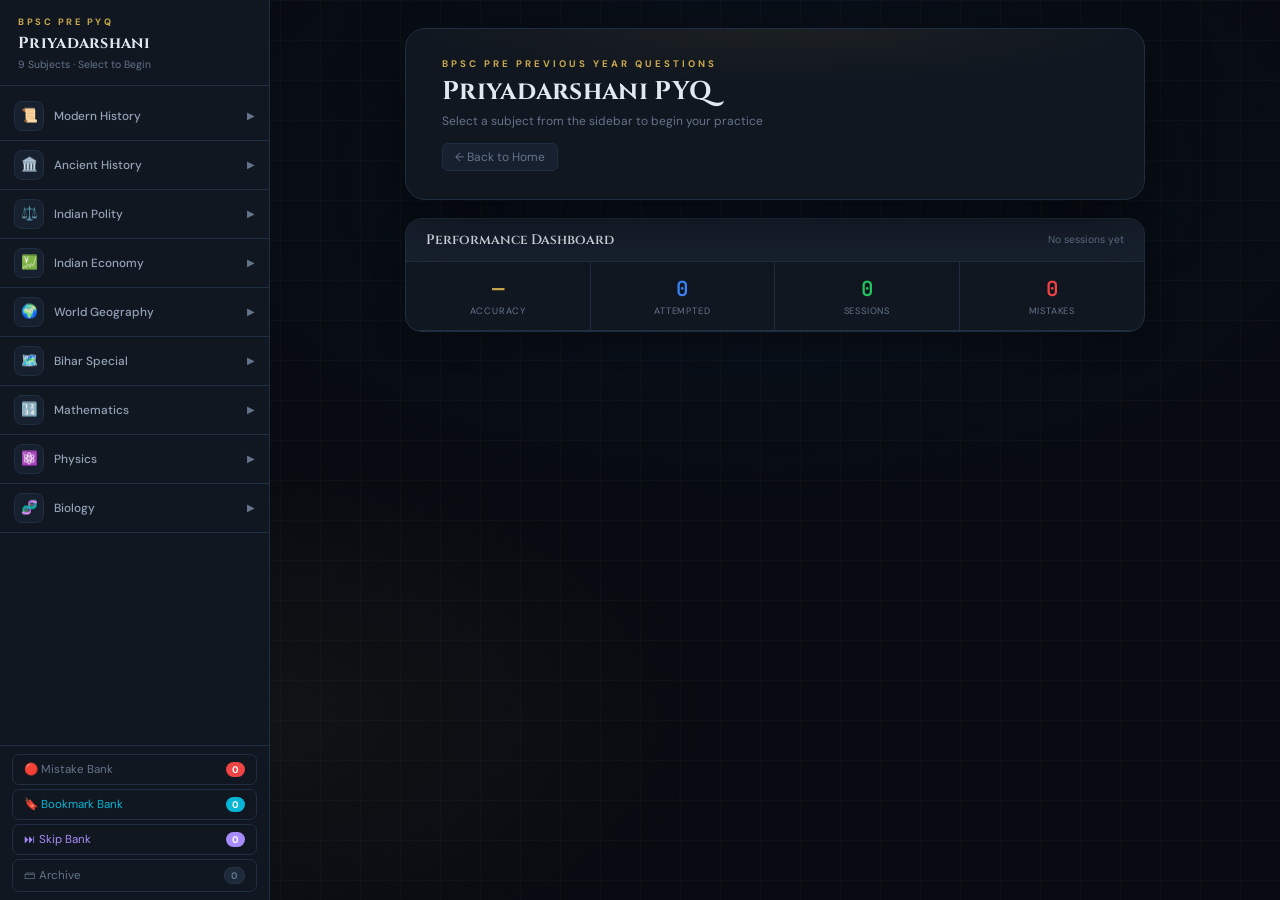
==== commit 911db3e8: "Update index.html" ====
--- a/index.html
+++ b/index.html
@@ -85,21 +85,12 @@
 .ch-all-item.active .ch-all-label{color:var(--gold);}
 .ch-all-count{font-size:0.62rem;font-weight:600;background:var(--surface3);color:var(--text3);padding:1px 7px;border-radius:8px;}
 .ch-all-item.active .ch-all-count{background:var(--gold-dim);color:var(--gold);}
-
-/* CHAPTER CARD GRID */
-.chapter-list{display:grid;grid-template-columns:repeat(auto-fill,minmax(140px,1fr));gap:8px;padding:8px 12px;background:transparent;}
-.ch-all-item{display:flex;align-items:center;gap:8px;padding:10px 12px;cursor:pointer;transition:all 0.15s;background:var(--surface2);border:1.5px solid rgba(201,168,76,0.3);border-radius:10px;margin-bottom:6px;grid-column:1/-1;}
-.ch-all-item:hover{background:var(--surface3);border-color:rgba(201,168,76,0.5);}
-.ch-all-label{flex:1;font-size:0.72rem;font-weight:600;color:var(--text2);}
-.ch-all-item:hover .ch-all-label{color:var(--gold);}
-.ch-item{display:flex;flex-direction:column;align-items:center;justify-content:center;gap:6px;padding:12px 10px;cursor:pointer;transition:all 0.18s;background:var(--surface2);border:1.5px solid var(--border);border-radius:10px;text-align:center;}
-.ch-item:hover{background:var(--surface3);border-color:rgba(201,168,76,0.35);transform:translateY(-2px);box-shadow:0 4px 12px rgba(0,0,0,0.3);}
-.ch-item.active{background:var(--blue-dim);border-color:var(--blue);box-shadow:0 4px 12px rgba(59,130,246,0.2);}
-.ch-item-label{font-size:0.65rem;color:var(--text3);line-height:1.2;font-weight:500;}
-.ch-item.active .ch-item-label{color:var(--text);font-weight:600;}
-.ch-item-badge{font-size:0.58rem;font-weight:600;background:var(--surface3);color:var(--text3);padding:2px 6px;border-radius:6px;}
-.ch-item.active .ch-item-badge{background:var(--blue-dim);color:var(--blue);}
-.ch-checkbox{cursor:pointer;}
+.ch-item{display:flex;align-items:center;gap:8px;padding:7px 14px 7px 44px;cursor:pointer;transition:background 0.15s;border-left:2px solid transparent;position:relative;}
+.ch-item::before{content:'';position:absolute;left:35px;top:50%;transform:translateY(-50%);width:5px;height:5px;border-radius:50%;background:var(--border2);transition:background 0.2s;}
+.ch-item:hover{background:rgba(255,255,255,0.03);} .ch-item:hover::before{background:var(--text3);}
+.ch-item.active{background:var(--blue-dim);border-left-color:var(--blue);} .ch-item.active::before{background:var(--blue);}
+.ch-item-label{flex:1;font-size:0.7rem;color:var(--text3);line-height:1.3;} .ch-item.active .ch-item-label{color:var(--text);}
+.ch-item-badge{font-size:0.6rem;font-weight:600;background:var(--surface3);color:var(--text3);padding:1px 6px;border-radius:8px;} .ch-item.active .ch-item-badge{background:var(--blue-dim);color:var(--blue);}
 .sidebar-nav{padding:8px 12px;border-top:1px solid var(--border);display:flex;flex-direction:column;gap:4px;}
 .nav-btn{display:flex;align-items:center;gap:8px;padding:7px 11px;border-radius:7px;background:transparent;border:1px solid var(--border);color:var(--text3);font-size:0.72rem;cursor:pointer;transition:all 0.15s;font-family:'DM Sans',sans-serif;width:100%;}
 .nav-btn:hover{border-color:var(--border2);color:var(--text2);background:var(--surface2);}
@@ -464,7 +455,6 @@
 const SUBJECTS_CONFIG = [
   { id:'modern_history',  name:'Modern History',   icon:'📜', file:'data/modern_history.json'  },
   { id:'ancient_history', name:'Ancient History',  icon:'🏛️', file:'data/ancient_history.json' },
-  { id:'medieval_history', name:'medieval History',  icon:'🏛️', file:'data/medieval_history.json' },
   { id:'polity',          name:'Indian Polity',    icon:'⚖️', file:'data/polity.json'           },
   { id:'economy',         name:'Indian Economy',   icon:'💹', file:'data/economy.json'          },
   { id:'world_geography', name:'World Geography',  icon:'🌍', file:'data/world_geography.json'  },
@@ -614,15 +604,31 @@
 function renderChapterSidebar(subjId) {
   const list=document.getElementById('ch-list-'+subjId); if(!list)return;
   selectedChapters.clear();
-  let html=`<div class="ch-all-item" id="ch-all-item" onclick="toggleSelectAll()">
-    <input type="checkbox" class="ch-checkbox" id="select-all-checkbox" onchange="toggleSelectAll()">
-    <span class="ch-all-label">📚 Select All</span>
+  let html=`<div class="ch-all-item" id="ch-all-item" style="display:flex;align-items:center;gap:8px;padding:8px 14px 8px 44px;cursor:pointer;transition:background 0.15s;border-left:2px solid transparent;" onclick="toggleSelectAll()">
+    <input type="checkbox" id="select-all-checkbox" style="cursor:pointer;" onchange="toggleSelectAll()">
+    <span class="ch-all-label" style="flex:1;">📚 Select All</span>
     <span class="ch-all-count">${allQuestions.length}</span></div>`;
   Object.entries(chapterMap).forEach(([name,qs])=>{
-    html+=`<div class="ch-item" data-chapter="${name}" onclick="toggleChapter('${encodeURIComponent(name)}')">
-      <input type="checkbox" class="ch-checkbox" data-chapter="${name}" onchange="toggleChapter('${encodeURIComponent(name)}')">
-      <span class="ch-item-label">${name}</span>
-      <span class="ch-item-badge">${qs.length}</span></div>`;
+    html+=`<div class="ch-item" data-chapter="${name}" style="display:flex;align-items:center;gap:8px;padding:7px 14px 7px 44px;cursor:pointer;transition:background 0.15s;border-left:2px solid transparent;position:relative;" onmouseover="this.style.background='rgba(255,255,255,0.03)'" onmouseout="this.style.background=''">
+      <input type="checkbox" class="ch-checkbox" data-chapter="${name}" style="cursor:pointer;" onchange="toggleChapter('${encodeURIComponent(name)}')">
+      <span class="ch-item-label" style="flex:1;font-size:0.7rem;color:var(--text3);line-height:1.3;">${name}</span>
+      <span class="ch-item-badge" style="font-size:0.6rem;font-weight:600;background:var(--surface3);color:var(--text3);padding:1px 6px;border-radius:8px;">${qs.length}</span></div>`;
+  });
+  list.innerHTML=html;
+}
+
+function renderChapterSidebar(subjId) {
+  const list=document.getElementById('ch-list-'+subjId); if(!list)return;
+  selectedChapters.clear();
+  let html=`<div class="ch-all-item" id="ch-all-item" style="display:flex;align-items:center;gap:8px;padding:8px 14px 8px 44px;cursor:pointer;transition:background 0.15s;border-left:2px solid transparent;" onclick="toggleSelectAll()">
+    <input type="checkbox" id="select-all-checkbox" style="cursor:pointer;" onchange="toggleSelectAll()">
+    <span class="ch-all-label" style="flex:1;">📚 Select All</span>
+    <span class="ch-all-count">${allQuestions.length}</span></div>`;
+  Object.entries(chapterMap).forEach(([name,qs])=>{
+    html+=`<div class="ch-item" data-chapter="${name}" style="display:flex;align-items:center;gap:8px;padding:7px 14px 7px 44px;cursor:pointer;transition:background 0.15s;border-left:2px solid transparent;position:relative;" onmouseover="this.style.background='rgba(255,255,255,0.03)'" onmouseout="this.style.background=''">
+      <input type="checkbox" class="ch-checkbox" data-chapter="${name}" style="cursor:pointer;" onchange="toggleChapter('${encodeURIComponent(name)}')">
+      <span class="ch-item-label" style="flex:1;font-size:0.7rem;color:var(--text3);line-height:1.3;">${name}</span>
+      <span class="ch-item-badge" style="font-size:0.6rem;font-weight:600;background:var(--surface3);color:var(--text3);padding:1px 6px;border-radius:8px;">${qs.length}</span></div>`;
   });
   list.innerHTML=html;
 }
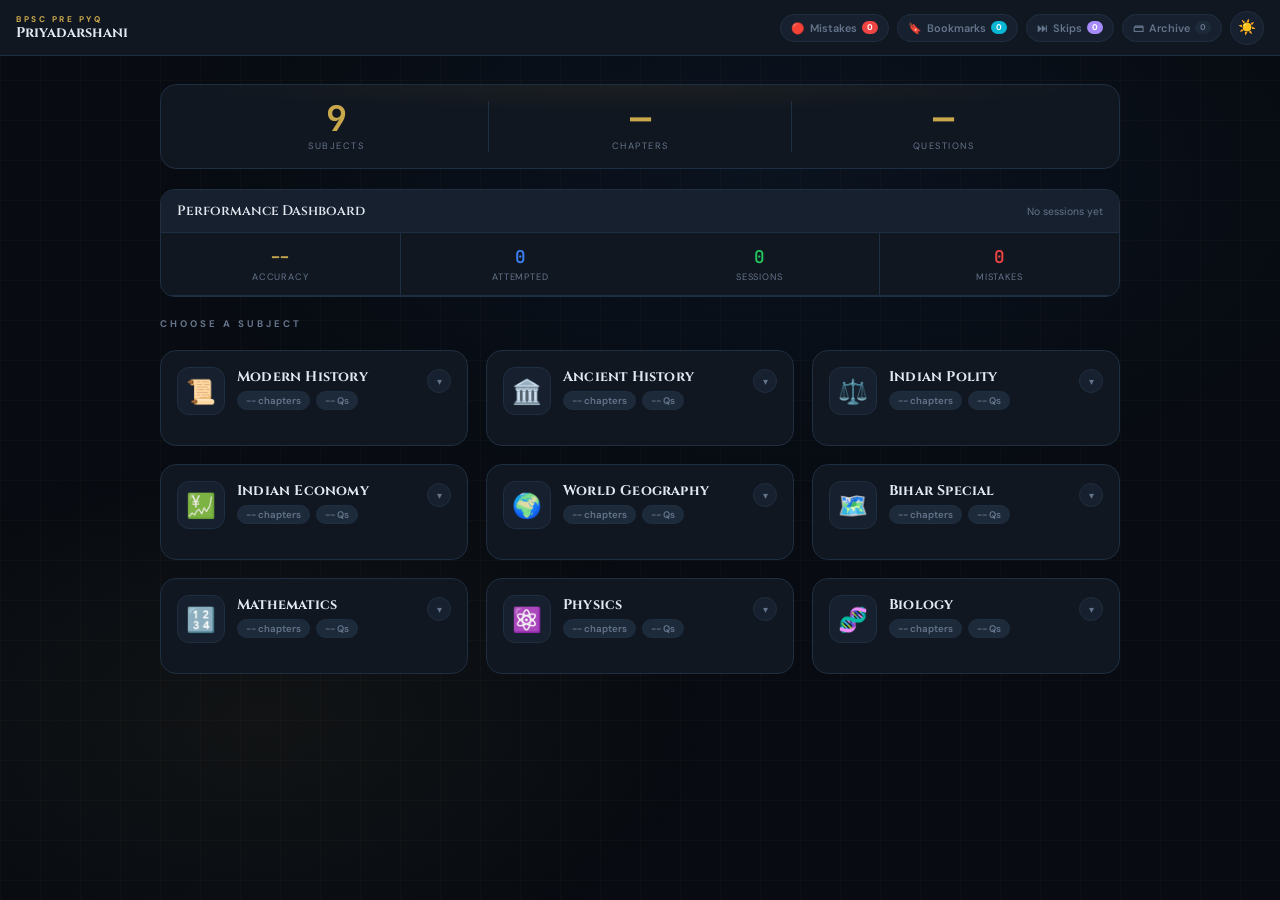
==== commit 4460faf6: "Update fmt.Println message from 'Hello' to 'Goodbye'" ====
--- a/index.html
+++ b/index.html
@@ -2,7 +2,7 @@
 <html lang="en">
 <head>
 <meta charset="UTF-8">
-<meta name="viewport" content="width=device-width, initial-scale=1.0">
+<meta name="viewport" content="width=device-width, initial-scale=1.0, maximum-scale=1.0">
 <title>Quiz — Priyadarshani BPSC</title>
 <link href="https://fonts.googleapis.com/css2?family=Cinzel:wght@400;600;700&family=DM+Sans:wght@300;400;500;600&family=JetBrains+Mono:wght@500;600&display=swap" rel="stylesheet">
 <style>
@@ -18,7 +18,6 @@
   --cyan:#06b6d4; --cyan-dim:rgba(6,182,212,0.12);
   --text:#e2e8f0; --text2:#94a3b8; --text3:#64748b;
   --opt-bg:#1a2236; --opt-hover:#1e293b; --opt-selected-bg:rgba(59,130,246,0.14); --opt-selected-border:#3b82f6;
-  --sidebar-w:270px;
 }
 html[data-theme="light"] {
   --bg:#f0f2f8; --bg2:#e8eaf4; --surface:#ffffff; --surface2:#eef0f8; --surface3:#e2e6f5;
@@ -45,9 +44,9 @@
 ::-webkit-scrollbar{width:4px;} ::-webkit-scrollbar-track{background:transparent;} ::-webkit-scrollbar-thumb{background:var(--border2);border-radius:4px;}
 
 .screen{display:none;} .screen.active{display:flex;}
-#setup-screen{min-height:100vh;}
+#setup-screen{min-height:100vh;flex-direction:column;}
 #quiz-screen{height:100vh;flex-direction:column;}
-#result-screen{min-height:100vh;flex-direction:column;align-items:center;padding:40px 24px;}
+#result-screen{min-height:100vh;flex-direction:column;align-items:center;padding:16px;overflow-y:auto;}
 
 .bg-grid{position:fixed;inset:0;pointer-events:none;z-index:0;
   background-image:linear-gradient(rgba(201,168,76,0.03) 1px,transparent 1px),linear-gradient(90deg,rgba(201,168,76,0.03) 1px,transparent 1px);
@@ -56,108 +55,150 @@
   background:radial-gradient(ellipse 80% 60% at 60% 20%,rgba(59,130,246,0.06) 0%,transparent 60%),
              radial-gradient(ellipse 60% 50% at 20% 80%,rgba(201,168,76,0.05) 0%,transparent 60%);}
 
-/* SIDEBAR */
-.sidebar{width:var(--sidebar-w);background:var(--surface);border-right:1px solid var(--border);
-  display:flex;flex-direction:column;overflow:hidden;flex-shrink:0;position:relative;z-index:2;}
-.sidebar-logo{padding:16px 18px 14px;border-bottom:1px solid var(--border);}
-.logo-tag{font-size:0.58rem;font-weight:700;letter-spacing:2.5px;text-transform:uppercase;color:var(--gold);margin-bottom:5px;display:block;}
-.sidebar-logo h2{font-family:'Cinzel',serif;font-size:1rem;font-weight:700;color:var(--text);letter-spacing:0.3px;line-height:1.3;}
-.sidebar-subtitle{font-size:0.65rem;color:var(--text3);margin-top:4px;}
-.subject-nav{overflow-y:auto;flex:1;padding:6px 0;}
-.subject-item{border-bottom:1px solid var(--border);}
-.subj-header{display:flex;align-items:center;gap:10px;padding:9px 14px;cursor:pointer;transition:background 0.15s;user-select:none;}
-.subj-header:hover{background:rgba(255,255,255,0.03);}
-.subj-header.active{background:linear-gradient(90deg,rgba(201,168,76,0.15),rgba(201,168,76,0.05));border-left:2px solid var(--gold);}
-.subj-icon{width:30px;height:30px;border-radius:8px;display:flex;align-items:center;justify-content:center;font-size:0.85rem;flex-shrink:0;background:var(--surface2);border:1px solid var(--border);transition:all 0.2s;}
-.subj-header.active .subj-icon{background:var(--gold-dim);border-color:var(--gold);}
-.subj-info{flex:1;min-width:0;}
-.subj-name{font-size:0.74rem;font-weight:500;color:var(--text2);white-space:nowrap;overflow:hidden;text-overflow:ellipsis;}
-.subj-header.active .subj-name{color:var(--gold);}
-.subj-meta{font-size:0.6rem;color:var(--text3);margin-top:2px;}
-.subj-arrow{font-size:0.6rem;color:var(--text3);transition:transform 0.2s;flex-shrink:0;}
-.subject-item.open .subj-arrow{transform:rotate(90deg);}
-.chapter-list{display:none;padding:3px 0 6px 0;background:var(--bg2);}
-.subject-item.open .chapter-list{display:block;}
-.ch-all-item{display:flex;align-items:center;gap:8px;padding:8px 14px 8px 44px;cursor:pointer;transition:background 0.15s;border-left:2px solid transparent;}
-.ch-all-item:hover{background:rgba(255,255,255,0.03);}
-.ch-all-item.active{background:var(--gold-dim);border-left-color:var(--gold);}
-.ch-all-label{font-size:0.72rem;font-weight:600;color:var(--text2);flex:1;}
-.ch-all-item.active .ch-all-label{color:var(--gold);}
-.ch-all-count{font-size:0.62rem;font-weight:600;background:var(--surface3);color:var(--text3);padding:1px 7px;border-radius:8px;}
-.ch-all-item.active .ch-all-count{background:var(--gold-dim);color:var(--gold);}
-.ch-item{display:flex;align-items:center;gap:8px;padding:7px 14px 7px 44px;cursor:pointer;transition:background 0.15s;border-left:2px solid transparent;position:relative;}
-.ch-item::before{content:'';position:absolute;left:35px;top:50%;transform:translateY(-50%);width:5px;height:5px;border-radius:50%;background:var(--border2);transition:background 0.2s;}
-.ch-item:hover{background:rgba(255,255,255,0.03);} .ch-item:hover::before{background:var(--text3);}
-.ch-item.active{background:var(--blue-dim);border-left-color:var(--blue);} .ch-item.active::before{background:var(--blue);}
-.ch-item-label{flex:1;font-size:0.7rem;color:var(--text3);line-height:1.3;} .ch-item.active .ch-item-label{color:var(--text);}
-.ch-item-badge{font-size:0.6rem;font-weight:600;background:var(--surface3);color:var(--text3);padding:1px 6px;border-radius:8px;} .ch-item.active .ch-item-badge{background:var(--blue-dim);color:var(--blue);}
-.sidebar-nav{padding:8px 12px;border-top:1px solid var(--border);display:flex;flex-direction:column;gap:4px;}
-.nav-btn{display:flex;align-items:center;gap:8px;padding:7px 11px;border-radius:7px;background:transparent;border:1px solid var(--border);color:var(--text3);font-size:0.72rem;cursor:pointer;transition:all 0.15s;font-family:'DM Sans',sans-serif;width:100%;}
-.nav-btn:hover{border-color:var(--border2);color:var(--text2);background:var(--surface2);}
-.nav-badge{margin-left:auto;background:var(--red);color:#fff;font-size:0.6rem;padding:1px 6px;border-radius:8px;font-weight:700;}
+/* TOP NAV */
+.top-navbar{position:sticky;top:0;z-index:100;background:var(--surface);border-bottom:1px solid var(--border);display:flex;align-items:center;gap:8px;padding:0 16px;height:56px;flex-shrink:0;}
+.nav-brand{display:flex;flex-direction:column;}
+.nav-brand-tag{font-size:0.52rem;letter-spacing:2.5px;text-transform:uppercase;color:var(--gold);font-weight:700;}
+.nav-brand-name{font-family:'Cinzel',serif;font-size:0.88rem;font-weight:700;color:var(--text);line-height:1.1;}
+.nav-spacer{flex:1;}
+.nav-btn-pill{display:flex;align-items:center;gap:5px;padding:6px 10px;border-radius:20px;background:var(--surface2);border:1px solid var(--border);color:var(--text3);font-size:0.68rem;font-weight:600;cursor:pointer;font-family:'DM Sans',sans-serif;transition:all 0.15s;white-space:nowrap;}
+.nav-btn-pill:hover{border-color:var(--border2);color:var(--text2);}
+.nav-badge-pill{background:var(--red);color:#fff;font-size:0.52rem;padding:1px 5px;border-radius:8px;font-weight:700;}
+.theme-toggle{background:var(--surface2);border:1px solid var(--border);color:var(--text2);width:34px;height:34px;border-radius:50%;cursor:pointer;font-size:0.9rem;display:flex;align-items:center;justify-content:center;transition:all 0.15s;flex-shrink:0;}
 
 /* SETUP MAIN */
-.setup-main{flex:1;display:flex;flex-direction:column;align-items:center;justify-content:flex-start;padding:28px 28px;position:relative;z-index:2;gap:18px;overflow-y:auto;}
-.welcome-card{width:100%;max-width:740px;background:var(--surface);border:1px solid var(--border);border-radius:20px;padding:28px 36px;box-shadow:0 20px 60px rgba(0,0,0,0.5);position:relative;overflow:hidden;}
-.welcome-card::before{content:'';position:absolute;inset:0;pointer-events:none;background:radial-gradient(ellipse 80% 50% at 50% 0%,rgba(201,168,76,0.06) 0%,transparent 60%);}
-.wc-eyebrow{font-size:0.6rem;letter-spacing:3px;text-transform:uppercase;color:var(--gold);font-weight:700;margin-bottom:7px;display:block;}
-.wc-title{font-family:'Cinzel',serif;font-size:1.6rem;font-weight:700;color:var(--text);letter-spacing:0.3px;line-height:1.2;}
-.wc-tagline{font-size:0.75rem;color:var(--text3);margin-top:5px;}
-.home-link{display:inline-flex;align-items:center;gap:6px;margin-top:14px;font-size:0.75rem;color:var(--text3);background:var(--surface2);border:1px solid var(--border);padding:5px 12px;border-radius:6px;text-decoration:none;transition:all 0.15s;}
-.home-link:hover{border-color:var(--gold-dim);color:var(--gold);}
-.dashboard-card{width:100%;max-width:740px;background:var(--surface);border:1px solid var(--border);border-radius:16px;overflow:hidden;box-shadow:0 8px 30px rgba(0,0,0,0.3);}
-.dashboard-header{padding:12px 20px;background:var(--surface2);border-bottom:1px solid var(--border);display:flex;align-items:center;justify-content:space-between;}
-.dashboard-header h3{font-family:'Cinzel',serif;font-size:0.85rem;color:var(--text);font-weight:600;}
-.dashboard-meta{font-size:0.65rem;color:var(--text3);}
-.dashboard-stats{display:grid;grid-template-columns:repeat(4,1fr);border-bottom:1px solid var(--border);}
-.ds-cell{padding:13px;text-align:center;border-right:1px solid var(--border);} .ds-cell:last-child{border-right:none;}
-.ds-val{font-family:'JetBrains Mono',monospace;font-size:1.3rem;font-weight:600;}
-.ds-lbl{font-size:0.58rem;color:var(--text3);margin-top:3px;text-transform:uppercase;letter-spacing:0.8px;}
-.quiz-config-card{width:100%;max-width:740px;background:var(--surface);border:1px solid var(--border);border-radius:16px;overflow:hidden;}
-.qcc-header{padding:13px 20px;background:var(--surface2);border-bottom:1px solid var(--border);}
-.qcc-label{font-size:0.6rem;text-transform:uppercase;letter-spacing:1.5px;color:var(--text3);font-weight:600;margin-bottom:4px;}
-.qcc-name{font-size:0.95rem;font-weight:600;color:var(--text);}
-.qcc-sub{font-size:0.7rem;color:var(--text3);margin-top:2px;}
-.qcc-body{padding:18px 20px;display:flex;flex-direction:column;gap:14px;}
-.config-row{display:flex;align-items:center;gap:12px;flex-wrap:wrap;}
-.config-label{font-size:0.7rem;color:var(--text3);font-weight:600;text-transform:uppercase;letter-spacing:1px;min-width:80px;}
-.config-input{background:var(--surface2);border:1px solid var(--border);border-radius:8px;color:var(--text);padding:6px 12px;font-size:0.82rem;font-family:'DM Sans',sans-serif;outline:none;transition:border-color 0.2s;}
-.config-input:focus{border-color:var(--gold);}
+.setup-main{flex:1;display:flex;flex-direction:column;align-items:center;padding:20px 16px 32px;position:relative;z-index:2;gap:20px;overflow-y:auto;width:100%;}
+
+/* STATS HERO */
+.stats-hero{width:100%;max-width:960px;background:var(--surface);border:1px solid var(--border);border-radius:16px;padding:16px 24px;display:flex;align-items:center;justify-content:space-around;position:relative;overflow:hidden;}
+.stats-hero::before{content:'';position:absolute;inset:0;pointer-events:none;background:radial-gradient(ellipse 80% 50% at 50% 0%,rgba(201,168,76,0.06) 0%,transparent 60%);}
+.sh-item{text-align:center;flex:1;position:relative;z-index:1;}
+.sh-item+.sh-item{border-left:1px solid var(--border);}
+.sh-val{font-family:'JetBrains Mono',monospace;font-size:1.8rem;font-weight:700;color:var(--gold);line-height:1;}
+.sh-lbl{font-size:0.58rem;color:var(--text3);text-transform:uppercase;letter-spacing:1.5px;margin-top:4px;}
+
+/* SECTION HEADING */
+.section-heading{width:100%;max-width:960px;font-size:0.6rem;letter-spacing:3px;text-transform:uppercase;color:var(--text3);font-weight:700;}
+
+/* SUBJECTS GRID */
+.subjects-grid{width:100%;max-width:960px;display:grid;grid-template-columns:1fr 1fr;gap:14px;}
+
+/* SUBJECT CARD */
+.subject-card{background:var(--surface);border:1.5px solid var(--border);border-radius:16px;overflow:hidden;cursor:pointer;transition:border-color 0.2s,box-shadow 0.2s;position:relative;}
+.subject-card:hover{border-color:var(--border2);box-shadow:0 6px 20px rgba(0,0,0,0.3);}
+.subject-card.expanded{border-color:var(--gold);box-shadow:0 8px 28px var(--gold-glow);}
+.sc-top{padding:16px;display:flex;align-items:flex-start;gap:12px;}
+.sc-icon-wrap{width:48px;height:48px;border-radius:12px;display:flex;align-items:center;justify-content:center;font-size:1.5rem;background:var(--surface2);border:1px solid var(--border);flex-shrink:0;transition:all 0.2s;}
+.subject-card.expanded .sc-icon-wrap{background:var(--gold-dim);border-color:var(--gold);}
+.sc-info{flex:1;min-width:0;}
+.sc-name{font-size:0.88rem;font-weight:700;color:var(--text);font-family:'Cinzel',serif;letter-spacing:0.2px;}
+.sc-meta-row{display:flex;align-items:center;gap:6px;margin-top:5px;flex-wrap:wrap;}
+.sc-pill{font-size:0.6rem;background:var(--surface3);border:1px solid var(--border);color:var(--text3);padding:2px 8px;border-radius:10px;font-weight:600;white-space:nowrap;}
+.sc-arrow{width:24px;height:24px;border-radius:50%;background:var(--surface2);border:1px solid var(--border);display:flex;align-items:center;justify-content:center;font-size:0.65rem;color:var(--text3);transition:all 0.25s;flex-shrink:0;margin-top:2px;}
+.subject-card.expanded .sc-arrow{transform:rotate(180deg);background:var(--gold-dim);border-color:var(--gold);color:var(--gold);}
+.sc-action-row{padding:0 16px 14px;display:flex;gap:8px;}
+.sc-start-mini{flex:1;background:linear-gradient(135deg,var(--gold),var(--gold2));color:#0a0e14;font-family:'Cinzel',serif;font-size:0.72rem;font-weight:700;border:none;border-radius:8px;padding:8px;cursor:pointer;transition:all 0.15s;display:none;}
+.subject-card.expanded .sc-start-mini{display:block;}
+.sc-start-mini:hover{transform:translateY(-1px);box-shadow:0 4px 14px var(--gold-glow);}
+
+/* CHAPTER EXPANDER */
+.sc-chapters{max-height:0;overflow:hidden;transition:max-height 0.35s ease;background:var(--bg2);border-top:0px solid var(--border);}
+.subject-card.expanded .sc-chapters{max-height:380px;overflow-y:auto;border-top:1px solid var(--border);}
+.sc-ch-header{display:flex;align-items:center;gap:8px;padding:10px 16px 8px;border-bottom:1px solid var(--border);}
+.sc-ch-header-lbl{font-size:0.6rem;text-transform:uppercase;letter-spacing:1.5px;color:var(--text3);font-weight:700;flex:1;}
+.sc-ch-selall{font-size:0.62rem;color:var(--gold);cursor:pointer;font-weight:600;background:none;border:none;font-family:'DM Sans',sans-serif;padding:2px 0;}
+.sc-ch-selall:hover{text-decoration:underline;}
+.ch-row{display:flex;align-items:center;gap:10px;padding:9px 16px;cursor:pointer;transition:background 0.12s;border-bottom:1px solid rgba(255,255,255,0.03);}
+.ch-row:last-child{border-bottom:none;}
+.ch-row:hover{background:rgba(255,255,255,0.03);}
+.ch-row.selected{background:var(--blue-dim);}
+.ch-check{width:16px;height:16px;border-radius:4px;border:1.5px solid var(--border2);background:var(--surface);display:flex;align-items:center;justify-content:center;flex-shrink:0;transition:all 0.12s;font-size:0.65rem;color:#fff;}
+.ch-row.selected .ch-check{background:var(--blue);border-color:var(--blue);}
+.ch-name{flex:1;font-size:0.72rem;color:var(--text3);line-height:1.3;}
+.ch-row.selected .ch-name{color:var(--text);}
+.ch-count{font-size:0.6rem;background:var(--surface3);color:var(--text3);padding:2px 7px;border-radius:8px;font-weight:600;flex-shrink:0;}
+.ch-row.selected .ch-count{background:var(--blue-dim);color:var(--blue);}
+
+/* CONFIG PANEL */
+.config-panel{width:100%;max-width:960px;background:var(--surface);border:1.5px solid var(--gold);border-radius:16px;overflow:hidden;box-shadow:0 8px 28px var(--gold-glow);animation:slideUp 0.25s ease;}
+@keyframes slideUp{from{opacity:0;transform:translateY(12px);}to{opacity:1;transform:translateY(0);}}
+.cp-header{padding:14px 20px;background:var(--surface2);border-bottom:1px solid var(--border);display:flex;align-items:flex-start;gap:10px;flex-wrap:wrap;}
+.cp-subject-icon{font-size:1.1rem;flex-shrink:0;}
+.cp-subject-name{font-family:'Cinzel',serif;font-size:0.9rem;font-weight:700;color:var(--gold);}
+.cp-ch-tags{display:flex;flex-wrap:wrap;gap:5px;margin-top:6px;width:100%;}
+.cp-ch-tag{font-size:0.62rem;background:var(--blue-dim);color:var(--blue);border:1px solid var(--blue);padding:3px 9px;border-radius:6px;}
+.cp-body{padding:18px 20px;display:flex;flex-direction:column;gap:14px;}
+.cp-row{display:flex;align-items:center;gap:12px;flex-wrap:wrap;}
+.cp-lbl{font-size:0.65rem;color:var(--text3);font-weight:700;text-transform:uppercase;letter-spacing:1px;min-width:70px;}
+.cp-input{background:var(--surface2);border:1px solid var(--border);border-radius:8px;color:var(--text);padding:7px 10px;font-size:0.8rem;font-family:'DM Sans',sans-serif;outline:none;transition:border-color 0.2s;flex:1;min-width:80px;}
+.cp-input:focus{border-color:var(--gold);}
 .toggle-wrap{display:flex;align-items:center;gap:8px;}
 .toggle-lbl{font-size:0.75rem;color:var(--text2);}
 .toggle{position:relative;display:inline-block;width:36px;height:20px;}
 .toggle input{opacity:0;width:0;height:0;}
 .toggle-slider{position:absolute;cursor:pointer;inset:0;background:var(--surface3);border-radius:20px;border:1px solid var(--border2);transition:0.2s;}
 .toggle-slider::before{content:'';position:absolute;height:14px;width:14px;left:2px;bottom:2px;background:var(--text3);border-radius:50%;transition:0.2s;}
-.toggle input:checked + .toggle-slider{background:var(--gold-dim);border-color:var(--gold);}
-.toggle input:checked + .toggle-slider::before{transform:translateX(16px);background:var(--gold);}
-.start-btn{background:linear-gradient(135deg,var(--gold),var(--gold2));color:#0a0e14;font-family:'Cinzel',serif;font-size:0.9rem;font-weight:700;border:none;border-radius:10px;padding:12px 28px;cursor:pointer;letter-spacing:0.5px;transition:all 0.2s;box-shadow:0 4px 20px rgba(201,168,76,0.3);}
-.start-btn:hover{transform:translateY(-1px);box-shadow:0 6px 24px rgba(201,168,76,0.4);}
-.loading-panel{width:100%;max-width:740px;background:var(--surface);border:1px solid var(--border);border-radius:16px;padding:40px;text-align:center;}
+.toggle input:checked+.toggle-slider{background:var(--gold-dim);border-color:var(--gold);}
+.toggle input:checked+.toggle-slider::before{transform:translateX(16px);background:var(--gold);}
+.start-btn{background:linear-gradient(135deg,var(--gold),var(--gold2));color:#0a0e14;font-family:'Cinzel',serif;font-size:0.9rem;font-weight:700;border:none;border-radius:10px;padding:12px 24px;cursor:pointer;letter-spacing:0.5px;transition:all 0.2s;box-shadow:0 4px 20px rgba(201,168,76,0.3);width:100%;max-width:280px;}
+.start-btn:hover{transform:translateY(-2px);box-shadow:0 6px 24px rgba(201,168,76,0.4);}
+
+/* DASHBOARD */
+.dashboard-card{width:100%;max-width:960px;background:var(--surface);border:1px solid var(--border);border-radius:14px;overflow:hidden;}
+.dashboard-header{padding:12px 16px;background:var(--surface2);border-bottom:1px solid var(--border);display:flex;align-items:center;justify-content:space-between;}
+.dashboard-header h3{font-family:'Cinzel',serif;font-size:0.85rem;color:var(--text);font-weight:600;}
+.dashboard-meta{font-size:0.65rem;color:var(--text3);}
+.dashboard-stats{display:grid;grid-template-columns:repeat(2,1fr);border-bottom:1px solid var(--border);}
+.ds-cell{padding:12px;text-align:center;border-right:1px solid var(--border);} .ds-cell:nth-child(2n){border-right:none;}
+.ds-val{font-family:'JetBrains Mono',monospace;font-size:1.1rem;font-weight:600;}
+.ds-lbl{font-size:0.58rem;color:var(--text3);margin-top:3px;text-transform:uppercase;letter-spacing:0.8px;}
+.loading-panel{width:100%;max-width:960px;background:var(--surface);border:1px solid var(--border);border-radius:14px;padding:32px 20px;text-align:center;}
 .loading-spinner{width:36px;height:36px;border:3px solid var(--border2);border-top-color:var(--gold);border-radius:50%;animation:spin 0.8s linear infinite;margin:0 auto 16px;}
 @keyframes spin{to{transform:rotate(360deg);}}
 .loading-text{font-size:0.8rem;color:var(--text3);}
 
+/* RESPONSIVE */
+@media(max-width:599px){
+  .subjects-grid{grid-template-columns:1fr;gap:12px;}
+  .sh-val{font-size:1.4rem;}
+  .setup-main{padding:14px 12px 28px;gap:14px;}
+  .stats-hero{padding:12px 16px;}
+  .nav-btn-pill .nav-btn-label{display:none;}
+}
+@media(min-width:600px) and (max-width:1023px){
+  .subjects-grid{grid-template-columns:1fr 1fr;gap:14px;}
+  .setup-main{padding:20px 18px 32px;}
+  .dashboard-stats{grid-template-columns:repeat(4,1fr);}
+  .ds-cell{border-right:1px solid var(--border);} .ds-cell:last-child{border-right:none;}
+}
+@media(min-width:1024px){
+  .subjects-grid{grid-template-columns:repeat(3,1fr);gap:18px;}
+  .setup-main{padding:28px 24px 40px;}
+  .dashboard-stats{grid-template-columns:repeat(4,1fr);}
+  .ds-cell{border-right:1px solid var(--border);} .ds-cell:last-child{border-right:none;}
+  .sh-val{font-size:2.2rem;}
+}
+
 /* QUIZ SCREEN */
 .quiz-topbar{background:var(--surface);border-bottom:1px solid var(--border);padding:0 20px;height:50px;display:flex;align-items:center;gap:12px;flex-shrink:0;position:relative;z-index:5;}
-.topbar-breadcrumb{font-size:0.72rem;color:var(--text3);flex:1;}
+.topbar-breadcrumb{font-size:0.72rem;color:var(--text3);flex:1;overflow:hidden;white-space:nowrap;text-overflow:ellipsis;}
 .topbar-breadcrumb span{color:var(--gold);}
 .topbar-timer{font-family:'JetBrains Mono',monospace;font-size:0.85rem;color:var(--text2);background:var(--surface2);border:1px solid var(--border);padding:4px 12px;border-radius:6px;}
 .topbar-timer.urgent{color:var(--red);border-color:var(--red);animation:pulse 1s infinite;}
 @keyframes pulse{0%,100%{opacity:1;}50%{opacity:0.5;}}
-.topbar-btn{background:var(--surface2);border:1px solid var(--border);color:var(--text3);font-size:0.7rem;padding:4px 10px;border-radius:6px;cursor:pointer;font-family:'DM Sans',sans-serif;transition:all 0.15s;}
+.topbar-btn{background:var(--surface2);border:1px solid var(--border);color:var(--text3);font-size:0.7rem;padding:4px 10px;border-radius:6px;cursor:pointer;font-family:'DM Sans',sans-serif;transition:all 0.15s;white-space:nowrap;}
 .topbar-btn:hover{border-color:var(--border2);color:var(--text2);}
 .topbar-progress{height:3px;background:var(--border);position:absolute;bottom:0;left:0;right:0;}
 .topbar-progress-bar{height:100%;background:linear-gradient(90deg,var(--gold),var(--gold2));transition:width 0.3s ease;}
 .quiz-body{flex:1;display:flex;overflow:hidden;}
 .question-area{flex:1;overflow-y:auto;padding:20px 24px;display:flex;flex-direction:column;gap:0;}
-.q-header{display:flex;align-items:center;gap:10px;margin-bottom:14px;}
+.q-header{display:flex;align-items:center;gap:10px;margin-bottom:14px;flex-wrap:wrap;}
 .q-num{font-family:'JetBrains Mono',monospace;font-size:0.78rem;color:var(--text3);background:var(--surface2);border:1px solid var(--border);padding:3px 10px;border-radius:5px;flex-shrink:0;}
 .q-exam-tag{font-size:0.6rem;font-weight:700;letter-spacing:0.8px;text-transform:uppercase;background:var(--gold-dim);color:var(--gold);border:1px solid rgba(201,168,76,0.3);padding:3px 8px;border-radius:4px;flex-shrink:0;}
 .q-card{background:var(--surface);border:1px solid var(--border);border-radius:14px;padding:22px 24px;margin-bottom:14px;}
 .q-text{font-size:0.92rem;line-height:1.7;color:var(--text);font-weight:400;}
 .options-grid{display:flex;flex-direction:column;gap:9px;margin-bottom:16px;}
-.opt-btn{display:flex;align-items:flex-start;gap:0;padding:13px 18px;background:var(--opt-bg);border:1.5px solid transparent;border-radius:10px;cursor:pointer;transition:background 0.15s,border-color 0.15s,transform 0.1s;text-align:left;width:100%;font-family:'DM Sans',sans-serif;}
+.opt-btn{display:flex;align-items:flex-start;padding:13px 18px;background:var(--opt-bg);border:1.5px solid transparent;border-radius:10px;cursor:pointer;transition:background 0.15s,border-color 0.15s,transform 0.1s;text-align:left;width:100%;font-family:'DM Sans',sans-serif;}
 .opt-btn:hover{background:var(--opt-hover);border-color:var(--border2);transform:translateX(3px);}
 .opt-btn.selected{background:var(--opt-selected-bg);border-color:var(--opt-selected-border);transform:translateX(3px);}
 .opt-btn.correct{background:var(--green-dim);border-color:var(--green);}
@@ -174,17 +215,20 @@
 .exp-title{font-size:0.72rem;font-weight:600;text-transform:uppercase;letter-spacing:1px;color:var(--text3);}
 .exp-correct-ans{font-size:0.75rem;color:var(--green);font-weight:600;}
 .exp-body{padding:16px 18px;font-size:0.82rem;line-height:1.7;color:var(--text2);}
-.quiz-bottombar{background:var(--surface);border-top:1px solid var(--border);padding:10px 18px;display:flex;align-items:center;gap:10px;flex-shrink:0;flex-wrap:wrap;}
-.nav-action-btn{padding:8px 16px;border-radius:8px;font-size:0.78rem;font-weight:600;cursor:pointer;border:none;font-family:'DM Sans',sans-serif;transition:all 0.15s;}
+.quiz-bottombar{background:var(--surface);border-top:1px solid var(--border);padding:10px 18px;display:flex;align-items:center;gap:8px;flex-shrink:0;flex-wrap:wrap;}
+.nav-action-btn{padding:8px 14px;border-radius:8px;font-size:0.78rem;font-weight:600;cursor:pointer;border:none;font-family:'DM Sans',sans-serif;transition:all 0.15s;}
 .btn-prev{background:var(--surface2);color:var(--text2);border:1px solid var(--border);}
 .btn-prev:hover{border-color:var(--border2);color:var(--text);}
 .btn-next{background:var(--gold);color:#0a0e14;}
 .btn-next:hover{background:var(--gold2);}
 .btn-submit-all{background:var(--green);color:#fff;}
 .btn-submit-all:hover{opacity:0.9;}
-.btn-mark{background:var(--surface2);color:var(--purple);border:1px solid var(--border);} .btn-mark:hover{border-color:var(--purple);}
-.btn-clear{background:var(--surface2);color:var(--text3);border:1px solid var(--border);font-size:0.72rem;} .btn-clear:hover{border-color:var(--border2);}
-.btn-explain{background:var(--surface2);color:var(--orange);border:1px solid var(--border);} .btn-explain:hover{border-color:var(--orange);}
+.btn-mark{background:var(--surface2);color:var(--purple);border:1px solid var(--border);}
+.btn-mark:hover{border-color:var(--purple);}
+.btn-clear{background:var(--surface2);color:var(--text3);border:1px solid var(--border);font-size:0.72rem;}
+.btn-clear:hover{border-color:var(--border2);}
+.btn-explain{background:var(--surface2);color:var(--orange);border:1px solid var(--border);}
+.btn-explain:hover{border-color:var(--orange);}
 .spacer{flex:1;}
 .q-stats{font-size:0.68rem;color:var(--text3);display:flex;gap:10px;}
 .q-stat-item span{font-weight:700;}
@@ -204,8 +248,21 @@
 .pal-dot{width:10px;height:10px;border-radius:3px;flex-shrink:0;}
 .pal-dot.g{background:var(--green);} .pal-dot.r{background:var(--surface3);border:1px solid var(--border2);}
 .pal-dot.p{background:var(--purple);} .pal-dot.gold{background:var(--gold);}
-
-/* RESULT SCREEN */
+@media(max-width:599px){
+  .palette-panel{display:none;}
+  .question-area{padding:14px;}
+  .quiz-bottombar{padding:8px 12px;gap:6px;}
+  .nav-action-btn{padding:7px 10px;font-size:0.72rem;}
+  .topbar-breadcrumb{font-size:0.65rem;}
+  .kb-hint{display:none!important;}
+}
+@media(min-width:600px) and (max-width:1023px){
+  .palette-panel{width:160px;}
+  .palette-grid{grid-template-columns:repeat(4,1fr);}
+  .kb-hint{display:none!important;}
+}
+
+/* RESULT */
 .result-wrap{width:100%;max-width:800px;display:flex;flex-direction:column;gap:18px;}
 .result-header{background:var(--surface);border:1px solid var(--border);border-radius:18px;padding:28px 32px;text-align:center;position:relative;overflow:hidden;}
 .result-header::before{content:'';position:absolute;inset:0;pointer-events:none;background:radial-gradient(ellipse 80% 50% at 50% 0%,rgba(201,168,76,0.06) 0%,transparent 60%);}
@@ -223,14 +280,14 @@
 .res-btn-secondary:hover{border-color:var(--border2);color:var(--text);}
 .res-btn-wrong{background:var(--red-dim);border:1px solid var(--red);color:var(--red);}
 .review-list{background:var(--surface);border:1px solid var(--border);border-radius:16px;overflow:hidden;}
-.review-header{padding:13px 20px;background:var(--surface2);border-bottom:1px solid var(--border);display:flex;align-items:center;justify-content:space-between;}
+.review-header{padding:13px 20px;background:var(--surface2);border-bottom:1px solid var(--border);display:flex;align-items:center;justify-content:space-between;flex-wrap:wrap;gap:8px;}
 .review-header h3{font-family:'Cinzel',serif;font-size:0.85rem;color:var(--text);}
-.review-filter{display:flex;gap:6px;}
+.review-filter{display:flex;gap:6px;flex-wrap:wrap;}
 .rflt-btn{font-size:0.68rem;padding:4px 10px;border-radius:6px;border:1px solid var(--border);background:transparent;color:var(--text3);cursor:pointer;font-family:'DM Sans',sans-serif;transition:all 0.15s;}
 .rflt-btn.active{background:var(--gold-dim);border-color:var(--gold);color:var(--gold);}
 .review-item{padding:16px 20px;border-bottom:1px solid var(--border);display:none;}
 .review-item.show{display:block;}
-.rev-meta{display:flex;align-items:center;gap:8px;margin-bottom:10px;}
+.rev-meta{display:flex;align-items:center;gap:8px;margin-bottom:10px;flex-wrap:wrap;}
 .rev-num{font-family:'JetBrains Mono',monospace;font-size:0.7rem;color:var(--text3);}
 .rev-exam{font-size:0.58rem;background:var(--gold-dim);color:var(--gold);border:1px solid rgba(201,168,76,0.3);padding:2px 6px;border-radius:3px;font-weight:700;}
 .rev-correct-badge{font-size:0.62rem;padding:2px 8px;border-radius:4px;font-weight:700;}
@@ -245,10 +302,6 @@
 .rev-exp{font-size:0.76rem;color:var(--text3);line-height:1.6;padding:10px 14px;background:var(--surface2);border-radius:8px;border-left:3px solid var(--gold);}
 
 /* BANK SCREENS */
-.bank-screen-wrap{width:100%;max-width:760px;display:flex;flex-direction:column;gap:16px;}
-.bank-header-row{display:flex;align-items:center;gap:10px;flex-wrap:wrap;}
-.bank-title{font-family:'Cinzel',serif;font-size:1.1rem;color:var(--text);}
-.bank-count{font-size:0.72rem;color:var(--text3);margin-left:auto;}
 .bank-list{background:var(--surface);border:1px solid var(--border);border-radius:16px;overflow:hidden;}
 .bank-item{padding:14px 18px;border-bottom:1px solid var(--border);}
 .bank-item:last-child{border-bottom:none;}
@@ -271,6 +324,9 @@
 .from-badge.mistake{background:var(--red-dim);color:var(--red);}
 .from-badge.skip{background:var(--purple-dim);color:var(--purple);}
 .from-badge.bookmark{background:var(--cyan-dim);color:var(--cyan);}
+@media(min-width:600px){#result-screen{padding:24px;}}
+@media(min-width:1024px){#result-screen{padding:32px 24px;}.result-header{padding:32px 40px;}.res-score{font-size:3.2rem;}}
+@media(max-width:599px){.res-stats{grid-template-columns:repeat(2,1fr);}.res-stat{border-bottom:1px solid var(--border);}.result-header{padding:20px 16px;}.result-actions{gap:8px;}.res-btn{padding:9px 14px;font-size:0.75rem;}}
 </style>
 </head>
 <body>
@@ -278,41 +334,40 @@
 <div class="bg-radial"></div>
 
 <!-- SETUP SCREEN -->
-<div class="screen active" id="setup-screen" style="flex-direction:row;">
-  <div class="sidebar">
-    <div class="sidebar-logo">
-      <span class="logo-tag">BPSC Pre PYQ</span>
-      <h2>Priyadarshani</h2>
-      <div class="sidebar-subtitle">9 Subjects · Select to Begin</div>
-    </div>
-    <div class="subject-nav" id="subject-nav"></div>
-    <div class="sidebar-nav">
-      <button class="nav-btn" onclick="showMistakeScreen()">🔴 Mistake Bank <span class="nav-badge" id="mistake-badge">0</span></button>
-      <button class="nav-btn" onclick="showBookmarkScreen()" style="color:var(--cyan);">🔖 Bookmark Bank <span class="nav-badge" style="background:var(--cyan);" id="bookmark-badge">0</span></button>
-      <button class="nav-btn" onclick="showSkipScreen()" style="color:var(--purple);">⏭ Skip Bank <span class="nav-badge" style="background:var(--purple);" id="skip-badge">0</span></button>
-      <button class="nav-btn" onclick="showArchiveScreen()" style="color:var(--text3);">🗃 Archive <span class="nav-badge" style="background:var(--surface3);color:var(--text3);border:1px solid var(--border2);" id="archive-badge">0</span></button>
-    </div>
+<div class="screen active" id="setup-screen">
+  <div class="top-navbar">
+    <div class="nav-brand">
+      <span class="nav-brand-tag">BPSC Pre PYQ</span>
+      <span class="nav-brand-name">Priyadarshani</span>
+    </div>
+    <div class="nav-spacer"></div>
+    <button class="nav-btn-pill" onclick="showMistakeScreen()">&#x1F534; <span class="nav-btn-label">Mistakes</span> <span class="nav-badge-pill" id="mistake-badge">0</span></button>
+    <button class="nav-btn-pill" onclick="showBookmarkScreen()">&#x1F516; <span class="nav-btn-label">Bookmarks</span> <span class="nav-badge-pill" style="background:var(--cyan);" id="bookmark-badge">0</span></button>
+    <button class="nav-btn-pill" onclick="showSkipScreen()">&#x23ED; <span class="nav-btn-label">Skips</span> <span class="nav-badge-pill" style="background:var(--purple);" id="skip-badge">0</span></button>
+    <button class="nav-btn-pill" onclick="showArchiveScreen()">&#x1F5C3; <span class="nav-btn-label">Archive</span> <span class="nav-badge-pill" style="background:var(--surface3);color:var(--text3);" id="archive-badge">0</span></button>
+    <button class="theme-toggle" onclick="toggleTheme()" id="theme-btn" title="Toggle theme">&#x2600;&#xFE0F;</button>
   </div>
   <div class="setup-main" id="setup-main">
-    <div class="welcome-card" id="welcome-card">
-      <span class="wc-eyebrow">BPSC Pre Previous Year Questions</span>
-      <h1 class="wc-title">Priyadarshani PYQ</h1>
-      <p class="wc-tagline">Select a subject from the sidebar to begin your practice</p>
-      <a href="index.html" class="home-link">← Back to Home</a>
-    </div>
-    <div class="dashboard-card" id="dash-card">
+    <div class="stats-hero">
+      <div class="sh-item"><div class="sh-val" id="sh-subjects">9</div><div class="sh-lbl">Subjects</div></div>
+      <div class="sh-item"><div class="sh-val" id="sh-chapters">&#8212;</div><div class="sh-lbl">Chapters</div></div>
+      <div class="sh-item"><div class="sh-val" id="sh-questions">&#8212;</div><div class="sh-lbl">Questions</div></div>
+    </div>
+    <div class="dashboard-card">
       <div class="dashboard-header">
         <h3>Performance Dashboard</h3>
         <span class="dashboard-meta" id="dash-meta">No sessions yet</span>
       </div>
       <div class="dashboard-stats">
-        <div class="ds-cell"><div class="ds-val" id="dash-accuracy" style="color:var(--gold)">—</div><div class="ds-lbl">Accuracy</div></div>
+        <div class="ds-cell"><div class="ds-val" id="dash-accuracy" style="color:var(--gold)">&#8212;</div><div class="ds-lbl">Accuracy</div></div>
         <div class="ds-cell"><div class="ds-val" id="dash-attempted" style="color:var(--blue)">0</div><div class="ds-lbl">Attempted</div></div>
         <div class="ds-cell"><div class="ds-val" id="dash-sessions" style="color:var(--green)">0</div><div class="ds-lbl">Sessions</div></div>
         <div class="ds-cell"><div class="ds-val" id="dash-mistakes" style="color:var(--red)">0</div><div class="ds-lbl">Mistakes</div></div>
       </div>
     </div>
-    <div id="subject-panel"></div>
+    <div class="section-heading">Choose a Subject</div>
+    <div class="subjects-grid" id="subjects-grid"></div>
+    <div class="config-panel" id="config-panel" style="display:none;"></div>
   </div>
 </div>
 
@@ -320,10 +375,10 @@
 <div class="screen" id="quiz-screen" style="flex-direction:column;">
   <div class="quiz-topbar">
     <div class="topbar-breadcrumb" id="topbar-bc">Quiz <span id="topbar-ch"></span></div>
-    <div class="topbar-timer" id="timer-display">∞</div>
-    <button class="topbar-btn" onclick="toggleTheme()" id="theme-btn" title="Toggle theme" style="font-size:0.8rem;padding:5px 10px;">☀️</button>
+    <div class="topbar-timer" id="timer-display">&#8734;</div>
+    <button class="topbar-btn" onclick="toggleTheme()" id="theme-btn-q" title="Toggle theme" style="font-size:0.8rem;padding:5px 10px;">&#x2600;&#xFE0F;</button>
     <button class="topbar-btn" id="pause-btn" onclick="togglePause()">Pause</button>
-    <button class="topbar-btn" onclick="confirmHome()">✕ Exit</button>
+    <button class="topbar-btn" onclick="confirmHome()">&#x2715; Exit</button>
     <div class="topbar-progress"><div class="topbar-progress-bar" id="progress-bar"></div></div>
   </div>
   <div class="quiz-body">
@@ -340,19 +395,19 @@
     </div>
   </div>
   <div class="quiz-bottombar">
-    <button class="nav-action-btn btn-prev" onclick="goToPrev()">← Prev</button>
-    <button class="nav-action-btn btn-mark" onclick="markForReview()">⚑ Mark</button>
-    <button class="nav-action-btn" id="btn-bookmark" onclick="toggleBookmark()" style="background:var(--surface2);color:var(--cyan);border:1px solid var(--border);font-size:0.78rem;font-weight:600;cursor:pointer;font-family:'DM Sans',sans-serif;padding:8px 16px;border-radius:8px;transition:all 0.15s;">🔖 Bookmark</button>
+    <button class="nav-action-btn btn-prev" onclick="goToPrev()">&#x2190; Prev</button>
+    <button class="nav-action-btn btn-mark" onclick="markForReview()">&#x2691; Mark</button>
+    <button class="nav-action-btn" id="btn-bookmark" onclick="toggleBookmark()" style="background:var(--surface2);color:var(--cyan);border:1px solid var(--border);font-size:0.78rem;font-weight:600;cursor:pointer;font-family:'DM Sans',sans-serif;padding:8px 14px;border-radius:8px;transition:all 0.15s;">&#x1F516;</button>
     <button class="nav-action-btn btn-clear" onclick="clearResponse()">Clear</button>
     <button class="nav-action-btn btn-explain" onclick="toggleExplanation()">Explain</button>
-    <span style="font-size:0.62rem;color:var(--text3);background:var(--surface2);border:1px solid var(--border);padding:3px 8px;border-radius:5px;letter-spacing:0.5px;">⎵ next opt · ↵ next · B bookmark · P prev</span>
+    <span class="kb-hint" style="font-size:0.62rem;color:var(--text3);background:var(--surface2);border:1px solid var(--border);padding:3px 8px;border-radius:5px;letter-spacing:0.5px;">&#x2423; next opt &middot; &#x23CE; next &middot; B bookmark &middot; P prev</span>
     <div class="spacer"></div>
     <div class="q-stats">
       <span class="q-stat-item">Ans: <span class="stat-ans" id="stat-ans">0</span></span>
       <span class="q-stat-item">Skip: <span class="stat-skip" id="stat-skip">0</span></span>
       <span class="q-stat-item">Mark: <span class="stat-marked" id="stat-mark">0</span></span>
     </div>
-    <button class="nav-action-btn btn-next" id="btn-next" onclick="saveAndNext()">Next →</button>
+    <button class="nav-action-btn btn-next" id="btn-next" onclick="saveAndNext()">Next &#x2192;</button>
     <button class="nav-action-btn btn-submit-all" id="btn-submit" onclick="submitQuiz()" style="display:none;">Submit</button>
   </div>
 </div>
@@ -362,27 +417,27 @@
   <div class="result-wrap">
     <div class="result-header">
       <span class="res-eyebrow" id="res-eyebrow">Quiz Complete</span>
-      <div class="res-score" id="res-score">—</div>
+      <div class="res-score" id="res-score">&#8212;</div>
       <div class="res-grade" id="res-grade"></div>
       <div class="res-stats">
         <div class="res-stat"><div class="res-stat-val" id="rs-correct" style="color:var(--green)">0</div><div class="res-stat-lbl">Correct</div></div>
         <div class="res-stat"><div class="res-stat-val" id="rs-wrong" style="color:var(--red)">0</div><div class="res-stat-lbl">Wrong</div></div>
         <div class="res-stat"><div class="res-stat-val" id="rs-skip" style="color:var(--text3)">0</div><div class="res-stat-lbl">Skipped</div></div>
-        <div class="res-stat"><div class="res-stat-val" id="rs-time" style="color:var(--blue)">—</div><div class="res-stat-lbl">Time</div></div>
+        <div class="res-stat"><div class="res-stat-val" id="rs-time" style="color:var(--blue)">&#8212;</div><div class="res-stat-lbl">Time</div></div>
       </div>
     </div>
-    <div class="result-actions" id="result-actions">
-      <button class="res-btn res-btn-primary" onclick="backToSetup()">← Back to Home</button>
+    <div class="result-actions">
+      <button class="res-btn res-btn-primary" onclick="backToSetup()">&#x2190; Back to Home</button>
       <button class="res-btn res-btn-wrong" id="btn-retry-wrong" onclick="retryWrong()">Retry Wrong</button>
     </div>
-    <div class="review-list" id="review-list">
+    <div class="review-list">
       <div class="review-header">
         <h3>Question Review</h3>
         <div class="review-filter">
-          <button class="rflt-btn active" data-filter="all" onclick="filterReview('all',this)">All</button>
-          <button class="rflt-btn" data-filter="correct" onclick="filterReview('correct',this)">✓ Correct</button>
-          <button class="rflt-btn" data-filter="wrong" onclick="filterReview('wrong',this)">✗ Wrong</button>
-          <button class="rflt-btn" data-filter="skipped" onclick="filterReview('skipped',this)">— Skip</button>
+          <button class="rflt-btn active" onclick="filterReview('all',this)">All</button>
+          <button class="rflt-btn" onclick="filterReview('correct',this)">&#x2713; Correct</button>
+          <button class="rflt-btn" onclick="filterReview('wrong',this)">&#x2717; Wrong</button>
+          <button class="rflt-btn" onclick="filterReview('skipped',this)">&#8212; Skip</button>
         </div>
       </div>
       <div id="review-body"></div>
@@ -391,443 +446,287 @@
 </div>
 
 <!-- MISTAKE SCREEN -->
-<div class="screen" id="mistake-screen" style="flex-direction:column;align-items:center;padding:40px 24px;min-height:100vh;">
+<div class="screen" id="mistake-screen" style="flex-direction:column;align-items:center;padding:16px;min-height:100vh;">
   <div style="width:100%;max-width:760px;display:flex;flex-direction:column;gap:16px;">
-    <div style="display:flex;align-items:center;gap:14px;flex-wrap:wrap;">
-      <button onclick="backToSetup()" style="background:var(--surface);border:1px solid var(--border);color:var(--text2);padding:7px 14px;border-radius:8px;font-size:0.78rem;cursor:pointer;font-family:'DM Sans',sans-serif;">← Back</button>
-      <h2 style="font-family:'Cinzel',serif;font-size:1.1rem;color:var(--text);">🔴 Mistake Bank</h2>
-      <span id="mistake-count-lbl" style="font-size:0.72rem;color:var(--text3);margin-left:auto;"></span>
-      <button onclick="clearAllMistakes()" style="background:var(--red-dim);border:1px solid var(--red);color:var(--red);padding:6px 12px;border-radius:7px;font-size:0.72rem;cursor:pointer;font-family:'DM Sans',sans-serif;">Archive All</button>
-      <button onclick="practiceFromMistakes()" style="background:var(--gold);color:#0a0e14;border:none;padding:7px 14px;border-radius:8px;font-size:0.78rem;font-weight:700;cursor:pointer;font-family:'DM Sans',sans-serif;">Practice →</button>
-    </div>
-    <div style="font-size:0.7rem;color:var(--text3);background:var(--surface2);border:1px solid var(--border);border-radius:8px;padding:8px 14px;">🟢 Auto-archived after <strong style="color:var(--green);">5 correct answers</strong>. Dots show progress.</div>
+    <div style="display:flex;align-items:center;gap:12px;flex-wrap:wrap;">
+      <button onclick="backToSetup()" style="background:var(--surface);border:1px solid var(--border);color:var(--text2);padding:7px 12px;border-radius:8px;font-size:0.75rem;cursor:pointer;font-family:'DM Sans',sans-serif;flex-shrink:0;">&#x2190; Back</button>
+      <h2 style="font-family:'Cinzel',serif;font-size:0.95rem;color:var(--text);margin:0;">&#x1F534; Mistakes</h2>
+      <span id="mistake-count-lbl" style="font-size:0.7rem;color:var(--text3);margin-left:auto;flex-shrink:0;"></span>
+      <button onclick="clearAllMistakes()" style="background:var(--red-dim);border:1px solid var(--red);color:var(--red);padding:6px 10px;border-radius:7px;font-size:0.7rem;cursor:pointer;font-family:'DM Sans',sans-serif;flex-shrink:0;white-space:nowrap;">Archive All</button>
+      <button onclick="practiceFromMistakes()" style="background:var(--gold);color:#0a0e14;border:none;padding:7px 12px;border-radius:8px;font-size:0.7rem;font-weight:700;cursor:pointer;font-family:'DM Sans',sans-serif;flex-shrink:0;">Practice</button>
+    </div>
+    <div style="font-size:0.68rem;color:var(--text3);background:var(--surface2);border:1px solid var(--border);border-radius:8px;padding:10px 12px;line-height:1.4;">&#x1F7E2; Auto-archive after 5 correct answers</div>
     <div id="mistake-list" class="bank-list"></div>
   </div>
 </div>
 
 <!-- BOOKMARK SCREEN -->
-<div class="screen" id="bookmark-screen" style="flex-direction:column;align-items:center;padding:40px 24px;min-height:100vh;">
-  <div class="bank-screen-wrap">
-    <div class="bank-header-row">
-      <button onclick="backToSetup()" style="background:var(--surface);border:1px solid var(--border);color:var(--text2);padding:7px 14px;border-radius:8px;font-size:0.78rem;cursor:pointer;font-family:'DM Sans',sans-serif;">← Back</button>
-      <h2 class="bank-title">🔖 Bookmark Bank</h2>
-      <span id="bookmark-count-lbl" class="bank-count"></span>
-      <button onclick="clearAllBookmarks()" style="background:var(--cyan-dim);border:1px solid var(--cyan);color:var(--cyan);padding:6px 12px;border-radius:7px;font-size:0.72rem;cursor:pointer;font-family:'DM Sans',sans-serif;">Archive All</button>
-      <button onclick="practiceFromBookmarks()" style="background:var(--gold);color:#0a0e14;border:none;padding:7px 14px;border-radius:8px;font-size:0.78rem;font-weight:700;cursor:pointer;font-family:'DM Sans',sans-serif;">Practice →</button>
+<div class="screen" id="bookmark-screen" style="flex-direction:column;align-items:center;padding:16px;min-height:100vh;">
+  <div style="width:100%;max-width:760px;display:flex;flex-direction:column;gap:16px;">
+    <div style="display:flex;align-items:center;gap:12px;flex-wrap:wrap;">
+      <button onclick="backToSetup()" style="background:var(--surface);border:1px solid var(--border);color:var(--text2);padding:7px 12px;border-radius:8px;font-size:0.75rem;cursor:pointer;font-family:'DM Sans',sans-serif;flex-shrink:0;">&#x2190; Back</button>
+      <h2 style="font-family:'Cinzel',serif;font-size:0.95rem;color:var(--text);margin:0;">&#x1F516; Bookmarks</h2>
+      <span id="bookmark-count-lbl" style="font-size:0.7rem;color:var(--text3);margin-left:auto;flex-shrink:0;"></span>
+      <button onclick="clearAllBookmarks()" style="background:var(--cyan-dim);border:1px solid var(--cyan);color:var(--cyan);padding:6px 10px;border-radius:7px;font-size:0.7rem;cursor:pointer;font-family:'DM Sans',sans-serif;flex-shrink:0;white-space:nowrap;">Archive All</button>
+      <button onclick="practiceFromBookmarks()" style="background:var(--gold);color:#0a0e14;border:none;padding:7px 12px;border-radius:8px;font-size:0.7rem;font-weight:700;cursor:pointer;font-family:'DM Sans',sans-serif;flex-shrink:0;">Practice</button>
     </div>
     <div id="bookmark-list" class="bank-list"></div>
   </div>
 </div>
 
 <!-- SKIP SCREEN -->
-<div class="screen" id="skip-screen" style="flex-direction:column;align-items:center;padding:40px 24px;min-height:100vh;">
-  <div class="bank-screen-wrap">
-    <div class="bank-header-row">
-      <button onclick="backToSetup()" style="background:var(--surface);border:1px solid var(--border);color:var(--text2);padding:7px 14px;border-radius:8px;font-size:0.78rem;cursor:pointer;font-family:'DM Sans',sans-serif;">← Back</button>
-      <h2 class="bank-title">⏭ Skip Bank</h2>
-      <span id="skip-count-lbl" class="bank-count"></span>
-      <button onclick="clearAllSkips()" style="background:var(--purple-dim);border:1px solid var(--purple);color:var(--purple);padding:6px 12px;border-radius:7px;font-size:0.72rem;cursor:pointer;font-family:'DM Sans',sans-serif;">Archive All</button>
-      <button onclick="practiceFromSkips()" style="background:var(--gold);color:#0a0e14;border:none;padding:7px 14px;border-radius:8px;font-size:0.78rem;font-weight:700;cursor:pointer;font-family:'DM Sans',sans-serif;">Practice →</button>
-    </div>
-    <div style="font-size:0.7rem;color:var(--text3);background:var(--surface2);border:1px solid var(--border);border-radius:8px;padding:8px 14px;">🟢 Auto-archived after <strong style="color:var(--green);">5 correct answers</strong>.</div>
+<div class="screen" id="skip-screen" style="flex-direction:column;align-items:center;padding:16px;min-height:100vh;">
+  <div style="width:100%;max-width:760px;display:flex;flex-direction:column;gap:16px;">
+    <div style="display:flex;align-items:center;gap:12px;flex-wrap:wrap;">
+      <button onclick="backToSetup()" style="background:var(--surface);border:1px solid var(--border);color:var(--text2);padding:7px 12px;border-radius:8px;font-size:0.75rem;cursor:pointer;font-family:'DM Sans',sans-serif;flex-shrink:0;">&#x2190; Back</button>
+      <h2 style="font-family:'Cinzel',serif;font-size:0.95rem;color:var(--text);margin:0;">&#x23ED; Skipped</h2>
+      <span id="skip-count-lbl" style="font-size:0.7rem;color:var(--text3);margin-left:auto;flex-shrink:0;"></span>
+      <button onclick="clearAllSkips()" style="background:var(--purple-dim);border:1px solid var(--purple);color:var(--purple);padding:6px 10px;border-radius:7px;font-size:0.7rem;cursor:pointer;font-family:'DM Sans',sans-serif;flex-shrink:0;white-space:nowrap;">Archive All</button>
+      <button onclick="practiceFromSkips()" style="background:var(--gold);color:#0a0e14;border:none;padding:7px 12px;border-radius:8px;font-size:0.7rem;font-weight:700;cursor:pointer;font-family:'DM Sans',sans-serif;flex-shrink:0;">Practice</button>
+    </div>
+    <div style="font-size:0.68rem;color:var(--text3);background:var(--surface2);border:1px solid var(--border);border-radius:8px;padding:10px 12px;line-height:1.4;">&#x1F7E2; Auto-archive after 5 correct answers</div>
     <div id="skip-list" class="bank-list"></div>
   </div>
 </div>
 
 <!-- ARCHIVE SCREEN -->
-<div class="screen" id="archive-screen" style="flex-direction:column;align-items:center;padding:40px 24px;min-height:100vh;">
-  <div class="bank-screen-wrap">
-    <div class="bank-header-row">
-      <button onclick="backToSetup()" style="background:var(--surface);border:1px solid var(--border);color:var(--text2);padding:7px 14px;border-radius:8px;font-size:0.78rem;cursor:pointer;font-family:'DM Sans',sans-serif;">← Back</button>
-      <h2 class="bank-title">🗃 Archive</h2>
-      <span id="archive-count-lbl" class="bank-count"></span>
-      <button onclick="clearAllArchive()" style="background:var(--surface2);border:1px solid var(--border);color:var(--text3);padding:6px 12px;border-radius:7px;font-size:0.72rem;cursor:pointer;font-family:'DM Sans',sans-serif;">Clear All</button>
-    </div>
-    <div style="font-size:0.7rem;color:var(--text3);background:var(--surface2);border:1px solid var(--border);border-radius:8px;padding:8px 14px;">Questions mastered (5× correct) or manually cleared from banks.</div>
+<div class="screen" id="archive-screen" style="flex-direction:column;align-items:center;padding:16px;min-height:100vh;">
+  <div style="width:100%;max-width:760px;display:flex;flex-direction:column;gap:16px;">
+    <div style="display:flex;align-items:center;gap:12px;flex-wrap:wrap;">
+      <button onclick="backToSetup()" style="background:var(--surface);border:1px solid var(--border);color:var(--text2);padding:7px 12px;border-radius:8px;font-size:0.75rem;cursor:pointer;font-family:'DM Sans',sans-serif;flex-shrink:0;">&#x2190; Back</button>
+      <h2 style="font-family:'Cinzel',serif;font-size:0.95rem;color:var(--text);margin:0;">&#x1F5C3; Archive</h2>
+      <span id="archive-count-lbl" style="font-size:0.7rem;color:var(--text3);margin-left:auto;flex-shrink:0;"></span>
+      <button onclick="clearAllArchive()" style="background:var(--surface2);border:1px solid var(--border);color:var(--text3);padding:6px 10px;border-radius:7px;font-size:0.7rem;cursor:pointer;font-family:'DM Sans',sans-serif;flex-shrink:0;">Clear All</button>
+    </div>
+    <div style="font-size:0.68rem;color:var(--text3);background:var(--surface2);border:1px solid var(--border);border-radius:8px;padding:10px 12px;line-height:1.4;">Questions mastered (5&#xD7; correct) or manually cleared</div>
     <div id="archive-list" class="bank-list"></div>
   </div>
 </div>
 
 <script>
-// ══════════════════════════════════════════════════
-// SUBJECTS CONFIG — matches chapters.json keys
-// ══════════════════════════════════════════════════
-const SUBJECTS_CONFIG = [
-  { id:'modern_history',  name:'Modern History',   icon:'📜', file:'data/modern_history.json'  },
-  { id:'ancient_history', name:'Ancient History',  icon:'🏛️', file:'data/ancient_history.json' },
-  { id:'polity',          name:'Indian Polity',    icon:'⚖️', file:'data/polity.json'           },
-  { id:'economy',         name:'Indian Economy',   icon:'💹', file:'data/economy.json'          },
-  { id:'world_geography', name:'World Geography',  icon:'🌍', file:'data/world_geography.json'  },
-  { id:'bihar_special',   name:'Bihar Special',    icon:'🗺️', file:'data/bihar_special.json'    },
-  { id:'math',            name:'Mathematics',      icon:'🔢', file:'data/math.json'             },
-  { id:'physics',         name:'Physics',          icon:'⚛️', file:'data/physics.json'          },
-  { id:'biology',         name:'Biology',          icon:'🧬', file:'data/biology.json'          },
+const SUBJECTS_CONFIG=[
+  {id:'modern_history', name:'Modern History',  icon:'\uD83D\uDCDC', file:'data/modern_history.json'},
+  {id:'ancient_history',name:'Ancient History', icon:'\uD83C\uDFDB\uFE0F', file:'data/ancient_history.json'},
+  {id:'polity',         name:'Indian Polity',   icon:'\u2696\uFE0F', file:'data/polity.json'},
+  {id:'economy',        name:'Indian Economy',  icon:'\uD83D\uDCB9', file:'data/economy.json'},
+  {id:'world_geography',name:'World Geography', icon:'\uD83C\uDF0D', file:'data/world_geography.json'},
+  {id:'bihar_special',  name:'Bihar Special',   icon:'\uD83D\uDDFA\uFE0F', file:'data/bihar_special.json'},
+  {id:'math',           name:'Mathematics',     icon:'\uD83D\uDD22', file:'data/math.json'},
+  {id:'physics',        name:'Physics',         icon:'\u269B\uFE0F', file:'data/physics.json'},
+  {id:'biology',        name:'Biology',         icon:'\uD83E\uDDEC', file:'data/biology.json'},
 ];
 
-// ══════════════════════════════════════════════════
-// STATE
-// ══════════════════════════════════════════════════
-let currentSubjectId  = null;
-let currentChapter    = null; // null | 'all' | chapter_name string
-let selectedChapters  = new Set(); // For multi-chapter selection
-let allQuestions      = [];
-let chapterMap        = {};   // { chapterName: [questions] }
-let quiz = [], state = {}, quizMeta = {};
-let timerInterval = null, paused = false, totalSecs = 0;
-let lastResults = [];
-let shuffledOptionOrders = [];
-
-// ══════════════════════════════════════════════════
-// LOCAL STORAGE HELPERS
-// ══════════════════════════════════════════════════
-const LS = {
-  get:(k,def={})=>{try{return JSON.parse(localStorage.getItem(k)||JSON.stringify(def));}catch(e){return def;}},
-  set:(k,v)=>{try{localStorage.setItem(k,JSON.stringify(v));}catch(e){}}
-};
-const getHistory   = ()=>LS.get('priya_history',[]);
-const saveHistory  = h =>LS.set('priya_history',h);
-const getMistakes  = ()=>LS.get('priya_mistakes',{});
-const saveMistakes = m =>LS.set('priya_mistakes',m);
-const getBookmarks = ()=>LS.get('priya_bookmarks',{});
-const saveBookmarks= b =>LS.set('priya_bookmarks',b);
-const getSkips     = ()=>LS.get('priya_skips',{});
-const saveSkips    = s =>LS.set('priya_skips',s);
-const getArchive   = ()=>LS.get('priya_archive',{});
-const saveArchive  = a =>LS.set('priya_archive',a);
-
-const MASTERY = 5;
-function archiveQuestion(q, fromBank) {
-  const arc = getArchive(); arc[q.uid]={q,fromBank,archivedAt:new Date().toISOString()}; saveArchive(arc); updateAllBadges();
-}
-function addToMistakes(wrongResults) {
-  const bank=getMistakes(); wrongResults.forEach(r=>{const p=bank[r.q.uid]||{};bank[r.q.uid]={q:r.q,userKey:r.userKey,addedAt:p.addedAt||new Date().toISOString(),times:(p.times||0)+1,correctCount:p.correctCount||0};}); saveMistakes(bank); updateAllBadges();
-}
-function addToBookmarks(q) { const b=getBookmarks(); if(b[q.uid])return; b[q.uid]={q,addedAt:new Date().toISOString()}; saveBookmarks(b); updateAllBadges(); }
-function removeFromBookmarks(uid,archive=true) { const b=getBookmarks(); if(archive&&b[uid])archiveQuestion(b[uid].q,'bookmark'); delete b[uid]; saveBookmarks(b); updateAllBadges(); }
-function addToSkips(qs) { const b=getSkips(); qs.forEach(q=>{const p=b[q.uid]||{};b[q.uid]={q,addedAt:p.addedAt||new Date().toISOString(),times:(p.times||0)+1,correctCount:p.correctCount||0};}); saveSkips(b); updateAllBadges(); }
-function processCorrectAnswers(correctResults) {
-  const mistakes=getMistakes(),skips=getSkips(); let mc=false,sc=false;
-  correctResults.forEach(r=>{
-    const uid=r.q.uid;
-    if(mistakes[uid]){mistakes[uid].correctCount=(mistakes[uid].correctCount||0)+1;if(mistakes[uid].correctCount>=MASTERY){archiveQuestion(r.q,'mistake');delete mistakes[uid];}mc=true;}
-    if(skips[uid]){skips[uid].correctCount=(skips[uid].correctCount||0)+1;if(skips[uid].correctCount>=MASTERY){archiveQuestion(r.q,'skip');delete skips[uid];}sc=true;}
+let currentSubjectId=null,selectedChapters=new Set(),allQuestions=[],chapterMap={},subjectDataCache={};
+let quiz=[],state={},quizMeta={},timerInterval=null,paused=false,totalSecs=0,lastResults=[],shuffledOptionOrders=[];
+
+const LS={get:(k,d={})=>{try{return JSON.parse(localStorage.getItem(k)||JSON.stringify(d));}catch(e){return d;}},set:(k,v)=>{try{localStorage.setItem(k,JSON.stringify(v));}catch(e){}}};
+const getHistory=()=>LS.get('priya_history',[]);const saveHistory=h=>LS.set('priya_history',h);
+const getMistakes=()=>LS.get('priya_mistakes',{});const saveMistakes=m=>LS.set('priya_mistakes',m);
+const getBookmarks=()=>LS.get('priya_bookmarks',{});const saveBookmarks=b=>LS.set('priya_bookmarks',b);
+const getSkips=()=>LS.get('priya_skips',{});const saveSkips=s=>LS.set('priya_skips',s);
+const getArchive=()=>LS.get('priya_archive',{});const saveArchive=a=>LS.set('priya_archive',a);
+const MASTERY=5;
+
+function archiveQuestion(q,fromBank){const arc=getArchive();arc[q.uid]={q,fromBank,archivedAt:new Date().toISOString()};saveArchive(arc);updateAllBadges();}
+function addToMistakes(wr){const b=getMistakes();wr.forEach(r=>{const p=b[r.q.uid]||{};b[r.q.uid]={q:r.q,userKey:r.userKey,addedAt:p.addedAt||new Date().toISOString(),times:(p.times||0)+1,correctCount:p.correctCount||0};});saveMistakes(b);updateAllBadges();}
+function addToBookmarks(q){const b=getBookmarks();if(b[q.uid])return;b[q.uid]={q,addedAt:new Date().toISOString()};saveBookmarks(b);updateAllBadges();}
+function removeFromBookmarks(uid,arc=true){const b=getBookmarks();if(arc&&b[uid])archiveQuestion(b[uid].q,'bookmark');delete b[uid];saveBookmarks(b);updateAllBadges();}
+function addToSkips(qs){const b=getSkips();qs.forEach(q=>{const p=b[q.uid]||{};b[q.uid]={q,addedAt:p.addedAt||new Date().toISOString(),times:(p.times||0)+1,correctCount:p.correctCount||0};});saveSkips(b);updateAllBadges();}
+function processCorrectAnswers(cr){const m=getMistakes(),s=getSkips();let mc=false,sc=false;cr.forEach(r=>{const uid=r.q.uid;if(m[uid]){m[uid].correctCount=(m[uid].correctCount||0)+1;if(m[uid].correctCount>=MASTERY){archiveQuestion(r.q,'mistake');delete m[uid];}mc=true;}if(s[uid]){s[uid].correctCount=(s[uid].correctCount||0)+1;if(s[uid].correctCount>=MASTERY){archiveQuestion(r.q,'skip');delete s[uid];}sc=true;}});if(mc)saveMistakes(m);if(sc)saveSkips(s);}
+function updateAllBadges(){document.getElementById('mistake-badge').textContent=Object.keys(getMistakes()).length;document.getElementById('bookmark-badge').textContent=Object.keys(getBookmarks()).length;document.getElementById('skip-badge').textContent=Object.keys(getSkips()).length;document.getElementById('archive-badge').textContent=Object.keys(getArchive()).length;}
+
+function buildSubjectsGrid(){
+  const grid=document.getElementById('subjects-grid');grid.innerHTML='';
+  SUBJECTS_CONFIG.forEach(subj=>{
+    const card=document.createElement('div');card.className='subject-card';card.id='sc-'+subj.id;
+    card.innerHTML=`<div class="sc-top" onclick="toggleSubjectCard('${subj.id}')">
+      <div class="sc-icon-wrap">${subj.icon}</div>
+      <div class="sc-info">
+        <div class="sc-name">${subj.name}</div>
+        <div class="sc-meta-row">
+          <span class="sc-pill" id="sc-pill-ch-${subj.id}">-- chapters</span>
+          <span class="sc-pill" id="sc-pill-q-${subj.id}">-- Qs</span>
+        </div>
+      </div>
+      <div class="sc-arrow" id="sc-arrow-${subj.id}">&#x25BE;</div>
+    </div>
+    <div class="sc-chapters" id="sc-chs-${subj.id}">
+      <div class="sc-ch-header">
+        <span class="sc-ch-header-lbl">Select Chapters</span>
+        <button class="sc-ch-selall" onclick="selectAllChapters('${subj.id}',event)">Select All</button>
+        <button class="sc-ch-selall" style="color:var(--text3);margin-left:8px;" onclick="deselectAllChapters('${subj.id}',event)">Clear</button>
+      </div>
+      <div id="sc-chlist-${subj.id}"><div style="padding:20px;text-align:center;font-size:0.75rem;color:var(--text3);">Loading...</div></div>
+    </div>
+    <div class="sc-action-row">
+      <button class="sc-start-mini" onclick="startFromCard('${subj.id}',event)">Start Quiz &#x2192;</button>
+    </div>`;
+    grid.appendChild(card);
   });
-  if(mc)saveMistakes(mistakes); if(sc)saveSkips(skips);
-}
-function updateAllBadges() {
-  document.getElementById('mistake-badge').textContent  = Object.keys(getMistakes()).length;
-  document.getElementById('bookmark-badge').textContent = Object.keys(getBookmarks()).length;
-  document.getElementById('skip-badge').textContent     = Object.keys(getSkips()).length;
-  document.getElementById('archive-badge').textContent  = Object.keys(getArchive()).length;
-}
-
-// ══════════════════════════════════════════════════
-// SIDEBAR
-// ══════════════════════════════════════════════════
-function buildSubjectSidebar() {
-  const nav = document.getElementById('subject-nav'); nav.innerHTML='';
-  SUBJECTS_CONFIG.forEach(subj => {
-    const item = document.createElement('div'); item.className='subject-item'; item.id='subj-item-'+subj.id;
-    item.innerHTML=`
-      <div class="subj-header" id="subj-hdr-${subj.id}" onclick="toggleSubject('${subj.id}')">
-        <div class="subj-icon">${subj.icon}</div>
-        <div class="subj-info"><div class="subj-name">${subj.name}</div></div>
-        <span class="subj-arrow" id="subj-arrow-${subj.id}">▶</span>
-      </div>
-      <div class="chapter-list" id="ch-list-${subj.id}"></div>`;
-    nav.appendChild(item);
+}
+
+async function toggleSubjectCard(subjId){
+  const card=document.getElementById('sc-'+subjId);
+  const isExpanded=card.classList.contains('expanded');
+  document.querySelectorAll('.subject-card.expanded').forEach(c=>c.classList.remove('expanded'));
+  hideConfigPanel();
+  if(isExpanded){currentSubjectId=null;selectedChapters.clear();return;}
+  card.classList.add('expanded');currentSubjectId=subjId;selectedChapters.clear();
+  if(!subjectDataCache[subjId]){
+    document.getElementById('sc-chlist-'+subjId).innerHTML='<div style="padding:20px;text-align:center;font-size:0.75rem;color:var(--text3);">&#x23F3; Loading...</div>';
+    try{const subj=SUBJECTS_CONFIG.find(s=>s.id===subjId);const resp=await fetch(subj.file);if(!resp.ok)throw new Error();const data=await resp.json();subjectDataCache[subjId]=data;}
+    catch(err){document.getElementById('sc-chlist-'+subjId).innerHTML='<div style="padding:20px;text-align:center;font-size:0.75rem;color:var(--red);">&#x26A0; Failed to load. Run from a local server.</div>';return;}
+  }
+  processData(subjectDataCache[subjId],subjId);renderChapterList(subjId);updateHeroCounts();
+  setTimeout(()=>{card.scrollIntoView({behavior:'smooth',block:'nearest'});},100);
+}
+
+function renderChapterList(subjId){
+  const chList=document.getElementById('sc-chlist-'+subjId);if(!chList)return;
+  const chs=Object.keys(chapterMap);
+  document.getElementById('sc-pill-ch-'+subjId).textContent=chs.length+' chapters';
+  document.getElementById('sc-pill-q-'+subjId).textContent=allQuestions.length+' Qs';
+  let html='';
+  chs.forEach(name=>{
+    const qs=chapterMap[name];const enc=encodeURIComponent(name);
+    html+=`<div class="ch-row" id="chrow-${subjId}-${enc}" onclick="toggleChapterCard('${subjId}','${enc}')"><div class="ch-check" id="chck-${subjId}-${enc}"></div><span class="ch-name">${name}</span><span class="ch-count">${qs.length}</span></div>`;
   });
-  updateAllBadges();
-}
-
-function toggleSubject(subjId) {
-  const item=document.getElementById('subj-item-'+subjId);
-  const isOpen=item.classList.contains('open');
-  document.querySelectorAll('.subject-item.open').forEach(el=>{
-    el.classList.remove('open');
-    el.querySelector('.subj-header')?.classList.remove('active');
-    const a=el.querySelector('.subj-arrow'); if(a)a.style.transform='';
-  });
-  if(!isOpen){
-    item.classList.add('open');
-    document.getElementById('subj-hdr-'+subjId).classList.add('active');
-    const arrow=document.getElementById('subj-arrow-'+subjId); if(arrow)arrow.style.transform='rotate(90deg)';
-    loadSubjectData(subjId);
-    currentSubjectId=subjId; currentChapter=null; selectedChapters.clear();
-    showLoadingPanel(SUBJECTS_CONFIG.find(s=>s.id===subjId).name);
-  } else {
-    currentSubjectId=null; currentChapter=null; selectedChapters.clear();
-    showWelcomePanel();
-  }
-}
-
-async function loadSubjectData(subjId) {
+  chList.innerHTML=html;
+}
+
+function toggleChapterCard(subjId,enc){
+  const name=decodeURIComponent(enc);const row=document.getElementById('chrow-'+subjId+'-'+enc);const chk=document.getElementById('chck-'+subjId+'-'+enc);
+  if(selectedChapters.has(name)){selectedChapters.delete(name);row?.classList.remove('selected');if(chk)chk.textContent='';}
+  else{selectedChapters.add(name);row?.classList.add('selected');if(chk)chk.textContent='\u2713';}
+  updateConfigPanel(subjId);
+}
+
+function selectAllChapters(subjId,e){
+  e?.stopPropagation();selectedChapters.clear();
+  Object.keys(chapterMap).forEach(name=>{selectedChapters.add(name);const enc=encodeURIComponent(name);document.getElementById('chrow-'+subjId+'-'+enc)?.classList.add('selected');const chk=document.getElementById('chck-'+subjId+'-'+enc);if(chk)chk.textContent='\u2713';});
+  updateConfigPanel(subjId);
+}
+
+function deselectAllChapters(subjId,e){
+  e?.stopPropagation();
+  Object.keys(chapterMap).forEach(name=>{const enc=encodeURIComponent(name);document.getElementById('chrow-'+subjId+'-'+enc)?.classList.remove('selected');const chk=document.getElementById('chck-'+subjId+'-'+enc);if(chk)chk.textContent='';});
+  selectedChapters.clear();hideConfigPanel();
+}
+
+function updateConfigPanel(subjId){
+  if(selectedChapters.size===0){hideConfigPanel();return;}
   const subj=SUBJECTS_CONFIG.find(s=>s.id===subjId);
-  try {
-    const resp=await fetch(subj.file);
-    if(!resp.ok)throw new Error('HTTP '+resp.status);
-    const data=await resp.json();
-    processData(data, subjId);
-    renderChapterSidebar(subjId);
-    renderSubjectPanel(subjId);
-  } catch(err) {
-    console.error(err);
-    document.getElementById('subject-panel').innerHTML=`<div style="padding:40px;text-align:center;color:var(--red);font-size:0.85rem;">⚠ Failed to load. Run from a local server or GitHub Pages.</div>`;
-  }
-}
-
-function processData(data, subjId) {
-  allQuestions=[]; chapterMap={};
-  let idx=0;
-  (data.chapters||[]).forEach(ch => {
-    const chName = ch.chapter_name||ch.name||'General';
-    chapterMap[chName]=[];
-    (ch.questions||[]).forEach(q => {
-      const internal = {
-        uid: `${subjId}_${idx++}`,
-        _subjectId: subjId,
-        chapter: chName,
-        exam: q.exam||'',
-        year: q.year||'',
-        question: q.q||q.question||'',
-        options: q.options||{},
-        correctKey: q.answer||q.correct_option||'A',
-        correctAnswer: q.options?.[q.answer||q.correct_option]||q.correct_answer||'',
-        explanation: q.explanation||''
-      };
-      allQuestions.push(internal);
-      chapterMap[chName].push(internal);
+  const pool=allQuestions.filter(q=>selectedChapters.has(q.chapter));
+  const chLabel=selectedChapters.size===Object.keys(chapterMap).length?'All Chapters':null;
+  const cp=document.getElementById('config-panel');cp.style.display='';
+  cp.innerHTML=`<div class="cp-header"><span class="cp-subject-icon">${subj.icon}</span><div><div class="cp-subject-name">${subj.name}</div><div class="cp-ch-tags">${chLabel?'<span class="cp-ch-tag">\uD83D\uDCDA All Chapters</span>':Array.from(selectedChapters).map(ch=>`<span class="cp-ch-tag">${ch}</span>`).join('')}</div></div></div>
+  <div class="cp-body">
+    <div class="cp-row"><span class="cp-lbl">Questions</span><input type="number" class="cp-input" id="num-questions" value="${pool.length}" min="1" max="${pool.length}" style="width:90px;"><span style="font-size:0.72rem;color:var(--text3);">of ${pool.length}</span><button onclick="document.getElementById('num-questions').value=${pool.length}" style="font-size:0.68rem;background:var(--surface2);border:1px solid var(--border);color:var(--text3);padding:4px 9px;border-radius:5px;cursor:pointer;font-family:'DM Sans',sans-serif;">Max</button></div>
+    <div class="cp-row"><span class="cp-lbl">Timer</span><input type="number" class="cp-input" id="timer-mins" value="0" min="0" max="180" style="width:70px;"><span style="font-size:0.72rem;color:var(--text3);">mins (0 = no timer)</span></div>
+    <div class="cp-row" style="flex-wrap:wrap;gap:12px;"><label class="toggle-wrap"><label class="toggle"><input type="checkbox" id="toggle-shuffle"><span class="toggle-slider"></span></label><span class="toggle-lbl">Shuffle Questions</span></label><label class="toggle-wrap" style="margin-left:4px;"><label class="toggle"><input type="checkbox" id="toggle-shuffle-opts"><span class="toggle-slider"></span></label><span class="toggle-lbl">Shuffle Options</span></label></div>
+    <div class="cp-row"><button class="start-btn" onclick="startQuiz()">Start Quiz &#x2192;</button></div>
+  </div>`;
+  setTimeout(()=>{cp.scrollIntoView({behavior:'smooth',block:'nearest'});},80);
+}
+
+function hideConfigPanel(){const cp=document.getElementById('config-panel');if(cp)cp.style.display='none';}
+
+function startFromCard(subjId,e){
+  e?.stopPropagation();
+  if(currentSubjectId!==subjId||selectedChapters.size===0)selectAllChapters(subjId);
+  setTimeout(()=>startQuiz(),100);
+}
+
+function processData(data,subjId){
+  allQuestions=[];chapterMap={};let idx=0;
+  (data.chapters||[]).forEach(ch=>{
+    const chName=ch.chapter_name||ch.name||'General';chapterMap[chName]=[];
+    (ch.questions||[]).forEach(q=>{
+      const internal={uid:`${subjId}_${idx++}`,_subjectId:subjId,chapter:chName,exam:q.exam||'',year:q.year||'',question:q.q||q.question||'',options:q.options||{},correctKey:q.answer||q.correct_option||'A',correctAnswer:q.options?.[q.answer||q.correct_option]||q.correct_answer||'',explanation:q.explanation||''};
+      allQuestions.push(internal);chapterMap[chName].push(internal);
     });
   });
 }
 
-function renderChapterSidebar(subjId) {
-  const list=document.getElementById('ch-list-'+subjId); if(!list)return;
-  selectedChapters.clear();
-  let html=`<div class="ch-all-item" id="ch-all-item" style="display:flex;align-items:center;gap:8px;padding:8px 14px 8px 44px;cursor:pointer;transition:background 0.15s;border-left:2px solid transparent;" onclick="toggleSelectAll()">
-    <input type="checkbox" id="select-all-checkbox" style="cursor:pointer;" onchange="toggleSelectAll()">
-    <span class="ch-all-label" style="flex:1;">📚 Select All</span>
-    <span class="ch-all-count">${allQuestions.length}</span></div>`;
-  Object.entries(chapterMap).forEach(([name,qs])=>{
-    html+=`<div class="ch-item" data-chapter="${name}" style="display:flex;align-items:center;gap:8px;padding:7px 14px 7px 44px;cursor:pointer;transition:background 0.15s;border-left:2px solid transparent;position:relative;" onmouseover="this.style.background='rgba(255,255,255,0.03)'" onmouseout="this.style.background=''">
-      <input type="checkbox" class="ch-checkbox" data-chapter="${name}" style="cursor:pointer;" onchange="toggleChapter('${encodeURIComponent(name)}')">
-      <span class="ch-item-label" style="flex:1;font-size:0.7rem;color:var(--text3);line-height:1.3;">${name}</span>
-      <span class="ch-item-badge" style="font-size:0.6rem;font-weight:600;background:var(--surface3);color:var(--text3);padding:1px 6px;border-radius:8px;">${qs.length}</span></div>`;
-  });
-  list.innerHTML=html;
-}
-
-function renderChapterSidebar(subjId) {
-  const list=document.getElementById('ch-list-'+subjId); if(!list)return;
-  selectedChapters.clear();
-  let html=`<div class="ch-all-item" id="ch-all-item" style="display:flex;align-items:center;gap:8px;padding:8px 14px 8px 44px;cursor:pointer;transition:background 0.15s;border-left:2px solid transparent;" onclick="toggleSelectAll()">
-    <input type="checkbox" id="select-all-checkbox" style="cursor:pointer;" onchange="toggleSelectAll()">
-    <span class="ch-all-label" style="flex:1;">📚 Select All</span>
-    <span class="ch-all-count">${allQuestions.length}</span></div>`;
-  Object.entries(chapterMap).forEach(([name,qs])=>{
-    html+=`<div class="ch-item" data-chapter="${name}" style="display:flex;align-items:center;gap:8px;padding:7px 14px 7px 44px;cursor:pointer;transition:background 0.15s;border-left:2px solid transparent;position:relative;" onmouseover="this.style.background='rgba(255,255,255,0.03)'" onmouseout="this.style.background=''">
-      <input type="checkbox" class="ch-checkbox" data-chapter="${name}" style="cursor:pointer;" onchange="toggleChapter('${encodeURIComponent(name)}')">
-      <span class="ch-item-label" style="flex:1;font-size:0.7rem;color:var(--text3);line-height:1.3;">${name}</span>
-      <span class="ch-item-badge" style="font-size:0.6rem;font-weight:600;background:var(--surface3);color:var(--text3);padding:1px 6px;border-radius:8px;">${qs.length}</span></div>`;
-  });
-  list.innerHTML=html;
-}
-
-function toggleSelectAll() {
-  const allCheckboxes = document.querySelectorAll('.ch-checkbox');
-  const selectAllCheckbox = document.getElementById('select-all-checkbox');
-  const shouldSelect = selectAllCheckbox?.checked || false;
-  selectedChapters.clear();
-  allCheckboxes.forEach(cb => {
-    cb.checked = shouldSelect;
-    if(shouldSelect) selectedChapters.add(decodeURIComponent(cb.dataset.chapter));
-  });
-  selectAllCheckbox.checked = shouldSelect;
-  updateSubjectPanel();
-}
-
-function toggleChapter(encoded) {
-  const name = decodeURIComponent(encoded);
-  const checkbox = document.querySelector(`[data-chapter="${name}"].ch-checkbox`);
-  if(checkbox?.checked) {
-    selectedChapters.add(name);
-  } else {
-    selectedChapters.delete(name);
-  }
-  const selectAllCheckbox = document.getElementById('select-all-checkbox');
-  const allCheckboxes = document.querySelectorAll('.ch-checkbox');
-  if(selectAllCheckbox) {
-    selectAllCheckbox.checked = allCheckboxes.length > 0 && Array.from(allCheckboxes).every(cb => cb.checked);
-  }
-  updateSubjectPanel();
-}
-
-function updateSubjectPanel() {
-  renderSubjectPanel(currentSubjectId);
-}
-
-function selectChapter(encoded) {
-  const chapter = encoded==='all'?'all':decodeURIComponent(encoded);
-  selectedChapters.clear();
-  if(chapter==='all') {
-    document.querySelectorAll('.ch-checkbox').forEach(cb => { cb.checked = true; selectedChapters.add(decodeURIComponent(cb.dataset.chapter)); });
-    document.getElementById('select-all-checkbox').checked = true;
-  } else {
-    selectedChapters.add(chapter);
-    document.querySelector(`[data-chapter="${chapter}"].ch-checkbox`).checked = true;
-  }
-  updateSubjectPanel();
-}
-
-// ══════════════════════════════════════════════════
-// SETUP PANEL
-// ══════════════════════════════════════════════════
-function showWelcomePanel() {
-  document.getElementById('welcome-card').style.display='';
-  document.getElementById('subject-panel').innerHTML='';
-  buildDashboard();
-}
-function showLoadingPanel(name) {
-  document.getElementById('welcome-card').style.display='none';
-  document.getElementById('subject-panel').innerHTML=`<div class="loading-panel"><div class="loading-spinner"></div><div class="loading-text">Loading ${name}…</div></div>`;
-}
-
-function renderSubjectPanel(subjId, chapter) {
-  const subj=SUBJECTS_CONFIG.find(s=>s.id===subjId);
-  document.getElementById('welcome-card').style.display='none';
-  if(selectedChapters.size===0){
-    document.getElementById('subject-panel').innerHTML=`<div class="quiz-config-card"><div class="qcc-header"><div class="qcc-label">Subject Selected</div><div class="qcc-name">${subj.name}</div><div class="qcc-sub">${allQuestions.length} questions · Select chapters from the sidebar</div></div></div>`;
-    return;
-  }
-  const pool=[...allQuestions].filter(q=>selectedChapters.has(q.chapter));
-  const chLabel=selectedChapters.size===Object.keys(chapterMap).length?'All Chapters':Array.from(selectedChapters).join(', ');
-  document.getElementById('subject-panel').innerHTML=`
-    <div class="quiz-config-card">
-      <div class="qcc-header">
-        <div class="qcc-label">${subj.name}</div>
-        <div class="qcc-name">${chLabel}</div>
-        <div class="qcc-sub">${pool.length} questions available</div>
-      </div>
-      <div class="qcc-body">
-        <div class="config-row" style="flex-wrap:wrap;gap:12px;">
-          <span style="font-size:0.7rem;color:var(--text3);font-weight:600;text-transform:uppercase;letter-spacing:1px;">Selected Chapters</span>
-          <div style="display:flex;flex-wrap:wrap;gap:6px;width:100%;">${Array.from(selectedChapters).map(ch=>`<span style="font-size:0.68rem;background:var(--blue-dim);color:var(--blue);border:1px solid var(--blue);padding:4px 10px;border-radius:6px;">${ch}</span>`).join('')}</div>
-        </div>
-        <div class="config-row">
-          <span class="config-label">Questions</span>
-          <input type="number" class="config-input" id="num-questions" value="${pool.length}" min="1" max="${pool.length}" style="width:90px;">
-          <span style="font-size:0.72rem;color:var(--text3);">of ${pool.length}</span>
-          <button onclick="document.getElementById('num-questions').value=${pool.length}" style="font-size:0.68rem;background:var(--surface2);border:1px solid var(--border);color:var(--text3);padding:4px 9px;border-radius:5px;cursor:pointer;">Max</button>
-        </div>
-        <div class="config-row">
-          <span class="config-label">Timer</span>
-          <input type="number" class="config-input" id="timer-mins" value="0" min="0" max="180" style="width:70px;">
-          <span style="font-size:0.72rem;color:var(--text3);">mins (0 = no timer)</span>
-        </div>
-        <div class="config-row">
-          <label class="toggle-wrap">
-            <label class="toggle"><input type="checkbox" id="toggle-shuffle"><span class="toggle-slider"></span></label>
-            <span class="toggle-lbl">Shuffle Questions</span>
-          </label>
-          <label class="toggle-wrap" style="margin-left:16px;">
-            <label class="toggle"><input type="checkbox" id="toggle-shuffle-opts"><span class="toggle-slider"></span></label>
-            <span class="toggle-lbl">Shuffle Options</span>
-          </label>
-        </div>
-        <div class="config-row">
-          <button class="start-btn" onclick="startQuiz()">Start Quiz →</button>
-        </div>
-      </div>
-    </div>`;
-}
-
-// ══════════════════════════════════════════════════
-// DASHBOARD
-// ══════════════════════════════════════════════════
-function buildDashboard() {
-  const h=getHistory(), mistakes=Object.keys(getMistakes()).length;
-  const totalAttempted=h.reduce((s,e)=>s+e.correct+e.wrong,0);
-  const totalCorrect=h.reduce((s,e)=>s+e.correct,0);
-  const acc=totalAttempted>0?Math.round(totalCorrect/totalAttempted*100):0;
-  document.getElementById('dash-accuracy').textContent=totalAttempted>0?acc+'%':'—';
-  document.getElementById('dash-attempted').textContent=totalAttempted;
-  document.getElementById('dash-sessions').textContent=h.length;
-  document.getElementById('dash-mistakes').textContent=mistakes;
-  document.getElementById('dash-meta').textContent=h.length?`Last: ${new Date(h[0].date).toLocaleDateString()}`:'No sessions yet';
-}
-
-// ══════════════════════════════════════════════════
-// QUIZ ENGINE
-// ══════════════════════════════════════════════════
+function updateHeroCounts(){
+  let totalCh=0,totalQ=0;
+  Object.values(subjectDataCache).forEach(data=>{const chs=data.chapters||[];totalCh+=chs.length;chs.forEach(ch=>{totalQ+=(ch.questions||[]).length;});});
+  document.getElementById('sh-chapters').textContent=totalCh>0?totalCh.toLocaleString():'--';
+  document.getElementById('sh-questions').textContent=totalQ>0?totalQ.toLocaleString():'--';
+}
+
+function buildDashboard(){
+  const h=getHistory(),mistakes=Object.keys(getMistakes()).length;
+  const ta=h.reduce((s,e)=>s+e.correct+e.wrong,0),tc=h.reduce((s,e)=>s+e.correct,0);
+  const acc=ta>0?Math.round(tc/ta*100):0;
+  document.getElementById('dash-accuracy').textContent=ta>0?acc+'%':'--';
+  document.getElementById('dash-attempted').textContent=ta;document.getElementById('dash-sessions').textContent=h.length;document.getElementById('dash-mistakes').textContent=mistakes;
+  document.getElementById('dash-meta').textContent=h.length?'Last: '+new Date(h[0].date).toLocaleDateString():'No sessions yet';
+}
+
+function practiceFromBank(bank,mode){
+  const pool=Object.values(bank).map(e=>e.q);if(!pool.length){alert('No questions in this bank!');return;}
+  currentSubjectId=pool[0]._subjectId||null;processData({chapters:[]},currentSubjectId||'bank');allQuestions=pool;
+  pool.forEach(q=>{if(!chapterMap[q.chapter])chapterMap[q.chapter]=[];chapterMap[q.chapter].push(q);});
+  selectedChapters=new Set(pool.map(q=>q.chapter));startQuiz(mode,pool);
+}
+
+function bankItemHtml(e,type){
+  const dots=Array.from({length:MASTERY},(_,i)=>`<div class="cc-dot ${i<(e.correctCount||0)?'filled':''}">${''}</div>`).join('');
+  return `<div class="bank-item"><div class="bank-item-top"><span class="bank-tag ${type}">${type.toUpperCase()}</span><span style="font-size:0.6rem;background:var(--gold-dim);color:var(--gold);border:1px solid rgba(201,168,76,0.3);padding:2px 6px;border-radius:3px;font-weight:700;">${e.q.chapter||''}</span>${e.times?`<span class="bank-times">x${e.times}</span>`:''}<span class="bank-times" style="margin-left:auto;">${e.addedAt?new Date(e.addedAt).toLocaleDateString():''}</span></div><div class="bank-q">${e.q.question}</div><div class="bank-ans">&#x2713; ${e.q.correctAnswer}</div><div class="cc-dots">${dots}<span class="cc-label">to mastery</span></div></div>`;
+}
+
+function showMistakeScreen(){const b=getMistakes(),items=Object.values(b);document.getElementById('mistake-count-lbl').textContent=`${items.length} question${items.length!==1?'s':''}`; document.getElementById('mistake-list').innerHTML=items.length?items.map(e=>bankItemHtml(e,'mistake')).join(''):'<div style="padding:30px;text-align:center;color:var(--text3);font-size:0.82rem;">No mistakes yet! \uD83C\uDF89</div>';showScreen('mistake-screen');}
+function clearAllMistakes(){if(!confirm('Archive all mistakes?'))return;const b=getMistakes();Object.values(b).forEach(e=>archiveQuestion(e.q,'mistake'));saveMistakes({});updateAllBadges();showMistakeScreen();}
+function practiceFromMistakes(){practiceFromBank(getMistakes(),'mistakes');}
+
+function showBookmarkScreen(){const b=getBookmarks(),items=Object.values(b);document.getElementById('bookmark-count-lbl').textContent=`${items.length} question${items.length!==1?'s':''}`; document.getElementById('bookmark-list').innerHTML=items.length?items.map(e=>bankItemHtml(e,'bookmark')).join(''):'<div style="padding:30px;text-align:center;color:var(--text3);font-size:0.82rem;">No bookmarks yet! Tap \uD83D\uDD16 during a quiz.</div>';showScreen('bookmark-screen');}
+function clearAllBookmarks(){if(!confirm('Archive all bookmarks?'))return;const b=getBookmarks();Object.values(b).forEach(e=>archiveQuestion(e.q,'bookmark'));saveBookmarks({});updateAllBadges();showBookmarkScreen();}
+function practiceFromBookmarks(){practiceFromBank(getBookmarks(),'bookmarks');}
+
+function showSkipScreen(){const b=getSkips(),items=Object.values(b);document.getElementById('skip-count-lbl').textContent=`${items.length} question${items.length!==1?'s':''}`; document.getElementById('skip-list').innerHTML=items.length?items.map(e=>bankItemHtml(e,'skip')).join(''):'<div style="padding:30px;text-align:center;color:var(--text3);font-size:0.82rem;">No skipped questions. &#x2705;</div>';showScreen('skip-screen');}
+function clearAllSkips(){if(!confirm('Archive all skips?'))return;const b=getSkips();Object.values(b).forEach(e=>archiveQuestion(e.q,'skip'));saveSkips({});updateAllBadges();showSkipScreen();}
+function practiceFromSkips(){practiceFromBank(getSkips(),'skips');}
+
+function showArchiveScreen(){
+  const arc=getArchive(),items=Object.values(arc).sort((a,b)=>new Date(b.archivedAt)-new Date(a.archivedAt));
+  document.getElementById('archive-count-lbl').textContent=`${items.length} question${items.length!==1?'s':''}`; 
+  document.getElementById('archive-list').innerHTML=items.length?items.map(e=>`<div class="bank-item"><div class="bank-item-top"><span class="bank-tag archive">ARCHIVED</span><span class="from-badge ${e.fromBank}">${e.fromBank.toUpperCase()}</span><span style="font-size:0.6rem;background:var(--gold-dim);color:var(--gold);border:1px solid rgba(201,168,76,0.3);padding:2px 6px;border-radius:3px;font-weight:700;">${e.q.chapter||''}</span><span class="bank-times" style="margin-left:auto;">${new Date(e.archivedAt).toLocaleDateString()}</span></div><div class="bank-q">${e.q.question}</div><div class="bank-ans">&#x2713; ${e.q.correctAnswer}</div></div>`).join(''):'<div style="padding:30px;text-align:center;color:var(--text3);font-size:0.82rem;">Archive is empty. \uD83C\uDFC6</div>';
+  showScreen('archive-screen');
+}
+function clearAllArchive(){if(confirm('Permanently delete all archived questions?')){saveArchive({});updateAllBadges();showArchiveScreen();}}
+
 function shuffle(arr){for(let i=arr.length-1;i>0;i--){const j=Math.floor(Math.random()*(i+1));[arr[i],arr[j]]=[arr[j],arr[i]];}return arr;}
 
-function startQuiz(mode, customPool) {
+function startQuiz(mode,customPool){
   let pool;
-  if(mode==='mistakes'||mode==='wrong'||mode==='skips'||mode==='bookmarks'){
-    pool=shuffle([...customPool]);
-  } else {
-    let base=[...allQuestions].filter(q=>selectedChapters.has(q.chapter));
-    if(document.getElementById('toggle-shuffle')?.checked) base=shuffle(base);
-    const n=Math.min(parseInt(document.getElementById('num-questions')?.value)||base.length,base.length);
-    pool=base.slice(0,n);
-  }
+  if(mode==='mistakes'||mode==='wrong'||mode==='skips'||mode==='bookmarks'){pool=shuffle([...customPool]);}
+  else{let base=[...allQuestions].filter(q=>selectedChapters.has(q.chapter));if(document.getElementById('toggle-shuffle')?.checked)base=shuffle(base);const n=Math.min(parseInt(document.getElementById('num-questions')?.value)||base.length,base.length);pool=base.slice(0,n);}
   if(!pool.length){alert('No questions found!');return;}
-  quiz=pool;
-  const selectedList=Array.from(selectedChapters).join(', ');
-  quizMeta={mode,subjectId:currentSubjectId,chapter:selectedList,startTime:new Date()};
-  state={current:0,answers:new Array(quiz.length).fill(null),visited:new Array(quiz.length).fill(false),marked:new Array(quiz.length).fill(false)};
-  state.visited[0]=true;
-  const doShuffleOpts=document.getElementById('toggle-shuffle-opts')?.checked||false;
-  shuffledOptionOrders=quiz.map(q=>{const keys=Object.keys(q.options);return doShuffleOpts?shuffle([...keys]):keys;});
-  const mins=parseInt(document.getElementById('timer-mins')?.value||0);
-  totalSecs=mins*60;
-  const subj=SUBJECTS_CONFIG.find(s=>s.id===currentSubjectId);
-  const chLabel=quizMeta.chapter||'Practice';
-  document.getElementById('topbar-bc').innerHTML=`${subj?.name||'Quiz'} <span>· ${mode==='mistakes'?'Mistake Practice':mode==='wrong'?'Retry Wrong':mode==='skips'?'Skip Practice':mode==='bookmarks'?'Bookmark Practice':chLabel.substring(0,40)+(chLabel.length>40?'...':'')}</span>`;
-  showScreen('quiz-screen');
-  renderQuestion(); renderPalette(); updateStats();
-  clearInterval(timerInterval); paused=false;
-  document.getElementById('pause-btn').textContent='Pause';
-  document.getElementById('timer-display').classList.remove('urgent');
-  if(totalSecs>0)startTimer(); else document.getElementById('timer-display').textContent='∞';
-}
-
-function renderQuestion() {
-  const i=state.current, q=quiz[i];
-  const optionKeys=shuffledOptionOrders[i]||Object.keys(q.options);
-  const answered=state.answers[i], isMarked=state.marked[i];
-  const pct=((i+1)/quiz.length)*100;
-  document.getElementById('progress-bar').style.width=pct+'%';
-  const examLabel=[q.exam,q.year&&q.year!=='Unknown'&&q.year!==q.exam?q.year:''].filter(Boolean).join(' · ');
-  let optionsHtml=optionKeys.map(key=>{
-    const text=q.options[key]; if(!text)return '';
-    let cls='opt-btn'; if(answered===key)cls+=' selected';
-    return `<button class="${cls}" data-key="${key}" onclick="selectOption('${key}')"><span class="opt-text">${text}</span></button>`;
-  }).join('');
+  quiz=pool;const selectedList=Array.from(selectedChapters).join(', ');quizMeta={mode,subjectId:currentSubjectId,chapter:selectedList,startTime:new Date()};
+  state={current:0,answers:new Array(quiz.length).fill(null),visited:new Array(quiz.length).fill(false),marked:new Array(quiz.length).fill(false)};state.visited[0]=true;
+  const doSO=document.getElementById('toggle-shuffle-opts')?.checked||false;shuffledOptionOrders=quiz.map(q=>{const keys=Object.keys(q.options);return doSO?shuffle([...keys]):keys;});
+  const mins=parseInt(document.getElementById('timer-mins')?.value||0);totalSecs=mins*60;
+  const subj=SUBJECTS_CONFIG.find(s=>s.id===currentSubjectId);const chLabel=quizMeta.chapter||'Practice';
+  document.getElementById('topbar-bc').innerHTML=`${subj?.name||'Quiz'} <span>&#183; ${mode==='mistakes'?'Mistake Practice':mode==='wrong'?'Retry Wrong':mode==='skips'?'Skip Practice':mode==='bookmarks'?'Bookmark Practice':chLabel.substring(0,40)+(chLabel.length>40?'...':'')}</span>`;
+  const t=document.documentElement.getAttribute('data-theme')||'dark';const qBtn=document.getElementById('theme-btn-q');if(qBtn)qBtn.textContent=t==='light'?'\uD83C\uDF19':'\u2600\uFE0F';
+  showScreen('quiz-screen');renderQuestion();renderPalette();updateStats();clearInterval(timerInterval);paused=false;
+  document.getElementById('pause-btn').textContent='Pause';document.getElementById('timer-display').classList.remove('urgent');
+  if(totalSecs>0)startTimer();else document.getElementById('timer-display').textContent='\u221E';
+}
+
+function renderQuestion(){
+  const i=state.current,q=quiz[i];const optionKeys=shuffledOptionOrders[i]||Object.keys(q.options);const answered=state.answers[i],isMarked=state.marked[i];
+  const pct=((i+1)/quiz.length)*100;document.getElementById('progress-bar').style.width=pct+'%';
+  const examLabel=[q.exam,q.year&&q.year!=='Unknown'&&q.year!==q.exam?q.year:''].filter(Boolean).join(' &#183; ');
+  let optHtml=optionKeys.map(key=>{const text=q.options[key];if(!text)return '';let cls='opt-btn';if(answered===key)cls+=' selected';return `<button class="${cls}" onclick="selectOption('${key}')"><span class="opt-text">${text}</span></button>`;}).join('');
   const isLast=(i===quiz.length-1);
-  const inlineBtn=isLast
-    ?`<div style="display:flex;justify-content:flex-end;margin-top:8px;"><button onclick="submitQuiz()" style="padding:9px 22px;background:var(--green);color:#fff;font-family:'DM Sans',sans-serif;font-size:0.82rem;font-weight:700;border:none;border-radius:8px;cursor:pointer;">Submit ↵</button></div>`
-    :`<div style="display:flex;justify-content:flex-end;margin-top:8px;"><button onclick="saveAndNext()" style="padding:9px 22px;background:var(--gold);color:#0a0e14;font-family:'DM Sans',sans-serif;font-size:0.82rem;font-weight:700;border:none;border-radius:8px;cursor:pointer;">Next → <span style="font-size:0.68rem;opacity:0.65;">(Enter)</span></button></div>`;
-  document.getElementById('question-area').innerHTML=`
-    <div class="q-header">
-      <span class="q-num">Q ${i+1} / ${quiz.length}</span>
-      ${examLabel?`<span class="q-exam-tag">${examLabel}</span>`:''}
-      ${isMarked?`<span style="font-size:0.65rem;background:var(--purple-dim);color:var(--purple);border:1px solid var(--purple);padding:3px 8px;border-radius:4px;">⚑ Marked</span>`:''}
-    </div>
-    <div class="q-card"><div class="q-text">${q.question}</div></div>
-    <div class="options-grid">${optionsHtml}</div>
-    ${inlineBtn}
-    <div class="explanation" id="explanation">
-      <div class="exp-header">
-        <span class="exp-title">Explanation</span>
-        <span class="exp-correct-ans">✓ ${q.correctAnswer}</span>
-      </div>
-      <div class="exp-body">${q.explanation||'No explanation available.'}</div>
-    </div>`;
+  const inlineBtn=isLast?`<div style="display:flex;justify-content:flex-end;margin-top:8px;"><button onclick="submitQuiz()" style="padding:9px 22px;background:var(--green);color:#fff;font-family:'DM Sans',sans-serif;font-size:0.82rem;font-weight:700;border:none;border-radius:8px;cursor:pointer;">Submit</button></div>`:`<div style="display:flex;justify-content:flex-end;margin-top:8px;"><button onclick="saveAndNext()" style="padding:9px 22px;background:var(--gold);color:#0a0e14;font-family:'DM Sans',sans-serif;font-size:0.82rem;font-weight:700;border:none;border-radius:8px;cursor:pointer;">Next &#x2192;</button></div>`;
+  document.getElementById('question-area').innerHTML=`<div class="q-header"><span class="q-num">Q ${i+1} / ${quiz.length}</span>${examLabel?`<span class="q-exam-tag">${examLabel}</span>`:''} ${isMarked?`<span style="font-size:0.65rem;background:var(--purple-dim);color:var(--purple);border:1px solid var(--purple);padding:3px 8px;border-radius:4px;">&#x2691; Marked</span>`:''}</div><div class="q-card"><div class="q-text">${q.question}</div></div><div class="options-grid">${optHtml}</div>${inlineBtn}<div class="explanation" id="explanation"><div class="exp-header"><span class="exp-title">Explanation</span><span class="exp-correct-ans">&#x2713; ${q.correctAnswer}</span></div><div class="exp-body">${q.explanation||'No explanation available.'}</div></div>`;
   if(i===quiz.length-1){document.getElementById('btn-next').style.display='none';document.getElementById('btn-submit').style.display='';}
   else{document.getElementById('btn-next').style.display='';document.getElementById('btn-submit').style.display='none';}
-  const bookmarks=getBookmarks(), bBtn=document.getElementById('btn-bookmark');
-  if(bBtn){const isB=!!bookmarks[quiz[i]?.uid];bBtn.textContent=isB?'🔖 Bookmarked':'🔖 Bookmark';bBtn.style.borderColor=isB?'var(--cyan)':'var(--border)';bBtn.style.background=isB?'var(--cyan-dim)':'var(--surface2)';}
+  const bookmarks=getBookmarks(),bBtn=document.getElementById('btn-bookmark');
+  if(bBtn){const isB=!!bookmarks[quiz[i]?.uid];bBtn.textContent=isB?'\uD83D\uDD16 \u2713':'\uD83D\uDD16';bBtn.style.borderColor=isB?'var(--cyan)':'var(--border)';bBtn.style.background=isB?'var(--cyan-dim)':'var(--surface2)';}
 }
 
 function selectOption(key){state.answers[state.current]=key;renderQuestion();renderPalette();updateStats();}
@@ -839,248 +738,67 @@
 function toggleExplanation(){document.getElementById('explanation')?.classList.toggle('show');}
 
 function renderPalette(){
-  document.getElementById('palette-grid').innerHTML=quiz.map((q,i)=>{
-    let cls='pal-btn';
-    if(i===state.current)cls+=' current';
-    else if(state.answers[i]&&state.marked[i])cls+=' answered-marked';
-    else if(state.answers[i])cls+=' answered';
-    else if(state.marked[i])cls+=' marked';
-    else if(state.visited[i])cls+=' visited';
-    return `<button class="${cls}" onclick="jumpTo(${i})">${i+1}</button>`;
-  }).join('');
+  document.getElementById('palette-grid').innerHTML=quiz.map((q,i)=>{let cls='pal-btn';if(i===state.current)cls+=' current';else if(state.answers[i]&&state.marked[i])cls+=' answered-marked';else if(state.answers[i])cls+=' answered';else if(state.marked[i])cls+=' marked';else if(state.visited[i])cls+=' visited';return `<button class="${cls}" onclick="jumpTo(${i})">${i+1}</button>`;}).join('');
 }
 function jumpTo(i){state.current=i;state.visited[i]=true;renderQuestion();renderPalette();updateStats();}
-function updateStats(){
-  const ans=state.answers.filter(a=>a!==null).length,mark=state.marked.filter(Boolean).length,skip=quiz.length-ans;
-  document.getElementById('stat-ans').textContent=ans;document.getElementById('stat-skip').textContent=skip;document.getElementById('stat-mark').textContent=mark;
-}
-
-function startTimer(){
-  let remaining=totalSecs;
-  document.getElementById('timer-display').textContent=formatTime(remaining);
-  timerInterval=setInterval(()=>{if(paused)return;remaining--;document.getElementById('timer-display').textContent=formatTime(remaining);if(remaining<=60)document.getElementById('timer-display').classList.add('urgent');if(remaining<=0){clearInterval(timerInterval);submitQuiz();}},1000);
-}
+function updateStats(){const ans=state.answers.filter(a=>a!==null).length,mark=state.marked.filter(Boolean).length,skip=quiz.length-ans;document.getElementById('stat-ans').textContent=ans;document.getElementById('stat-skip').textContent=skip;document.getElementById('stat-mark').textContent=mark;}
+
+function startTimer(){let remaining=totalSecs;document.getElementById('timer-display').textContent=formatTime(remaining);timerInterval=setInterval(()=>{if(paused)return;remaining--;document.getElementById('timer-display').textContent=formatTime(remaining);if(remaining<=60)document.getElementById('timer-display').classList.add('urgent');if(remaining<=0){clearInterval(timerInterval);submitQuiz();}},1000);}
 function togglePause(){paused=!paused;document.getElementById('pause-btn').textContent=paused?'Resume':'Pause';}
 function formatTime(s){const m=Math.floor(s/60),sec=s%60;return `${String(m).padStart(2,'0')}:${String(sec).padStart(2,'0')}`;}
 function formatDuration(ms){const s=Math.floor(ms/1000),m=Math.floor(s/60),sec=s%60;return m>0?`${m}m ${sec}s`:`${sec}s`;}
 
+// SUBMIT - skipped questions do NOT block submission (iPad/mobile fix)
 function submitQuiz(){
-  const confirmed=state.answers.filter(a=>a!==null).length===quiz.length||confirm(`${state.answers.filter(a=>a===null).length} questions unanswered. Submit anyway?`);
-  if(!confirmed)return;
+  const skippedCount=state.answers.filter(a=>a===null).length;
+  if(skippedCount>0){const go=confirm(`${skippedCount} question${skippedCount!==1?'s are':' is'} unanswered (skipped). Submit anyway?`);if(!go)return;}
   clearInterval(timerInterval);
-  const elapsed=new Date()-quizMeta.startTime;
-  let correct=0,wrong=0;
-  lastResults=quiz.map((q,i)=>{
-    const userKey=state.answers[i],isCorrect=userKey===q.correctKey,isSkipped=userKey===null;
-    if(isCorrect)correct++;else if(!isSkipped)wrong++;
-    return{q,userKey,isCorrect,isSkipped};
-  });
-  const h=getHistory();
-  h.unshift({date:new Date().toISOString(),correct,wrong,total:quiz.length,subject:currentSubjectId,chapter:Array.from(selectedChapters).join(',')});
-  if(h.length>50)h.pop(); saveHistory(h);
-  const wrongResults=lastResults.filter(r=>!r.isCorrect&&!r.isSkipped);
-  const correctResults=lastResults.filter(r=>r.isCorrect);
-  const skippedResults=lastResults.filter(r=>r.isSkipped);
-  if(wrongResults.length)addToMistakes(wrongResults);
-  if(skippedResults.length)addToSkips(skippedResults.map(r=>r.q));
-  if(correctResults.length)processCorrectAnswers(correctResults);
+  const elapsed=new Date()-quizMeta.startTime;let correct=0,wrong=0;
+  lastResults=quiz.map((q,i)=>{const userKey=state.answers[i],isCorrect=userKey===q.correctKey,isSkipped=userKey===null;if(isCorrect)correct++;else if(!isSkipped)wrong++;return{q,userKey,isCorrect,isSkipped};});
+  const h=getHistory();h.unshift({date:new Date().toISOString(),correct,wrong,total:quiz.length,subject:currentSubjectId,chapter:Array.from(selectedChapters).join(',')});if(h.length>50)h.pop();saveHistory(h);
+  const wr=lastResults.filter(r=>!r.isCorrect&&!r.isSkipped);const cr=lastResults.filter(r=>r.isCorrect);const sr=lastResults.filter(r=>r.isSkipped);
+  if(wr.length)addToMistakes(wr);if(sr.length)addToSkips(sr.map(r=>r.q));if(cr.length)processCorrectAnswers(cr);
   const pct=Math.round(correct/quiz.length*100),skip=quiz.length-correct-wrong;
-  const subj=SUBJECTS_CONFIG.find(s=>s.id===currentSubjectId);
-  const chLabel=quizMeta.chapter||'';
-  document.getElementById('res-eyebrow').textContent=`${subj?.name||''} · ${chLabel.substring(0,50)}`;
-  document.getElementById('res-score').textContent=pct+'%';
-  document.getElementById('res-score').style.color=pct>=70?'var(--green)':pct>=50?'var(--gold)':'var(--red)';
-  document.getElementById('res-grade').textContent=pct>=80?'🏆 Excellent!':pct>=60?'✅ Good Performance':pct>=40?'⚡ Keep Practicing':'📖 Needs More Practice';
-  document.getElementById('rs-correct').textContent=correct;
-  document.getElementById('rs-wrong').textContent=wrong;
-  document.getElementById('rs-skip').textContent=skip;
-  document.getElementById('rs-time').textContent=formatDuration(elapsed);
+  const subj=SUBJECTS_CONFIG.find(s=>s.id===currentSubjectId);const chLabel=quizMeta.chapter||'';
+  document.getElementById('res-eyebrow').textContent=`${subj?.name||''} &#183; ${chLabel.substring(0,50)}`;
+  document.getElementById('res-score').textContent=pct+'%';document.getElementById('res-score').style.color=pct>=70?'var(--green)':pct>=50?'var(--gold)':'var(--red)';
+  document.getElementById('res-grade').textContent=pct>=80?'\uD83C\uDFC6 Excellent!':pct>=60?'\u2705 Good Performance':pct>=40?'\u26A1 Keep Practicing':'\uD83D\uDCD6 Needs More Practice';
+  document.getElementById('rs-correct').textContent=correct;document.getElementById('rs-wrong').textContent=wrong;document.getElementById('rs-skip').textContent=skip;document.getElementById('rs-time').textContent=formatDuration(elapsed);
   document.getElementById('btn-retry-wrong').style.display=wrong>0?'':'none';
-  buildReview('all'); showScreen('result-screen'); buildDashboard();
-}
+  buildReview('all');showScreen('result-screen');buildDashboard();
+}
+
+function retryWrong(){const wrong=lastResults.filter(r=>!r.isCorrect&&!r.isSkipped).map(r=>r.q);if(!wrong.length)return;selectedChapters=new Set(wrong.map(q=>q.chapter));startQuiz('wrong',wrong);}
 
 function buildReview(filter){
   document.getElementById('review-body').innerHTML=lastResults.map((r,idx)=>{
-    const{q,userKey,isCorrect,isSkipped}=r;
-    const status=isSkipped?'skipped':isCorrect?'correct':'wrong';
-    const show=filter==='all'||filter===status;
-    const examLabel=[q.exam,q.year&&q.year!=='Unknown'?q.year:''].filter(Boolean).join(' · ');
-    const optionsHtml=(shuffledOptionOrders[idx]||Object.keys(q.options)).map(key=>{
-      const text=q.options[key];if(!text)return '';
-      const isCA=key===q.correctKey,isUA=key===userKey;
-      let cls='rev-opt'; if(isCA)cls+=' correct-ans'; else if(isUA&&!isCorrect)cls+=' user-wrong';
-      return `<div class="${cls}">${isCA?'✓ ':isUA?'✗ ':''}${text}</div>`;
-    }).join('');
-    return `<div class="review-item ${show?'show':''}" data-status="${status}">
-      <div class="rev-meta"><span class="rev-num">Q${idx+1}</span>${examLabel?`<span class="rev-exam">${examLabel}</span>`:''}<span class="rev-correct-badge ${status}">${isSkipped?'— Skipped':isCorrect?'✓ Correct':'✗ Wrong'}</span></div>
-      <div class="rev-q">${q.question}</div>
-      <div class="rev-options">${optionsHtml}</div>
-      ${q.explanation?`<div class="rev-exp">${q.explanation}</div>`:''}
-    </div>`;
+    const{q,userKey,isCorrect,isSkipped}=r;const status=isSkipped?'skipped':isCorrect?'correct':'wrong';const show=filter==='all'||filter===status;
+    const examLabel=[q.exam,q.year&&q.year!=='Unknown'?q.year:''].filter(Boolean).join(' &#183; ');
+    const optKeys=shuffledOptionOrders[idx]||Object.keys(q.options);
+    const optHtml=optKeys.map(k=>{if(!q.options[k])return '';let cls='rev-opt';if(k===q.correctKey)cls+=' correct-ans';else if(k===userKey&&!isCorrect)cls+=' user-wrong';return `<div class="${cls}">${q.options[k]}</div>`;}).join('');
+    return `<div class="review-item ${show?'show':''}" data-status="${status}"><div class="rev-meta"><span class="rev-num">Q${idx+1}</span>${examLabel?`<span class="rev-exam">${examLabel}</span>`:''}<span class="rev-correct-badge ${status}">${isSkipped?'SKIPPED':isCorrect?'CORRECT':'WRONG'}</span></div><div class="rev-q">${q.question}</div><div class="rev-options">${optHtml}</div>${q.explanation?`<div class="rev-exp">${q.explanation}</div>`:''}</div>`;
   }).join('');
 }
 
-function filterReview(filter,btn){
-  document.querySelectorAll('.rflt-btn').forEach(b=>b.classList.remove('active')); btn.classList.add('active');
-  document.querySelectorAll('.review-item').forEach(el=>el.classList.toggle('show',filter==='all'||el.dataset.status===filter));
-}
-function retryWrong(){const qs=lastResults.filter(r=>!r.isCorrect&&!r.isSkipped).map(r=>r.q);if(!qs.length)return;showScreen('setup-screen');startQuiz('wrong',qs);}
-
-// ══════════════════════════════════════════════════
-// BANK SCREENS
-// ══════════════════════════════════════════════════
-function ccDotsHtml(cc){let d='';for(let i=0;i<MASTERY;i++)d+=`<div class="cc-dot${i<cc?' filled':''}"></div>`;return `<div class="cc-dots">${d}<span class="cc-label">${cc}/${MASTERY} correct to master</span></div>`;}
-
-function bankItemHtml(entry,bankType){
-  const q=entry.q,times=entry.times||1,cc=entry.correctCount||0,showDots=bankType==='mistake'||bankType==='skip';
-  return `<div class="bank-item">
-    <div class="bank-item-top">
-      <span class="bank-tag ${bankType}">${bankType.toUpperCase()}</span>
-      <span style="font-size:0.6rem;background:var(--gold-dim);color:var(--gold);border:1px solid rgba(201,168,76,0.3);padding:2px 6px;border-radius:3px;font-weight:700;">${q.chapter||''}</span>
-      <span class="bank-times">Seen ${times}×</span>
-      <button class="bank-btn" style="margin-left:auto;" onclick="archiveOneFromBank('${q.uid}','${bankType}')">Archive</button>
-    </div>
-    <div class="bank-q">${q.question}</div>
-    <div class="bank-ans">✓ ${q.correctAnswer}</div>
-    ${showDots?ccDotsHtml(cc):''}
-  </div>`;
-}
-
-function archiveOneFromBank(uid,bankType){
-  if(bankType==='mistake'){const b=getMistakes();if(!b[uid])return;archiveQuestion(b[uid].q,'mistake');delete b[uid];saveMistakes(b);showMistakeScreen();}
-  else if(bankType==='bookmark'){removeFromBookmarks(uid,true);showBookmarkScreen();}
-  else if(bankType==='skip'){const b=getSkips();if(!b[uid])return;archiveQuestion(b[uid].q,'skip');delete b[uid];saveSkips(b);showSkipScreen();}
-  updateAllBadges();
-}
-
-function practiceFromBank(bank,mode){
-  const qs=Object.values(bank).map(e=>e.q);
-  if(!qs.length){alert('No questions in bank!');return;}
-  // Load the subject of the first question
-  const firstSubjId=qs[0].uid.split('_')[0]+'_'+qs[0].uid.split('_')[1];
-  // Actually uid is like subjectId_index, we stored the subject in the q object
-  // We need allQuestions loaded — load the subject then start
-  const subjId=qs[0]._subjectId||qs[0].uid.split('_').slice(0,-1).join('_');
-  currentSubjectId=subjId;
-  showScreen('setup-screen');
-  startQuiz(mode,qs);
-}
-
-function showMistakeScreen(){const b=getMistakes(),items=Object.values(b);document.getElementById('mistake-count-lbl').textContent=`${items.length} question${items.length!==1?'s':''}`;document.getElementById('mistake-list').innerHTML=items.length?items.map(e=>bankItemHtml(e,'mistake')).join(''):'<div style="padding:30px;text-align:center;color:var(--text3);font-size:0.82rem;">No mistakes yet! Keep practicing. 🎉</div>';showScreen('mistake-screen');}
-function clearAllMistakes(){if(!confirm('Archive all mistakes?'))return;const b=getMistakes();Object.values(b).forEach(e=>archiveQuestion(e.q,'mistake'));saveMistakes({});updateAllBadges();showMistakeScreen();}
-function practiceFromMistakes(){practiceFromBank(getMistakes(),'mistakes');}
-
-function showBookmarkScreen(){const b=getBookmarks(),items=Object.values(b);document.getElementById('bookmark-count-lbl').textContent=`${items.length} question${items.length!==1?'s':''}`;document.getElementById('bookmark-list').innerHTML=items.length?items.map(e=>bankItemHtml(e,'bookmark')).join(''):'<div style="padding:30px;text-align:center;color:var(--text3);font-size:0.82rem;">No bookmarks yet! Tap 🔖 during a quiz.</div>';showScreen('bookmark-screen');}
-function clearAllBookmarks(){if(!confirm('Archive all bookmarks?'))return;const b=getBookmarks();Object.values(b).forEach(e=>archiveQuestion(e.q,'bookmark'));saveBookmarks({});updateAllBadges();showBookmarkScreen();}
-function practiceFromBookmarks(){practiceFromBank(getBookmarks(),'bookmarks');}
-
-function showSkipScreen(){const b=getSkips(),items=Object.values(b);document.getElementById('skip-count-lbl').textContent=`${items.length} question${items.length!==1?'s':''}`;document.getElementById('skip-list').innerHTML=items.length?items.map(e=>bankItemHtml(e,'skip')).join(''):'<div style="padding:30px;text-align:center;color:var(--text3);font-size:0.82rem;">No skipped questions. ✅</div>';showScreen('skip-screen');}
-function clearAllSkips(){if(!confirm('Archive all skips?'))return;const b=getSkips();Object.values(b).forEach(e=>archiveQuestion(e.q,'skip'));saveSkips({});updateAllBadges();showSkipScreen();}
-function practiceFromSkips(){practiceFromBank(getSkips(),'skips');}
-
-function showArchiveScreen(){
-  const arc=getArchive(),items=Object.values(arc).sort((a,b)=>new Date(b.archivedAt)-new Date(a.archivedAt));
-  document.getElementById('archive-count-lbl').textContent=`${items.length} question${items.length!==1?'s':''}`;
-  document.getElementById('archive-list').innerHTML=items.length?items.map(e=>`<div class="bank-item">
-    <div class="bank-item-top"><span class="bank-tag archive">ARCHIVED</span><span class="from-badge ${e.fromBank}">${e.fromBank.toUpperCase()}</span><span style="font-size:0.6rem;background:var(--gold-dim);color:var(--gold);border:1px solid rgba(201,168,76,0.3);padding:2px 6px;border-radius:3px;font-weight:700;">${e.q.chapter||''}</span><span class="bank-times" style="margin-left:auto;">${new Date(e.archivedAt).toLocaleDateString()}</span></div>
-    <div class="bank-q">${e.q.question}</div><div class="bank-ans">✓ ${e.q.correctAnswer}</div></div>`).join('')
-    :'<div style="padding:30px;text-align:center;color:var(--text3);font-size:0.82rem;">Archive is empty. Master questions to fill it! 🏆</div>';
-  showScreen('archive-screen');
-}
-function clearAllArchive(){if(confirm('Permanently delete all archived questions?')){saveArchive({});updateAllBadges();showArchiveScreen();}}
-
-// ══════════════════════════════════════════════════
-// SCREEN + NAV
-// ══════════════════════════════════════════════════
+function filterReview(filter,btn){document.querySelectorAll('.rflt-btn').forEach(b=>b.classList.remove('active'));btn.classList.add('active');document.querySelectorAll('.review-item').forEach(el=>{el.classList.toggle('show',filter==='all'||el.dataset.status===filter);});}
+
 function showScreen(id){document.querySelectorAll('.screen').forEach(s=>s.classList.remove('active'));document.getElementById(id).classList.add('active');}
 function backToSetup(){clearInterval(timerInterval);showScreen('setup-screen');buildDashboard();}
 function confirmHome(){const ans=state.answers?.filter(a=>a!==null).length||0;if(ans>0&&!confirm('Exit quiz? Progress will be lost.'))return;backToSetup();}
 
-// ══════════════════════════════════════════════════
-// THEME
-// ══════════════════════════════════════════════════
-function applyTheme(t){
-  document.documentElement.setAttribute('data-theme',t);
-  const btn=document.getElementById('theme-btn');
-  if(btn)btn.textContent=t==='light'?'🌙':'☀️';
-  localStorage.setItem('priya_theme',t);
-}
+function applyTheme(t){document.documentElement.setAttribute('data-theme',t);[document.getElementById('theme-btn'),document.getElementById('theme-btn-q')].forEach(btn=>{if(btn)btn.textContent=t==='light'?'\uD83C\uDF19':'\u2600\uFE0F';});localStorage.setItem('priya_theme',t);}
 function toggleTheme(){const cur=document.documentElement.getAttribute('data-theme')||'dark';applyTheme(cur==='dark'?'light':'dark');}
 
-// ══════════════════════════════════════════════════
-// KEYBOARD
-// ══════════════════════════════════════════════════
 document.addEventListener('keydown',function(e){
-  const qs=document.getElementById('quiz-screen');
-  if(!qs||!qs.classList.contains('active'))return;
-  if(paused)return;
-  if(['INPUT','TEXTAREA','SELECT'].includes(e.target.tagName))return;
-  if(e.code==='Space'){
-    e.preventDefault();
-    const i=state.current;
-    const keys=(shuffledOptionOrders[i]||Object.keys(quiz[i].options)).filter(k=>quiz[i].options[k]);
-    const cur=state.answers[i],idx=keys.indexOf(cur),next=idx+1;
-    state.answers[i]=next<keys.length?keys[next]:null;
-    renderQuestion();renderPalette();updateStats();
-  }
+  const qs=document.getElementById('quiz-screen');if(!qs||!qs.classList.contains('active'))return;if(paused)return;if(['INPUT','TEXTAREA','SELECT'].includes(e.target.tagName))return;
+  if(e.code==='Space'){e.preventDefault();const i=state.current;const keys=(shuffledOptionOrders[i]||Object.keys(quiz[i].options)).filter(k=>quiz[i].options[k]);const cur=state.answers[i],idx=keys.indexOf(cur),next=idx+1;state.answers[i]=next<keys.length?keys[next]:null;renderQuestion();renderPalette();updateStats();}
   if(e.code==='Enter'){e.preventDefault();if(state.current===quiz.length-1)submitQuiz();else saveAndNext();}
   if(e.code==='KeyB'){e.preventDefault();toggleBookmark();}
   if(e.code==='KeyP'){e.preventDefault();goToPrev();}
 });
 
-// ══════════════════════════════════════════════════
-// INIT
-// ══════════════════════════════════════════════════
-async function init(){
-  const saved=localStorage.getItem('priya_theme')||'dark';
-  applyTheme(saved);
-  buildSubjectSidebar();
-  buildDashboard();
-  updateAllBadges();
-
-  // Auto-start from URL params (when coming from index.html)
-  const params = new URLSearchParams(window.location.search);
-  const subjKey = params.get('subject');
-  const chIdx   = params.get('chapter'); // numeric index or null
-
-  if(subjKey){
-    const subj = SUBJECTS_CONFIG.find(s=>s.id===subjKey);
-    if(!subj) return;
-    // Open sidebar item
-    const item=document.getElementById('subj-item-'+subjKey);
-    const hdr=document.getElementById('subj-hdr-'+subjKey);
-    const arrow=document.getElementById('subj-arrow-'+subjKey);
-    if(item){ item.classList.add('open'); hdr?.classList.add('active'); if(arrow)arrow.style.transform='rotate(90deg)'; }
-    currentSubjectId=subjKey;
-    showLoadingPanel(subj.name);
-    // Load data
-    try {
-      const resp=await fetch(subj.file);
-      if(!resp.ok) throw new Error();
-      const data=await resp.json();
-      processData(data, subjKey);
-      renderChapterSidebar(subjKey);
-    } catch(e){ document.getElementById('subject-panel').innerHTML=`<div style="padding:40px;text-align:center;color:var(--red);">⚠ Failed to load data.</div>`; return; }
-
-    // Determine chapter filter from index
-    let chapterName = 'all';
-    if(chIdx !== null){
-      const chapters = Object.keys(chapterMap);
-      const idx = parseInt(chIdx);
-      if(!isNaN(idx) && chapters[idx]) chapterName = chapters[idx];
-    }
-    currentChapter = chapterName;
-
-    // Update sidebar active state
-    document.querySelectorAll('#ch-list-'+subjKey+' .ch-item, #ch-list-'+subjKey+' .ch-all-item').forEach(el=>el.classList.remove('active'));
-    if(chapterName==='all') document.getElementById('ch-all-item')?.classList.add('active');
-    else document.querySelectorAll('[data-chapter]').forEach(el=>{if(el.dataset.chapter===chapterName)el.classList.add('active');});
-
-    renderSubjectPanel(subjKey, chapterName);
-  }
-}
+function init(){const saved=localStorage.getItem('priya_theme')||'dark';applyTheme(saved);buildSubjectsGrid();buildDashboard();updateAllBadges();}
 init();
 </script>
 </body>
 </html>
-
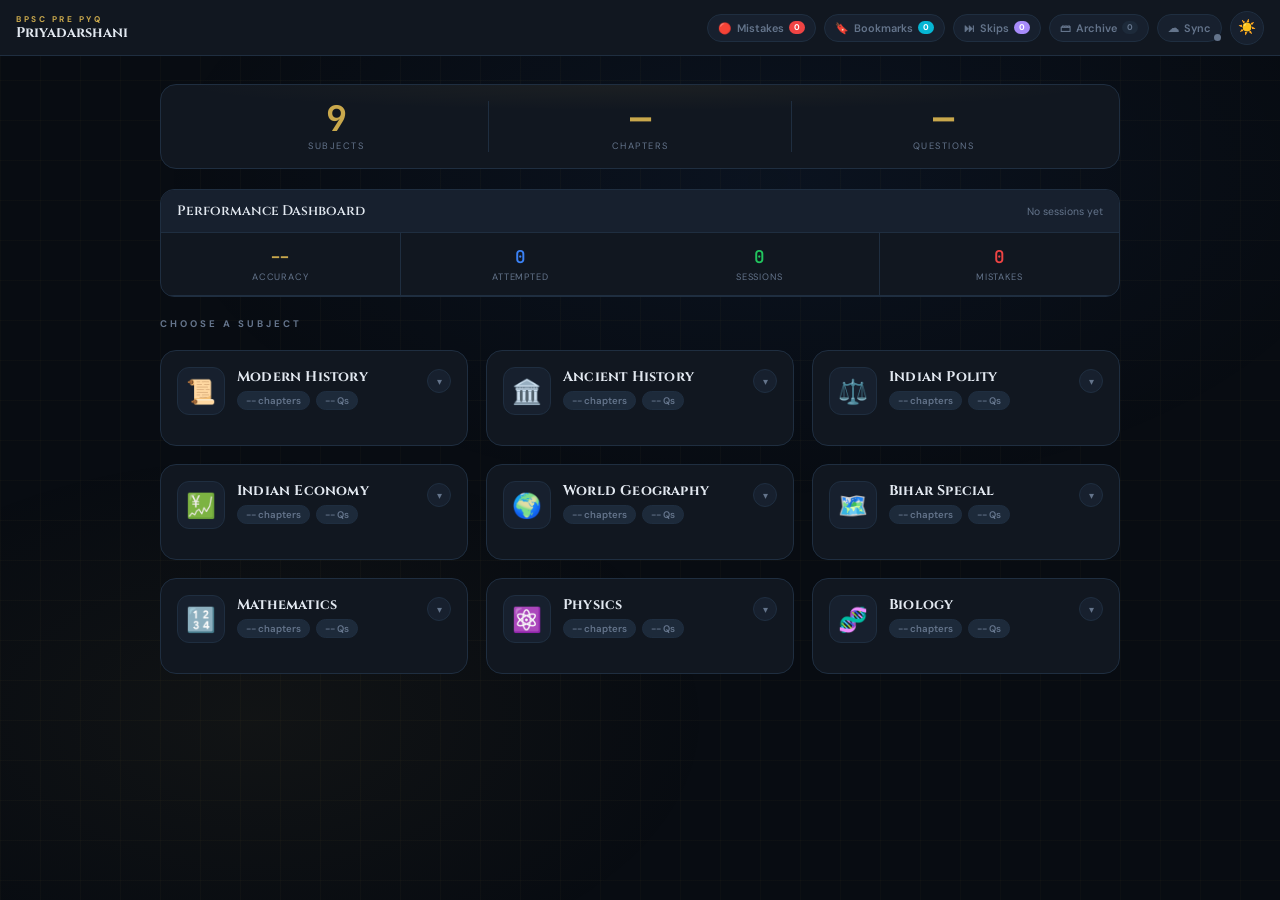
==== commit 6294642d: "Add cloud sync modal and related functionality" ====
--- a/index.html
+++ b/index.html
@@ -327,6 +327,50 @@
 @media(min-width:600px){#result-screen{padding:24px;}}
 @media(min-width:1024px){#result-screen{padding:32px 24px;}.result-header{padding:32px 40px;}.res-score{font-size:3.2rem;}}
 @media(max-width:599px){.res-stats{grid-template-columns:repeat(2,1fr);}.res-stat{border-bottom:1px solid var(--border);}.result-header{padding:20px 16px;}.result-actions{gap:8px;}.res-btn{padding:9px 14px;font-size:0.75rem;}}
+
+/* SYNC SYSTEM */
+.sync-btn-wrap{position:relative;display:inline-flex;align-items:center;}
+.sync-dot{width:7px;height:7px;border-radius:50%;background:var(--text3);position:absolute;bottom:0px;right:0px;transition:background 0.3s;pointer-events:none;}
+.sync-dot.synced{background:var(--green);}
+.sync-dot.syncing{background:var(--gold);animation:pulse 0.8s infinite;}
+.sync-dot.error{background:var(--red);}
+.sync-dot.offline{background:var(--text3);}
+.modal-overlay{position:fixed;inset:0;background:rgba(0,0,0,0.78);z-index:9999;display:flex;align-items:center;justify-content:center;padding:16px;backdrop-filter:blur(4px);}
+.modal-overlay.hidden{display:none;}
+.modal-box{background:var(--surface);border:1.5px solid var(--border);border-radius:20px;width:100%;max-width:520px;overflow:hidden;box-shadow:0 24px 60px rgba(0,0,0,0.5);}
+.modal-header{padding:16px 20px;background:var(--surface2);border-bottom:1px solid var(--border);display:flex;align-items:center;gap:10px;}
+.modal-header-icon{font-size:1.2rem;}
+.modal-header-title{font-family:'Cinzel',serif;font-size:0.9rem;font-weight:700;color:var(--text);flex:1;}
+.modal-close{background:var(--surface3);border:1px solid var(--border);color:var(--text3);width:28px;height:28px;border-radius:50%;cursor:pointer;font-size:0.8rem;display:flex;align-items:center;justify-content:center;}
+.modal-body{padding:20px 22px;display:flex;flex-direction:column;gap:14px;max-height:70vh;overflow-y:auto;}
+.modal-desc{font-size:0.78rem;color:var(--text2);line-height:1.6;}
+.modal-steps{display:flex;flex-direction:column;gap:8px;}
+.modal-step{display:flex;gap:10px;align-items:flex-start;font-size:0.73rem;color:var(--text2);line-height:1.5;}
+.modal-step-num{width:20px;height:20px;border-radius:50%;background:var(--gold-dim);border:1px solid var(--gold);color:var(--gold);font-size:0.62rem;font-weight:700;display:flex;align-items:center;justify-content:center;flex-shrink:0;margin-top:1px;}
+.modal-link{color:var(--blue);text-decoration:none;font-weight:600;}
+.modal-link:hover{text-decoration:underline;}
+.modal-fields{display:flex;flex-direction:column;gap:10px;}
+.modal-field{display:flex;flex-direction:column;gap:4px;}
+.modal-field label{font-size:0.6rem;color:var(--text3);font-weight:700;text-transform:uppercase;letter-spacing:1px;}
+.modal-field input{background:var(--surface2);border:1px solid var(--border);border-radius:8px;color:var(--text);padding:8px 12px;font-size:0.78rem;font-family:'DM Sans',sans-serif;outline:none;transition:border-color 0.2s;}
+.modal-field input:focus{border-color:var(--gold);}
+.modal-field input::placeholder{color:var(--text3);}
+.modal-footer{padding:12px 20px;background:var(--surface2);border-top:1px solid var(--border);display:flex;gap:8px;justify-content:flex-end;flex-wrap:wrap;}
+.modal-btn{padding:8px 16px;border-radius:8px;font-size:0.76rem;font-weight:600;cursor:pointer;font-family:'DM Sans',sans-serif;transition:all 0.15s;border:none;}
+.modal-btn-primary{background:var(--gold);color:#0a0e14;}
+.modal-btn-primary:hover{background:var(--gold2);}
+.modal-btn-secondary{background:var(--surface3);color:var(--text2);border:1px solid var(--border);}
+.modal-btn-secondary:hover{border-color:var(--border2);}
+.modal-btn-danger{background:var(--red-dim);color:var(--red);border:1px solid var(--red);}
+.modal-status{font-size:0.72rem;padding:8px 12px;border-radius:8px;display:none;}
+.modal-status.show{display:block;}
+.modal-status.ok{background:var(--green-dim);color:var(--green);border:1px solid var(--green);}
+.modal-status.err{background:var(--red-dim);color:var(--red);border:1px solid var(--red);}
+.modal-status.info{background:var(--blue-dim);color:var(--blue);border:1px solid var(--blue);}
+.sync-pull-bar{background:var(--orange-dim);border:1px solid var(--orange);border-radius:8px;padding:10px 14px;font-size:0.73rem;color:var(--orange);display:none;align-items:center;gap:8px;flex-wrap:wrap;width:100%;max-width:960px;}
+.sync-pull-bar.show{display:flex;}
+#sync-toast{position:fixed;bottom:76px;left:50%;transform:translateX(-50%);background:var(--surface);border:1px solid var(--border);color:var(--text2);padding:7px 18px;border-radius:20px;font-size:0.72rem;z-index:9998;opacity:0;transition:opacity 0.3s;pointer-events:none;white-space:nowrap;box-shadow:0 4px 16px rgba(0,0,0,0.3);}
+
 </style>
 </head>
 <body>
@@ -345,13 +389,65 @@
     <button class="nav-btn-pill" onclick="showBookmarkScreen()">&#x1F516; <span class="nav-btn-label">Bookmarks</span> <span class="nav-badge-pill" style="background:var(--cyan);" id="bookmark-badge">0</span></button>
     <button class="nav-btn-pill" onclick="showSkipScreen()">&#x23ED; <span class="nav-btn-label">Skips</span> <span class="nav-badge-pill" style="background:var(--purple);" id="skip-badge">0</span></button>
     <button class="nav-btn-pill" onclick="showArchiveScreen()">&#x1F5C3; <span class="nav-btn-label">Archive</span> <span class="nav-badge-pill" style="background:var(--surface3);color:var(--text3);" id="archive-badge">0</span></button>
+    <button class="nav-btn-pill sync-btn-wrap" id="sync-nav-btn" onclick="openSyncModal()" style="position:relative;">☁ <span class="nav-btn-label">Sync</span><div class="sync-dot offline" id="sync-status-dot" title="Sync Off"></div></button>
     <button class="theme-toggle" onclick="toggleTheme()" id="theme-btn" title="Toggle theme">&#x2600;&#xFE0F;</button>
   </div>
+
+<!-- SYNC MODAL -->
+<div class="modal-overlay hidden" id="sync-modal">
+  <div class="modal-box">
+    <div class="modal-header">
+      <span class="modal-header-icon">&#x2601;</span>
+      <span class="modal-header-title">Cloud Sync</span>
+      <button class="modal-close" onclick="closeSyncModal()">&#x2715;</button>
+    </div>
+    <div class="modal-body">
+
+      <!-- SIGN-IN VIEW -->
+      <div id="sync-view-signin">
+        <div class="modal-desc">Sign in with Google to sync your mistakes, bookmarks &amp; history across all devices automatically.</div>
+        <div style="display:flex;justify-content:center;margin:24px 0 8px;">
+          <button onclick="signInWithGoogle()" id="google-signin-btn" style="display:flex;align-items:center;gap:12px;background:#fff;color:#3c4043;border:1px solid #dadce0;border-radius:8px;padding:12px 24px;font-size:0.95rem;font-family:'DM Sans',sans-serif;font-weight:500;cursor:pointer;box-shadow:0 1px 3px rgba(0,0,0,0.2);transition:box-shadow 0.2s;">
+            <svg width="20" height="20" viewBox="0 0 48 48"><path fill="#EA4335" d="M24 9.5c3.54 0 6.71 1.22 9.21 3.6l6.85-6.85C35.9 2.38 30.47 0 24 0 14.62 0 6.51 5.38 2.56 13.22l7.98 6.19C12.43 13.08 17.74 9.5 24 9.5z"/><path fill="#4285F4" d="M46.98 24.55c0-1.57-.15-3.09-.38-4.55H24v9.02h12.94c-.58 2.96-2.26 5.48-4.78 7.18l7.73 6c4.51-4.18 7.09-10.36 7.09-17.65z"/><path fill="#FBBC05" d="M10.53 28.59c-.48-1.45-.76-2.99-.76-4.59s.27-3.14.76-4.59l-7.98-6.19C.92 16.46 0 20.12 0 24c0 3.88.92 7.54 2.56 10.78l7.97-6.19z"/><path fill="#34A853" d="M24 48c6.48 0 11.93-2.13 15.89-5.81l-7.73-6c-2.18 1.48-4.97 2.31-8.16 2.31-6.26 0-11.57-3.59-13.46-8.91l-7.98 6.19C6.51 42.62 14.62 48 24 48z"/><path fill="none" d="M0 0h48v48H0z"/></svg>
+            Sign in with Google
+          </button>
+        </div>
+        <div class="modal-status" id="sync-modal-status"></div>
+      </div>
+
+      <!-- SIGNED-IN VIEW -->
+      <div id="sync-view-connected" style="display:none;">
+        <div style="display:flex;align-items:center;gap:14px;padding:14px;background:var(--surface3);border-radius:10px;margin-bottom:16px;">
+          <img id="sync-user-photo" src="" width="40" height="40" style="border-radius:50%;display:none;">
+          <div>
+            <div id="sync-user-name" style="font-weight:600;font-size:0.95rem;color:var(--text1);"></div>
+            <div id="sync-user-email" style="font-size:0.78rem;color:var(--text3);"></div>
+          </div>
+          <div style="margin-left:auto;font-size:0.75rem;color:var(--green);">✔ Synced</div>
+        </div>
+        <div class="modal-desc" style="font-size:0.8rem;">Your progress syncs automatically across all devices when signed in with the same Google account.</div>
+        <div class="modal-status" id="sync-modal-status-connected"></div>
+      </div>
+
+    </div>
+    <div class="modal-footer">
+      <button class="modal-btn modal-btn-danger" id="sync-disconnect-btn" onclick="disconnectSync()" style="display:none;margin-right:auto;">Sign Out</button>
+      <button class="modal-btn modal-btn-secondary" onclick="closeSyncModal()">Close</button>
+    </div>
+  </div>
+</div>
+<div id="sync-toast"></div>
+
   <div class="setup-main" id="setup-main">
     <div class="stats-hero">
       <div class="sh-item"><div class="sh-val" id="sh-subjects">9</div><div class="sh-lbl">Subjects</div></div>
       <div class="sh-item"><div class="sh-val" id="sh-chapters">&#8212;</div><div class="sh-lbl">Chapters</div></div>
       <div class="sh-item"><div class="sh-val" id="sh-questions">&#8212;</div><div class="sh-lbl">Questions</div></div>
+    </div>
+    <div class="sync-pull-bar" id="sync-pull-bar">
+      &#x26A0;&#xFE0F; Cloud has newer data &mdash;
+      <button onclick="pullFromCloud(true)" style="background:var(--gold);color:#0a0e14;border:none;padding:4px 12px;border-radius:5px;font-size:0.68rem;font-weight:700;cursor:pointer;font-family:'DM Sans',sans-serif;">Pull Cloud Data</button>
+      <button onclick="document.getElementById('sync-pull-bar').classList.remove('show')" style="background:transparent;border:none;color:var(--orange);cursor:pointer;font-size:0.7rem;font-family:'DM Sans',sans-serif;padding:2px;">Dismiss</button>
     </div>
     <div class="dashboard-card">
       <div class="dashboard-header">
@@ -520,11 +616,11 @@
 let quiz=[],state={},quizMeta={},timerInterval=null,paused=false,totalSecs=0,lastResults=[],shuffledOptionOrders=[];
 
 const LS={get:(k,d={})=>{try{return JSON.parse(localStorage.getItem(k)||JSON.stringify(d));}catch(e){return d;}},set:(k,v)=>{try{localStorage.setItem(k,JSON.stringify(v));}catch(e){}}};
-const getHistory=()=>LS.get('priya_history',[]);const saveHistory=h=>LS.set('priya_history',h);
-const getMistakes=()=>LS.get('priya_mistakes',{});const saveMistakes=m=>LS.set('priya_mistakes',m);
-const getBookmarks=()=>LS.get('priya_bookmarks',{});const saveBookmarks=b=>LS.set('priya_bookmarks',b);
-const getSkips=()=>LS.get('priya_skips',{});const saveSkips=s=>LS.set('priya_skips',s);
-const getArchive=()=>LS.get('priya_archive',{});const saveArchive=a=>LS.set('priya_archive',a);
+const getHistory=()=>LS.get('priya_history',[]);let saveHistory=h=>LS.set('priya_history',h);
+const getMistakes=()=>LS.get('priya_mistakes',{});let saveMistakes=m=>LS.set('priya_mistakes',m);
+const getBookmarks=()=>LS.get('priya_bookmarks',{});let saveBookmarks=b=>LS.set('priya_bookmarks',b);
+const getSkips=()=>LS.get('priya_skips',{});let saveSkips=s=>LS.set('priya_skips',s);
+const getArchive=()=>LS.get('priya_archive',{});let saveArchive=a=>LS.set('priya_archive',a);
 const MASTERY=5;
 
 function archiveQuestion(q,fromBank){const arc=getArchive();arc[q.uid]={q,fromBank,archivedAt:new Date().toISOString()};saveArchive(arc);updateAllBadges();}
@@ -797,7 +893,286 @@
   if(e.code==='KeyP'){e.preventDefault();goToPrev();}
 });
 
-function init(){const saved=localStorage.getItem('priya_theme')||'dark';applyTheme(saved);buildSubjectsGrid();buildDashboard();updateAllBadges();}
+// ════════════════════════════════════════════════════════════════
+// FIREBASE CLOUD SYNC LAYER
+// ════════════════════════════════════════════════════════════════
+const SYNC_DATA_KEYS = ['priya_mistakes','priya_bookmarks','priya_skips','priya_history','priya_archive'];
+
+/* ── HARDCODED FIREBASE CONFIG ───────────────────────────────── */
+const FIREBASE_CFG = {
+  apiKey: "AIzaSyB5vVuyG2NbMdTUOY78NlZ702mlkmmPuFA",
+  authDomain: "mcq-practise-ff181.firebaseapp.com",
+  projectId: "mcq-practise-ff181"
+};
+
+let fbDb = null, fbAuth = null, fbUserId = null, syncListeners = [], syncStatus = 'offline';
+
+function getSyncConfig(){ return LS.get('priya_sync_cfg', null); }
+function saveSyncConfig(c){ LS.set('priya_sync_cfg', c); }
+
+function setSyncStatus(s){
+  syncStatus = s;
+  const dot = document.getElementById('sync-status-dot');
+  if(!dot) return;
+  dot.className = 'sync-dot ' + s;
+  const labels = {synced:'Synced \u2714',syncing:'Syncing\u2026',error:'Sync Error \u26A0',offline:'Sync Off'};
+  dot.title = labels[s] || s;
+}
+
+function loadScript(src){
+  return new Promise((res, rej) => {
+    if(document.querySelector('script[src="'+src+'"]')){ res(); return; }
+    const s = document.createElement('script'); s.src = src;
+    s.onload = res; s.onerror = rej; document.head.appendChild(s);
+  });
+}
+
+async function ensureFirebaseSDK(){
+  if(window.firebase && window.firebase.auth) return true;
+  try{
+    await loadScript('https://www.gstatic.com/firebasejs/10.12.0/firebase-app-compat.js');
+    await loadScript('https://www.gstatic.com/firebasejs/10.12.0/firebase-firestore-compat.js');
+    await loadScript('https://www.gstatic.com/firebasejs/10.12.0/firebase-auth-compat.js');
+    return true;
+  }catch(e){ console.error('Firebase SDK load failed', e); return false; }
+}
+
+async function initFirebase(){
+  const ok = await ensureFirebaseSDK();
+  if(!ok) return false;
+  try{
+    const existing = window.firebase.apps.find(a => a.name === 'priyadarshani');
+    if(existing) await existing.delete();
+    const app = window.firebase.initializeApp(FIREBASE_CFG, 'priyadarshani');
+    fbDb = window.firebase.firestore(app);
+    fbAuth = window.firebase.auth(app);
+    return true;
+  }catch(e){ console.error('Firebase init error:', e); return false; }
+}
+
+/* ── GOOGLE SIGN-IN ──────────────────────────────────────────── */
+async function signInWithGoogle(){
+  const btn = document.getElementById('google-signin-btn');
+  if(btn){ btn.disabled = true; btn.style.opacity = '0.7'; }
+  showSyncModalStatus('Opening Google sign-in…', 'info');
+  const ok = await initFirebase();
+  if(!ok){ showSyncModalStatus('Firebase init failed.', 'err'); if(btn){btn.disabled=false;btn.style.opacity='1';} return; }
+  try{
+    const provider = new window.firebase.auth.GoogleAuthProvider();
+    const result = await fbAuth.signInWithPopup(provider);
+    const user = result.user;
+    fbUserId = user.uid;
+    const cfg = { userId: user.uid, email: user.email, name: user.displayName, photo: user.photoURL };
+    saveSyncConfig(cfg);
+    showSignedInUI(cfg);
+    setSyncStatus('syncing');
+    await pushAllToCloud();
+    setupRealtimeListeners();
+    setSyncStatus('synced');
+    updateSyncNavBtn(true);
+    showSyncToast('Signed in as ' + user.displayName);
+    setTimeout(() => closeSyncModal(), 1500);
+  }catch(e){
+    showSyncModalStatus('Sign-in failed: ' + e.message, 'err');
+    if(btn){btn.disabled=false;btn.style.opacity='1';}
+  }
+}
+
+function showSignedInUI(cfg){
+  const vs = document.getElementById('sync-view-signin');
+  const vc = document.getElementById('sync-view-connected');
+  if(vs) vs.style.display = 'none';
+  if(vc) vc.style.display = '';
+  document.getElementById('sync-disconnect-btn').style.display = '';
+  if(cfg.name){ const el=document.getElementById('sync-user-name'); if(el) el.textContent=cfg.name; }
+  if(cfg.email){ const el=document.getElementById('sync-user-email'); if(el) el.textContent=cfg.email; }
+  if(cfg.photo){ const img=document.getElementById('sync-user-photo'); if(img){img.src=cfg.photo;img.style.display='';} }
+}
+
+/* ── CONNECT (no-op, replaced by Google sign-in) ─────────────── */
+async function connectSync(){ }
+
+/* ── PUSH ALL ─────────────────────────────────────────────────── */
+async function pushAllToCloud(){
+  if(!fbDb || !fbUserId) return;
+  setSyncStatus('syncing');
+  try{
+    const batch = fbDb.batch();
+    SYNC_DATA_KEYS.forEach(k => {
+      const ref = fbDb.collection('users').doc(fbUserId).collection('data').doc(k);
+      batch.set(ref, {payload: JSON.stringify(LS.get(k, {})), updatedAt: Date.now()});
+    });
+    await batch.commit();
+    setSyncStatus('synced');
+  }catch(e){ setSyncStatus('error'); console.error('Push error:', e); }
+}
+
+/* ── PULL ──────────────────────────────────────────────────────── */
+async function pullFromCloud(force){
+  if(!fbDb || !fbUserId) return;
+  try{
+    const snap = await fbDb.collection('users').doc(fbUserId).collection('data').get();
+    snap.forEach(doc => {
+      const data = doc.data(); if(!data || !data.payload) return;
+      const key = doc.id; if(!SYNC_DATA_KEYS.includes(key)) return;
+      const cloudVal = JSON.parse(data.payload);
+      if(force){
+        LS.set(key, cloudVal);
+      }else{
+        const local = LS.get(key, {});
+        if(Array.isArray(cloudVal)){
+          // history: merge by date, deduplicate
+          const all = [...(Array.isArray(local)?local:[]), ...cloudVal];
+          const seen = new Set();
+          const merged = all.filter(e => { const k = e.date; if(seen.has(k)) return false; seen.add(k); return true; });
+          merged.sort((a,b) => new Date(b.date) - new Date(a.date));
+          LS.set(key, merged.slice(0, 200));
+        }else{
+          LS.set(key, Object.assign({}, local, cloudVal));
+        }
+      }
+    });
+    updateAllBadges(); buildDashboard();
+    setSyncStatus('synced');
+    const bar = document.getElementById('sync-pull-bar');
+    if(bar) bar.classList.remove('show');
+    if(force) showSyncToast('\u2714 Cloud data pulled successfully');
+  }catch(e){ setSyncStatus('error'); console.error('Pull error:', e); }
+}
+
+/* ── REAL-TIME LISTENERS ──────────────────────────────────────── */
+function setupRealtimeListeners(){
+  syncListeners.forEach(u => u()); syncListeners = [];
+  if(!fbDb || !fbUserId) return;
+  SYNC_DATA_KEYS.forEach(k => {
+    const ref = fbDb.collection('users').doc(fbUserId).collection('data').doc(k);
+    const unsub = ref.onSnapshot(doc => {
+      if(!doc.exists) return;
+      const meta = doc.metadata;
+      if(meta && meta.hasPendingWrites) return; // skip local writes
+      try{
+        const data = doc.data(); if(!data || !data.payload) return;
+        const cloudVal = JSON.parse(data.payload);
+        const local = LS.get(k, {});
+        if(JSON.stringify(local) === JSON.stringify(cloudVal)) return;
+        if(Array.isArray(cloudVal)){
+          const all = [...(Array.isArray(local)?local:[]), ...cloudVal];
+          const seen = new Set();
+          const merged = all.filter(e => { const id = e.date; if(seen.has(id)) return false; seen.add(id); return true; });
+          merged.sort((a,b) => new Date(b.date) - new Date(a.date));
+          LS.set(k, merged.slice(0, 200));
+        }else{
+          LS.set(k, Object.assign({}, local, cloudVal));
+        }
+        updateAllBadges(); buildDashboard();
+        showSyncToast('\u2601 Synced from another device');
+        setSyncStatus('synced');
+      }catch(e){ console.error('Listener merge error:', e); }
+    }, err => { setSyncStatus('error'); console.error('Snapshot error:', err); });
+    syncListeners.push(unsub);
+  });
+}
+
+/* ── PUSH SINGLE KEY (debounced) ─────────────────────────────── */
+const _pushTimers = {};
+function cloudPushKey(k){
+  if(!fbDb || !fbUserId) return;
+  clearTimeout(_pushTimers[k]);
+  _pushTimers[k] = setTimeout(async () => {
+    setSyncStatus('syncing');
+    try{
+      await fbDb.collection('users').doc(fbUserId).collection('data').doc(k)
+               .set({payload: JSON.stringify(LS.get(k, {})), updatedAt: Date.now()});
+      setSyncStatus('synced');
+    }catch(e){ setSyncStatus('error'); console.error('PushKey error:', e); }
+  }, 600);
+}
+
+/* ── OVERRIDE SAVE FUNCTIONS ──────────────────────────────────── */
+const _saveHistory0  = saveHistory;
+const _saveMistakes0 = saveMistakes;
+const _saveBookmarks0= saveBookmarks;
+const _saveSkips0    = saveSkips;
+const _saveArchive0  = saveArchive;
+saveHistory  = (h) => { _saveHistory0(h);   cloudPushKey('priya_history');   };
+saveMistakes = (m) => { _saveMistakes0(m);  cloudPushKey('priya_mistakes');  };
+saveBookmarks= (b) => { _saveBookmarks0(b); cloudPushKey('priya_bookmarks'); };
+saveSkips    = (s) => { _saveSkips0(s);     cloudPushKey('priya_skips');     };
+saveArchive  = (a) => { _saveArchive0(a);   cloudPushKey('priya_archive');   };
+
+/* ── DISCONNECT ───────────────────────────────────────────────── */
+async function disconnectSync(){
+  if(!confirm('Sign out from cloud sync? Your local data will stay.')) return;
+  syncListeners.forEach(u => u()); syncListeners = [];
+  if(fbAuth) try{ await fbAuth.signOut(); }catch(e){}
+  fbDb = null; fbAuth = null; fbUserId = null;
+  localStorage.removeItem('priya_sync_cfg');
+  setSyncStatus('offline');
+  updateSyncNavBtn(false);
+  closeSyncModal();
+  showSyncToast('Signed out from cloud sync');
+}
+
+/* ── MODAL HELPERS ────────────────────────────────────────────── */
+function showSyncModalStatus(msg, type){
+  const el = document.getElementById('sync-modal-status'); if(!el) return;
+  el.textContent = msg; el.className = 'modal-status show ' + type;
+}
+function openSyncModal(){
+  const cfg = getSyncConfig();
+  if(cfg && cfg.userId){
+    showSignedInUI(cfg);
+  }else{
+    const vs = document.getElementById('sync-view-signin');
+    const vc = document.getElementById('sync-view-connected');
+    if(vs) vs.style.display = '';
+    if(vc) vc.style.display = 'none';
+    document.getElementById('sync-disconnect-btn').style.display = 'none';
+  }
+  const statusEl = document.getElementById('sync-modal-status');
+  if(statusEl) statusEl.className = 'modal-status';
+  document.getElementById('sync-modal').classList.remove('hidden');
+}
+function closeSyncModal(){ document.getElementById('sync-modal').classList.add('hidden'); }
+
+/* ── TOAST ────────────────────────────────────────────────────── */
+function showSyncToast(msg){
+  const t = document.getElementById('sync-toast'); if(!t) return;
+  t.textContent = msg; t.style.opacity = '1';
+  clearTimeout(t._to); t._to = setTimeout(() => { t.style.opacity = '0'; }, 2800);
+}
+
+/* ── UPDATE NAV BUTTON ─────────────────────────────────────────── */
+function updateSyncNavBtn(connected){
+  const btn = document.getElementById('sync-nav-btn'); if(!btn) return;
+  btn.innerHTML = connected
+    ? '\u2601 <span class="nav-btn-label">Synced</span><div class="sync-dot synced" id="sync-status-dot" title="Synced \u2714"></div>'
+    : '\u2601 <span class="nav-btn-label">Sync</span><div class="sync-dot offline" id="sync-status-dot" title="Sync Off"></div>';
+}
+
+/* ── AUTO-INIT ON LOAD ─────────────────────────────────────────── */
+async function initSyncOnLoad(){
+  const cfg = getSyncConfig(); if(!cfg || !cfg.userId) return;
+  updateSyncNavBtn(false); setSyncStatus('syncing');
+  const ok = await initFirebase();
+  if(!ok){ setSyncStatus('error'); return; }
+  // Use onAuthStateChanged for silent re-login
+  fbAuth.onAuthStateChanged(async (user) => {
+    if(user){
+      fbUserId = user.uid;
+      await pullFromCloud(false);
+      setupRealtimeListeners();
+      setSyncStatus('synced');
+      updateSyncNavBtn(true);
+    } else {
+      // Not signed in yet — wait, user will sign in via modal
+      setSyncStatus('offline');
+      updateSyncNavBtn(false);
+    }
+  });
+}
+
+function init(){const saved=localStorage.getItem('priya_theme')||'dark';applyTheme(saved);buildSubjectsGrid();buildDashboard();updateAllBadges();initSyncOnLoad();}
 init();
 </script>
 </body>
